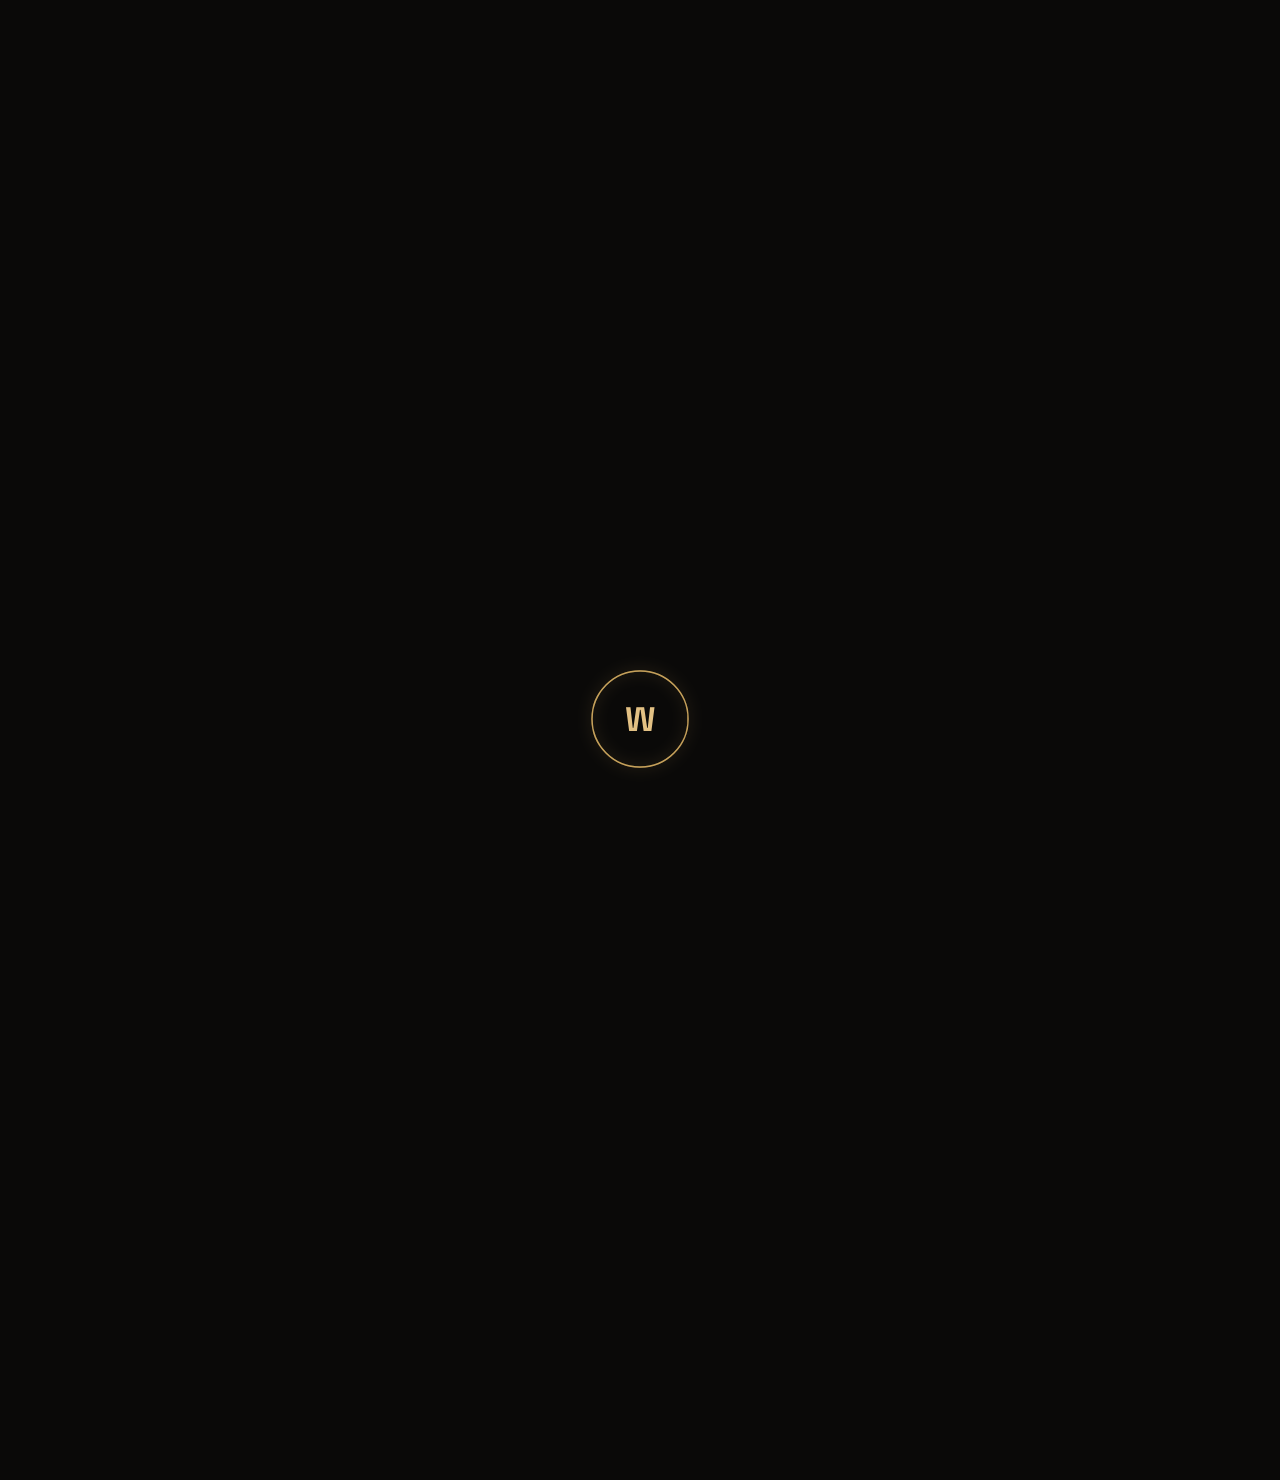
==== catalogo.html @ 1da62429 "Add files via upload" ====
<!DOCTYPE html>
<html lang="es">
<head>
<meta charset="UTF-8">
<meta name="viewport" content="width=device-width, initial-scale=1.0">
<title>Catálogo — IMPERIOWATCH</title>
<link rel="preconnect" href="https://fonts.googleapis.com">
<link rel="preconnect" href="https://fonts.gstatic.com" crossorigin>
<meta name="description" content="Descubre el catálogo completo de IMPERIOWATCH: relojes, carteras y cinturones. Filtra por categoría y encuentra tu complemento ideal.">
<meta name="theme-color" content="#0a0908">
<link rel="icon" type="image/jpeg" href="assets/logo.jpeg">
<meta property="og:type" content="website">
<meta property="og:title" content="Catálogo — IMPERIOWATCH">
<meta property="og:description" content="Descubre el catálogo completo de IMPERIOWATCH: relojes, carteras y cinturones. Filtra por categoría y encuentra tu complemento ideal.">
<meta property="og:image" content="assets/logo.jpeg">
<meta property="og:locale" content="es_ES">
<link href="https://fonts.googleapis.com/css2?family=Space+Grotesk:wght@400;500;600;700&family=Inter:wght@300;400;500;600;700&display=swap" rel="stylesheet">
<link rel="stylesheet" href="css/style.css">
</head>
<body>

<div id="preloader">
  <div class="logo-intro">
    <div class="ring-wrap">
      <svg viewBox="0 0 100 100"><circle class="ring-bg" cx="50" cy="50" r="46.2"/><circle class="ring-draw" cx="50" cy="50" r="46.2"/></svg>
      <span class="mono">W</span>
    </div>
    <div class="word"><span style="animation-delay:1.00s">I</span><span style="animation-delay:1.03s">M</span><span style="animation-delay:1.07s">P</span><span style="animation-delay:1.10s">E</span><span style="animation-delay:1.14s">R</span><span style="animation-delay:1.17s">I</span><span style="animation-delay:1.21s">O</span><span class="sp"></span><span style="animation-delay:1.24s">W</span><span style="animation-delay:1.28s">A</span><span style="animation-delay:1.31s">T</span><span style="animation-delay:1.35s">C</span><span style="animation-delay:1.38s">H</span></div>
  </div>
  <img class="pl-mark" src="assets/logo.jpeg" alt="">
</div>
<div class="ambient-bg"></div>

<header class="site">
  <div class="nav-wrap">
    <a class="brand" href="index.html"><img src="assets/logo.jpeg" alt="IMPERIOWATCH">IMPERIOWATCH</a>
    <button class="nav-toggle" aria-label="Abrir menú" aria-expanded="false"><span class="bar"></span><span class="bar"></span><span class="bar"></span></button>
    <nav class="main-links">
      <a href="index.html">Inicio</a>
      <a href="catalogo.html" class="active">Catálogo</a>
      <a href="sobre-nosotros.html">Sobre nosotros</a>
      <a href="envios-devoluciones.html">Envíos y devoluciones</a>
      <a href="contacto.html">Contacto</a>
    </nav>
  </div>
</header>
<div class="ticker" aria-hidden="true">
  <div class="ticker-track">
    <span>ENVÍO 24-48H</span><span class="sep">◆</span><span>DEVOLUCIONES 14 DÍAS</span><span class="sep">◆</span><span>PIEZAS REVISADAS A MANO</span><span class="sep">◆</span><span>ENVÍO DESDE ESPAÑA</span><span class="sep">◆</span><span>ENVÍO 24-48H</span><span class="sep">◆</span><span>DEVOLUCIONES 14 DÍAS</span><span class="sep">◆</span><span>PIEZAS REVISADAS A MANO</span><span class="sep">◆</span><span>ENVÍO DESDE ESPAÑA</span><span class="sep">◆</span>
  </div>
</div>

<section class="page-head">
  <span class="eyebrow"><span class="dot"></span>CATÁLOGO</span>
  <h1>Toda la <em>colección</em>, en un solo lugar.</h1>
  <p>Filtra por categoría y encuentra tu próximo complemento favorito.</p>
</section>

<div class="container">
  <div class="filters" id="filtros"></div>
  <div class="grid" id="grid-productos"></div>
</div>

<footer class="site">
  <div class="f-logo">IMPERIOWATCH</div>
  <div class="f-links">
    <a href="index.html">Inicio</a>
    <a href="catalogo.html">Catálogo</a>
    <a href="sobre-nosotros.html">Sobre nosotros</a>
    <a href="envios-devoluciones.html">Envíos y devoluciones</a>
    <a href="contacto.html">Contacto</a>
    <a href="https://www.instagram.com/imperiowatchesp?igsi=MTRuZHB0anQzMjlsMQ==" target="_blank" rel="noopener">Instagram</a>
  </div>
  <div class="copyright">© 2026 IMPERIOWATCH — Córdoba, España</div>
</footer>

<script src="js/productos.js"></script>
<script src="js/site.js"></script>
</body>
</html>
---- css/style.css ----
:root{
  --void:#0a0908;
  --charcoal:#141210;
  --charcoal-2:#1b1815;
  --hairline:rgba(198,161,91,0.18);
  --bone:#ece5d6;
  --bone-dim:#a89f8c;
  --gold:#c6a15b;
  --gold-bright:#e3c184;
  --bronze:#7c5f31;
}

*{margin:0;padding:0;box-sizing:border-box;}

html{scrollbar-color:var(--bronze) var(--void); scrollbar-width:thin;}

body{
  background:var(--void);
  color:var(--bone);
  font-family:'Inter',sans-serif;
  font-weight:300;
  min-height:100vh;
}

::selection{background:var(--gold);color:var(--void);}
a{color:inherit;text-decoration:none;}
img{max-width:100%;display:block;}

::-webkit-scrollbar{width:9px;}
::-webkit-scrollbar-track{background:var(--void);}
::-webkit-scrollbar-thumb{background:var(--bronze);}
::-webkit-scrollbar-thumb:hover{background:var(--gold);}

h1,h2,h3{font-family:'Space Grotesk',sans-serif;font-weight:600;color:var(--bone);letter-spacing:-0.02em;}
h1 em, h2 em{font-style:normal;color:var(--gold-bright);}

/* ---------- HEADER ---------- */
header.site{
  position:sticky;
  top:0;
  z-index:50;
  background:rgba(10,9,8,0.92);
  backdrop-filter:blur(8px);
  border-bottom:1px solid var(--hairline);
}
.nav-wrap{
  max-width:1200px;
  margin:0 auto;
  display:flex;
  align-items:center;
  justify-content:space-between;
  padding:14px 24px;
  gap:24px;
}
.brand{
  display:flex;
  align-items:center;
  gap:12px;
  font-family:'Space Grotesk',sans-serif;
  font-weight:700;
  font-size:19px;
  letter-spacing:-0.01em;
  color:var(--bone);
}
.brand img{width:36px;height:36px;border-radius:8px;}
nav.main-links{
  display:flex;
  gap:28px;
}
nav.main-links a{
  font-size:14px;
  font-weight:500;
  color:var(--bone-dim);
  padding-bottom:3px;
  border-bottom:1px solid transparent;
  transition:color .25s, border-color .25s;
}
nav.main-links a:hover,
nav.main-links a.active{
  color:var(--gold-bright);
  border-color:var(--gold);
}
.nav-toggle{
  display:none;
  background:none;
  border:1px solid var(--hairline);
  border-radius:9px;
  width:40px;
  height:40px;
  padding:0;
  cursor:pointer;
  flex-direction:column;
  align-items:center;
  justify-content:center;
  gap:5px;
  transition:border-color .25s ease;
}
.nav-toggle:hover{border-color:var(--gold);}
.nav-toggle .bar{
  width:17px;
  height:1.5px;
  background:var(--gold);
  transition:transform .3s cubic-bezier(.2,.8,.3,1), opacity .2s ease;
}
.nav-toggle.open .bar:nth-child(1){transform:translateY(6.5px) rotate(45deg);}
.nav-toggle.open .bar:nth-child(2){opacity:0;}
.nav-toggle.open .bar:nth-child(3){transform:translateY(-6.5px) rotate(-45deg);}
@media (max-width:820px){
  nav.main-links{
    position:absolute;
    top:100%;left:0;right:0;
    background:var(--charcoal);
    flex-direction:column;
    padding:18px 24px;
    gap:16px;
    border-bottom:1px solid var(--hairline);
    display:none;
  }
  nav.main-links.open{display:flex;}
  .nav-toggle{display:flex;}
}

/* ---------- HERO / PAGE HEAD ---------- */
.page-head{
  max-width:1200px;
  margin:0 auto;
  padding:64px 24px 32px;
  text-align:center;
}
.page-head .eyebrow{
  display:inline-flex;
  align-items:center;
  gap:10px;
  font-size:13px;
  font-weight:500;
  letter-spacing:0.02em;
  color:var(--gold);
  margin-bottom:18px;
}
.eyebrow .dot{width:6px;height:6px;border-radius:50%;background:var(--gold);}
.page-head h1{font-size:clamp(34px,5.2vw,58px);line-height:1.08;font-weight:700;}
.page-head p{
  max-width:560px;
  margin:18px auto 0;
  color:var(--bone-dim);
  font-size:15px;
  line-height:1.8;
}

.divider{
  display:flex;
  align-items:center;
  gap:16px;
  margin:36px auto;
  max-width:200px;
}
.divider .l,.divider .r{flex:1;height:1px;}
.divider .l{background:linear-gradient(to left, var(--gold), transparent);}
.divider .r{background:linear-gradient(to right, var(--gold), transparent);}
.divider .glyph{color:var(--gold);font-size:11px;}

/* ---------- CONTAINER ---------- */
.container{max-width:1200px;margin:0 auto;padding:0 24px;}

/* ---------- SECTION HEAD ---------- */
.section-head{
  display:flex;
  align-items:baseline;
  justify-content:space-between;
  gap:16px;
  margin-bottom:26px;
}
.section-head h2{font-size:26px;}
.section-head .see-all{
  font-size:13px;
  font-weight:500;
  color:var(--gold);
  border-bottom:1px solid transparent;
  transition:border-color .25s ease, color .25s ease;
  white-space:nowrap;
}
.section-head .see-all:hover{border-color:var(--gold);color:var(--gold-bright);}
@media (max-width:480px){
  .section-head{flex-direction:column;align-items:flex-start;gap:6px;}
}

/* ---------- FILTER BAR ---------- */
.filters{
  display:flex;
  flex-wrap:wrap;
  gap:10px;
  justify-content:center;
  margin-bottom:44px;
}
.filters button{
  background:transparent;
  border:1px solid var(--hairline);
  color:var(--bone-dim);
  padding:9px 20px;
  border-radius:999px;
  font-size:13px;
  font-family:'Inter',sans-serif;
  font-weight:500;
  cursor:pointer;
  transition:all .25s ease;
}
.filters button:hover{border-color:var(--gold);color:var(--gold-bright);}
.filters button.active{background:var(--gold);border-color:var(--gold);color:var(--void);}

/* ---------- PRODUCT GRID ---------- */
.grid{
  display:grid;
  grid-template-columns:repeat(auto-fill,minmax(240px,1fr));
  gap:28px;
  padding-bottom:80px;
}
.card{
  position:relative;
  background:var(--charcoal);
  border:1px solid var(--hairline);
  border-radius:14px;
  overflow:hidden;
  transition:translate .3s ease, border-color .3s ease;
  display:flex;
  flex-direction:column;
}
.card:hover{translate:0 -4px;border-color:var(--gold);}
.card .thumb{
  width:100%;
  aspect-ratio:1/1;
  background:var(--charcoal-2);
  display:flex;
  align-items:center;
  justify-content:center;
  overflow:hidden;
}
.card .thumb img{width:100%;height:100%;object-fit:cover;}
.card .info{padding:16px 18px 20px;display:flex;flex-direction:column;gap:6px;flex:1;}
.card .cat{font-size:10.5px;letter-spacing:0.1em;color:var(--gold);text-transform:uppercase;}
.card h3{font-size:18px;font-weight:600;font-family:'Space Grotesk',sans-serif;}
.card .price{margin-top:auto;padding-top:10px;font-size:15px;color:var(--gold-bright);font-family:'Inter',sans-serif;font-weight:500;}

/* ---------- BUTTONS ---------- */
.btn{
  display:inline-block;
  background:var(--gold);
  color:var(--void);
  border:none;
  border-radius:10px;
  padding:15px 30px;
  font-size:14px;
  font-family:'Inter',sans-serif;
  font-weight:600;
  cursor:pointer;
  transition:background .3s ease;
}
.btn:hover{background:var(--gold-bright);}
.btn.outline{
  background:transparent;
  border:1px solid var(--gold);
  color:var(--gold-bright);
}
.btn.outline:hover{background:var(--gold);color:var(--void);}

/* ---------- PRODUCT DETAIL ---------- */
.product-view{
  display:grid;
  grid-template-columns:1fr 1fr;
  gap:56px;
  max-width:1100px;
  margin:0 auto;
  padding:40px 24px 90px;
}
.product-view .gallery-main{
  position:relative;
  aspect-ratio:1/1;
  background:var(--charcoal);
  border:1px solid var(--hairline);
  border-radius:16px;
  overflow:hidden;
}
.product-view .gallery-main img{width:100%;height:100%;object-fit:cover;}
.product-view .details .crumb{display:inline-block;font-size:12px;color:var(--bone-dim);margin-bottom:14px;transition:color .25s;}
.product-view .details .crumb:hover{color:var(--gold-bright);}
.product-view .details .cat{font-size:11px;letter-spacing:0.16em;color:var(--gold);text-transform:uppercase;}
.product-view .details h1{font-size:36px;margin-top:10px;font-weight:700;}
.product-view .details .price{font-size:24px;color:var(--gold-bright);margin:18px 0;font-family:'Inter',sans-serif;}
.product-view .details p.desc{color:var(--bone-dim);line-height:1.85;font-size:14.5px;margin-bottom:28px;}
.opt-row{margin-bottom:22px;}
.opt-row label{display:block;font-size:11px;letter-spacing:0.12em;color:var(--bone-dim);text-transform:uppercase;margin-bottom:10px;}
.opt-pills{display:flex;gap:10px;flex-wrap:wrap;}
.opt-pills span{
  border:1px solid var(--hairline);
  border-radius:8px;
  padding:8px 16px;
  font-size:13px;
  font-family:'Inter',sans-serif;
  cursor:pointer;
  transition:all .2s ease;
}
.opt-pills span:hover, .opt-pills span.sel{border-color:var(--gold);color:var(--gold-bright);}
@media (max-width:760px){
  .product-view{grid-template-columns:1fr;gap:32px;}
}

/* ---------- CONTENT PAGES (sobre-nosotros / envios) ---------- */
.content-page{
  max-width:760px;
  margin:0 auto;
  padding:10px 24px 90px;
}
.content-page h2{font-size:24px;margin:38px 0 14px;}
.content-page p{color:var(--bone-dim);line-height:1.9;font-size:15px;margin-bottom:14px;}
.content-page ul{color:var(--bone-dim);line-height:1.9;font-size:15px;padding-left:20px;margin-bottom:14px;}

.info-cards{
  display:grid;
  grid-template-columns:repeat(3,1fr);
  gap:24px;
  margin:40px 0;
}
.info-cards .box{
  border:1px solid var(--hairline);
  border-radius:14px;
  padding:26px 22px;
  text-align:center;
}
.info-cards .box h3{font-size:17px;margin-bottom:8px;font-family:'Space Grotesk',sans-serif;}
.info-cards .box p{font-size:13px;color:var(--bone-dim);line-height:1.7;margin:0;}
@media (max-width:700px){.info-cards{grid-template-columns:1fr;}}

/* ---------- CONTACT ---------- */
.contact-wrap{
  max-width:640px;
  margin:0 auto;
  padding:10px 24px 90px;
}
.contact-wrap form{display:flex;flex-direction:column;gap:16px;}
.contact-wrap input, .contact-wrap textarea{
  background:var(--charcoal);
  border:1px solid var(--hairline);
  border-radius:10px;
  color:var(--bone);
  padding:14px 16px;
  font-family:'Inter',sans-serif;
  font-size:14px;
  outline:none;
  resize:vertical;
}
.contact-wrap input:focus, .contact-wrap textarea:focus{border-color:var(--gold);}
.contact-wrap input::placeholder, .contact-wrap textarea::placeholder{color:var(--bone-dim);}
.contact-links{
  display:flex;
  gap:22px;
  margin-top:34px;
  justify-content:center;
  flex-wrap:wrap;
}
.contact-links a{
  font-size:13px;
  font-weight:500;
  color:var(--bone-dim);
  border:1px solid var(--hairline);
  border-radius:999px;
  padding:10px 22px;
  transition:all .25s ease;
}
.contact-links a:hover{border-color:var(--gold);color:var(--gold-bright);}

/* ---------- TICKER (franja de confianza) ---------- */
.ticker{
  overflow:hidden;
  background:var(--charcoal);
  border-bottom:1px solid var(--hairline);
  white-space:nowrap;
}
.ticker-track{
  display:inline-flex;
  align-items:center;
  gap:16px;
  padding:8px 0;
  width:max-content;
  animation:tickerScroll 26s linear infinite;
  will-change:transform;
}
.ticker-track span{
  font-size:10.5px;
  font-weight:500;
  letter-spacing:0.12em;
  color:var(--bone-dim);
  flex-shrink:0;
}
.ticker-track span.sep{
  color:var(--gold);
  font-size:8px;
}
@keyframes tickerScroll{to{transform:translateX(-50%);}}
@media (prefers-reduced-motion: reduce){
  .ticker-track{animation:none;}
}

/* ---------- FOOTER ---------- */
footer.site{
  border-top:1px solid var(--hairline);
  padding:50px 24px 28px;
  text-align:center;
}
footer.site .f-logo{
  font-family:'Space Grotesk',sans-serif;
  font-weight:700;
  font-size:19px;
  color:var(--bone);
  letter-spacing:-0.01em;
  margin-bottom:18px;
}
footer.site .f-links{
  display:flex;
  gap:22px;
  justify-content:center;
  flex-wrap:wrap;
  margin-bottom:22px;
}
footer.site .f-links a{
  font-size:11.5px;
  letter-spacing:0.08em;
  color:var(--bone-dim);
  transition:color .25s;
}
footer.site .f-links a:hover{color:var(--gold-bright);}
footer.site .copyright{font-size:10.5px;letter-spacing:0.06em;color:var(--bone-dim);opacity:0.6;}

@media (prefers-reduced-motion: reduce){
  *{animation-duration:0.01ms !important; transition-duration:0.01ms !important;}
}
a:focus-visible,button:focus-visible,input:focus-visible,textarea:focus-visible{
  outline:1.5px solid var(--gold);
  outline-offset:3px;
}

/* ================================================
   PREMIUM MOTION LAYER
   ================================================ */

html{scroll-behavior:smooth;}

/* ---- Preloader ---- */
#preloader{
  position:fixed;
  inset:0;
  z-index:999;
  background:var(--void);
  display:flex;
  align-items:center;
  justify-content:center;
  transition:opacity .7s ease, visibility .7s ease;
}
#preloader.hide{opacity:0;visibility:hidden;pointer-events:none;}
#preloader .pl-mark{
  width:64px;height:64px;
  border-radius:50%;
  opacity:0;
  animation:plIn .9s cubic-bezier(.16,.9,.22,1) forwards, plPulse 1.6s ease-in-out .9s infinite;
}
@keyframes plIn{to{opacity:1;transform:scale(1);}}
@keyframes plPulse{
  0%,100%{filter:drop-shadow(0 0 6px rgba(198,161,91,0.25));}
  50%{filter:drop-shadow(0 0 22px rgba(198,161,91,0.55));}
}

/* ---- Ambient background glow (site-wide, subtle, GPU cheap) ---- */
.ambient-bg{
  position:fixed;
  inset:0;
  z-index:0;
  pointer-events:none;
  background:
    radial-gradient(ellipse 55% 40% at 50% 0%, rgba(198,161,91,0.10), transparent 60%),
    radial-gradient(ellipse 45% 35% at 90% 100%, rgba(198,161,91,0.05), transparent 60%);
  animation:ambientBreathe 10s ease-in-out infinite;
}
@keyframes ambientBreathe{0%,100%{opacity:0.6;}50%{opacity:1;}}
body > *:not(.ambient-bg):not(#preloader){position:relative;z-index:1;}

/* ---- Scroll reveal ---- */
.reveal{
  opacity:0;
  transform:translateY(28px);
  transition:opacity .9s cubic-bezier(.16,.8,.24,1), transform .9s cubic-bezier(.16,.8,.24,1);
}
.reveal.in{opacity:1;transform:translateY(0);}
.reveal-stagger > *{
  opacity:0;
  transform:translateY(24px);
  transition:opacity .7s ease, transform .7s ease;
}
.reveal-stagger.in > *{opacity:1;transform:translateY(0);}

/* ---- Hero entrance (page-head) ---- */
.page-head .eyebrow{opacity:0;animation:fadeUpMotion .8s ease .1s forwards;}
.page-head h1{opacity:0;animation:fadeUpMotion .9s ease .28s forwards;}
.page-head p{opacity:0;animation:fadeUpMotion .9s ease .46s forwards;}
.page-head .divider{opacity:0;animation:fadeUpMotion .9s ease .62s forwards;}
.page-head .btn{opacity:0;animation:fadeUpMotion .9s ease .76s forwards;}
@keyframes fadeUpMotion{from{opacity:0;transform:translateY(18px);}to{opacity:1;transform:translateY(0);}}

.brand img{transition:transform .6s cubic-bezier(.16,.8,.3,1);}
.brand:hover img{transform:rotate(8deg) scale(1.06);}

/* ---- Magnetic / shine buttons ---- */
.btn{
  position:relative;
  overflow:hidden;
  transition:background .3s ease, transform .35s cubic-bezier(.2,.8,.3,1), box-shadow .35s ease;
}
.btn::before{
  content:'';
  position:absolute;
  top:0;left:-120%;
  width:60%;height:100%;
  background:linear-gradient(115deg, transparent, rgba(255,255,255,0.55), transparent);
  transform:skewX(-18deg);
  transition:left .65s ease;
}
.btn:hover::before{left:130%;}
.btn:hover{transform:translateY(-3px);box-shadow:0 12px 28px -8px rgba(198,161,91,0.45);}
.btn.outline:hover{box-shadow:0 12px 28px -10px rgba(198,161,91,0.3);}
.btn:active{transform:translateY(0);box-shadow:0 3px 10px -4px rgba(198,161,91,0.4);transition:transform .08s ease, box-shadow .08s ease;}

/* ---- Nav underline sweep ---- */
nav.main-links a{position:relative;}
nav.main-links a::after{
  content:'';
  position:absolute;
  left:0;bottom:-2px;
  width:0;height:1px;
  background:var(--gold);
  transition:width .35s cubic-bezier(.2,.8,.3,1);
}
nav.main-links a:hover::after,
nav.main-links a.active::after{width:100%;}

/* ---- Card lift + image zoom ---- */
.card{
  transition:translate .5s cubic-bezier(.16,.8,.24,1), transform .5s cubic-bezier(.16,.8,.24,1), border-color .4s ease, box-shadow .5s ease;
  opacity:0;
  translate:0 20px;
  animation:cardIn .6s cubic-bezier(.16,.8,.24,1) forwards;
}
@keyframes cardIn{to{opacity:1;translate:0 0;}}
.grid .card:nth-child(1){animation-delay:.05s;}
.grid .card:nth-child(2){animation-delay:.1s;}
.grid .card:nth-child(3){animation-delay:.15s;}
.grid .card:nth-child(4){animation-delay:.2s;}
.grid .card:nth-child(5){animation-delay:.25s;}
.grid .card:nth-child(6){animation-delay:.3s;}
.grid .card:nth-child(n+7){animation-delay:.35s;}
.card:hover{
  translate:0 -8px;
  border-color:var(--gold);
  box-shadow:0 24px 48px -20px rgba(0,0,0,0.6), 0 0 0 1px rgba(198,161,91,0.15);
}
.card .thumb{overflow:hidden;}
.card .thumb img{transition:transform .7s cubic-bezier(.16,.8,.24,1), filter .5s ease;}
.card:hover .thumb img{transform:scale(1.08);filter:brightness(1.05);}
.card h3 a{transition:color .3s ease;}
.card:hover h3 a{color:var(--gold-bright);}

/* ---- Filter buttons ---- */
.filters button{transition:all .3s cubic-bezier(.2,.8,.3,1), transform .2s ease;}
.filters button:active{transform:scale(0.94);}
.filters button.active{box-shadow:0 6px 18px -6px rgba(198,161,91,0.5);}

/* ---- Product detail entrance ---- */
.product-view .gallery-main{
  opacity:0;scale:0.96;
  animation:zoomIn .8s cubic-bezier(.16,.8,.24,1) forwards;
}
.product-view .gallery-main img{transition:transform .8s cubic-bezier(.16,.8,.24,1);}
.product-view .gallery-main:hover img{transform:scale(1.06);}
.product-view .details > *{opacity:0;transform:translateY(16px);animation:fadeUpMotion .7s ease forwards;}
.product-view .details .cat{animation-delay:.15s;}
.product-view .details h1{animation-delay:.25s;}
.product-view .details .price{animation-delay:.35s;}
.product-view .details .desc{animation-delay:.45s;}
.product-view .details .opt-row{animation-delay:.55s;}
.product-view .details .btn{animation-delay:.65s;}
@keyframes zoomIn{from{opacity:0;scale:0.96;}to{opacity:1;scale:1;}}

.opt-pills span{transition:all .25s cubic-bezier(.2,.8,.3,1);}
.opt-pills span:hover{transform:translateY(-2px);}

/* ---- Info card hover ---- */
.info-cards .box{position:relative;transition:translate .45s cubic-bezier(.16,.8,.24,1), border-color .35s ease, background .35s ease;}
.info-cards .box:hover{translate:0 -6px;border-color:var(--gold);background:var(--charcoal);}
.info-cards .box .icon{transition:transform .5s cubic-bezier(.34,1.4,.64,1);}
.info-cards .box:hover .icon{transform:scale(1.2) rotate(10deg);}

/* ---- Footer link hover ---- */
footer.site .f-links a{position:relative;}
footer.site .f-links a::after{
  content:'';position:absolute;left:0;bottom:-3px;width:0;height:1px;background:var(--gold-bright);
  transition:width .3s ease;
}
footer.site .f-links a:hover::after{width:100%;}

@media (prefers-reduced-motion: reduce){
  html{scroll-behavior:auto;}
  #preloader{display:none;}
  .reveal, .reveal-stagger > *, .page-head *, .product-view *{opacity:1 !important;transform:none !important;animation:none !important;}
}

/* ================================================
   LOGO INTRO (animated brand mark, first visit)
   ================================================ */
#preloader.full-intro .pl-mark{display:none;}
.logo-intro{
  display:flex;
  flex-direction:column;
  align-items:center;
  gap:22px;
}
.logo-intro .ring-wrap{
  position:relative;
  width:104px;
  height:104px;
  display:flex;
  align-items:center;
  justify-content:center;
}
.logo-intro svg{position:absolute;inset:0;width:100%;height:100%;overflow:visible;}
.logo-intro .ring-bg{
  fill:none;
  stroke:var(--hairline);
  stroke-width:1.5;
}
.logo-intro .ring-draw{
  fill:none;
  stroke:var(--gold);
  stroke-width:1.5;
  stroke-linecap:round;
  stroke-dasharray:290;
  stroke-dashoffset:290;
  transform-origin:50% 50%;
  transform:rotate(-90deg);
  animation:ringDraw 1.3s cubic-bezier(.4,0,.2,1) .15s forwards;
  filter:drop-shadow(0 0 6px rgba(198,161,91,0.5));
}
@keyframes ringDraw{to{stroke-dashoffset:0;}}
.logo-intro .mono{
  font-family:'Space Grotesk',sans-serif;
  font-weight:700;
  font-size:34px;
  color:var(--gold-bright);
  opacity:0;
  letter-spacing:-0.02em;
  animation:monoIn .7s cubic-bezier(.16,.8,.24,1) .9s forwards;
}
@keyframes monoIn{from{opacity:0;transform:scale(.6);}to{opacity:1;transform:scale(1);}}
.logo-intro .word{
  display:flex;
  font-family:'Space Grotesk',sans-serif;
  font-weight:600;
  font-size:15px;
  letter-spacing:0.28em;
  color:var(--bone);
}
.logo-intro .word span{
  opacity:0;
  transform:translateY(10px);
  animation:letterIn .5s ease forwards;
}
.logo-intro .word span.sp{letter-spacing:0.28em;width:8px;}
#preloader.hide .logo-intro{transition:opacity .4s ease;opacity:0;}

/* ---- Quick preloader (returning navigation within session) ---- */
#preloader.quick .logo-intro{display:none;}
#preloader.quick .pl-mark{display:block;}

/* ---- Preloader silencioso en navegación interna (sin parpadeo de logo) ---- */
#preloader.skip{transition:opacity .18s ease, visibility .18s ease;}
#preloader.skip .logo-intro,
#preloader.skip .pl-mark{display:none;}

/* ---- Cross-page fade transition ---- */
body.page-leaving{
  animation:pageLeave .32s ease forwards;
}
@keyframes pageLeave{to{opacity:0;transform:translateY(-6px);}}
body{animation:pageEnter .45s cubic-bezier(.16,.8,.24,1) both;}
@keyframes pageEnter{from{opacity:0;transform:translateY(10px) scale(.99);}to{opacity:1;transform:translateY(0) scale(1);}}

@media (prefers-reduced-motion: reduce){
  .logo-intro *{animation:none !important;opacity:1 !important;transform:none !important;}
  body{animation:none !important;}
}

/* ================================================
   CAPA 3D — medallón giratorio + tilt interactivo
   ================================================ */

/* ---- Medallón 3D del hero (momento destacado, único) ---- */
.coin-stage{
  width:130px;
  height:130px;
  margin:0 auto 20px;
  perspective:1000px;
}
.coin3d{
  position:relative;
  width:100%;
  height:100%;
  transform-style:preserve-3d;
  animation:coinSpin 11s linear infinite, coinBob 4.5s ease-in-out infinite;
}
.coin-face{
  position:absolute;
  inset:0;
  border-radius:50%;
  display:flex;
  align-items:center;
  justify-content:center;
  backface-visibility:hidden;
  border:1px solid rgba(198,161,91,0.5);
  box-shadow:0 26px 46px -18px rgba(0,0,0,0.75), inset 0 0 22px rgba(0,0,0,0.4);
}
.coin-front{background:radial-gradient(circle at 34% 30%, var(--gold-bright), var(--gold) 55%, var(--bronze) 100%);}
.coin-front img{
  width:60%;
  height:60%;
  object-fit:cover;
  border-radius:50%;
  box-shadow:inset 0 0 0 2px rgba(10,9,8,0.5), 0 2px 8px rgba(0,0,0,0.4);
}
.coin-back{
  background:radial-gradient(circle at 65% 68%, var(--gold-bright), var(--bronze) 72%);
  transform:rotateY(180deg);
  font-size:30px;
  color:var(--void);
  opacity:0.75;
}
.coin-edge{
  position:absolute;
  inset:7%;
  border-radius:50%;
  transform:translateZ(-5px);
  background:conic-gradient(from 0deg, var(--bronze), var(--gold), var(--gold-bright), var(--gold), var(--bronze), var(--gold), var(--gold-bright), var(--bronze));
  filter:blur(0.4px);
}
@keyframes coinSpin{to{transform:rotateY(360deg);}}
@keyframes coinBob{0%,100%{translate:0 0;}50%{translate:0 -9px;}}
@media (max-width:600px){.coin-stage{width:98px;height:98px;margin-bottom:14px;}}

/* ---- Tilt 3D interactivo (se activa con el puntero via JS) ---- */
[data-tilt]{
  --rx:0deg;
  --ry:0deg;
  --mx:50%;
  --my:50%;
}
.card[data-tilt]{
  transform:perspective(900px) rotateX(var(--rx)) rotateY(var(--ry));
}
.card[data-tilt].tilting{transition:transform .08s linear;}
.card[data-tilt]::after{
  content:'';
  position:absolute;
  inset:0;
  background:radial-gradient(circle at var(--mx) var(--my), rgba(255,255,255,0.14), transparent 45%);
  opacity:0;
  transition:opacity .3s ease;
  pointer-events:none;
  z-index:2;
}
.card[data-tilt].tilting::after{opacity:1;}

.info-cards .box[data-tilt]{
  transform:perspective(800px) rotateX(var(--rx)) rotateY(var(--ry));
}
.info-cards .box[data-tilt].tilting{transition:transform .08s linear;}

.product-view .gallery-main[data-tilt]{
  transform:perspective(1000px) rotateX(var(--rx)) rotateY(var(--ry));
}
.product-view .gallery-main[data-tilt].tilting{transition:transform .08s linear;}
.product-view .gallery-main[data-tilt]::after{
  content:'';
  position:absolute;
  inset:0;
  background:radial-gradient(circle at var(--mx) var(--my), rgba(255,255,255,0.12), transparent 50%);
  opacity:0;
  transition:opacity .3s ease;
  pointer-events:none;
}
.product-view .gallery-main[data-tilt].tilting::after{opacity:1;}

@media (hover:none){
  .coin3d{animation-play-state:running;}
}
@media (prefers-reduced-motion: reduce){
  .coin3d{animation:none;}
  [data-tilt]{transform:none !important;}
}

/* ---- Hero visual polish (home) ---- */
.hero-glow{
  position:absolute;
  left:50%;top:0;
  transform:translateX(-50%);
  width:min(900px,90vw);
  height:420px;
  pointer-events:none;
  z-index:-1;
  background:radial-gradient(ellipse at 50% 0%, rgba(198,161,91,0.16), transparent 70%);
  filter:blur(10px);
}
.page-head{position:relative;}
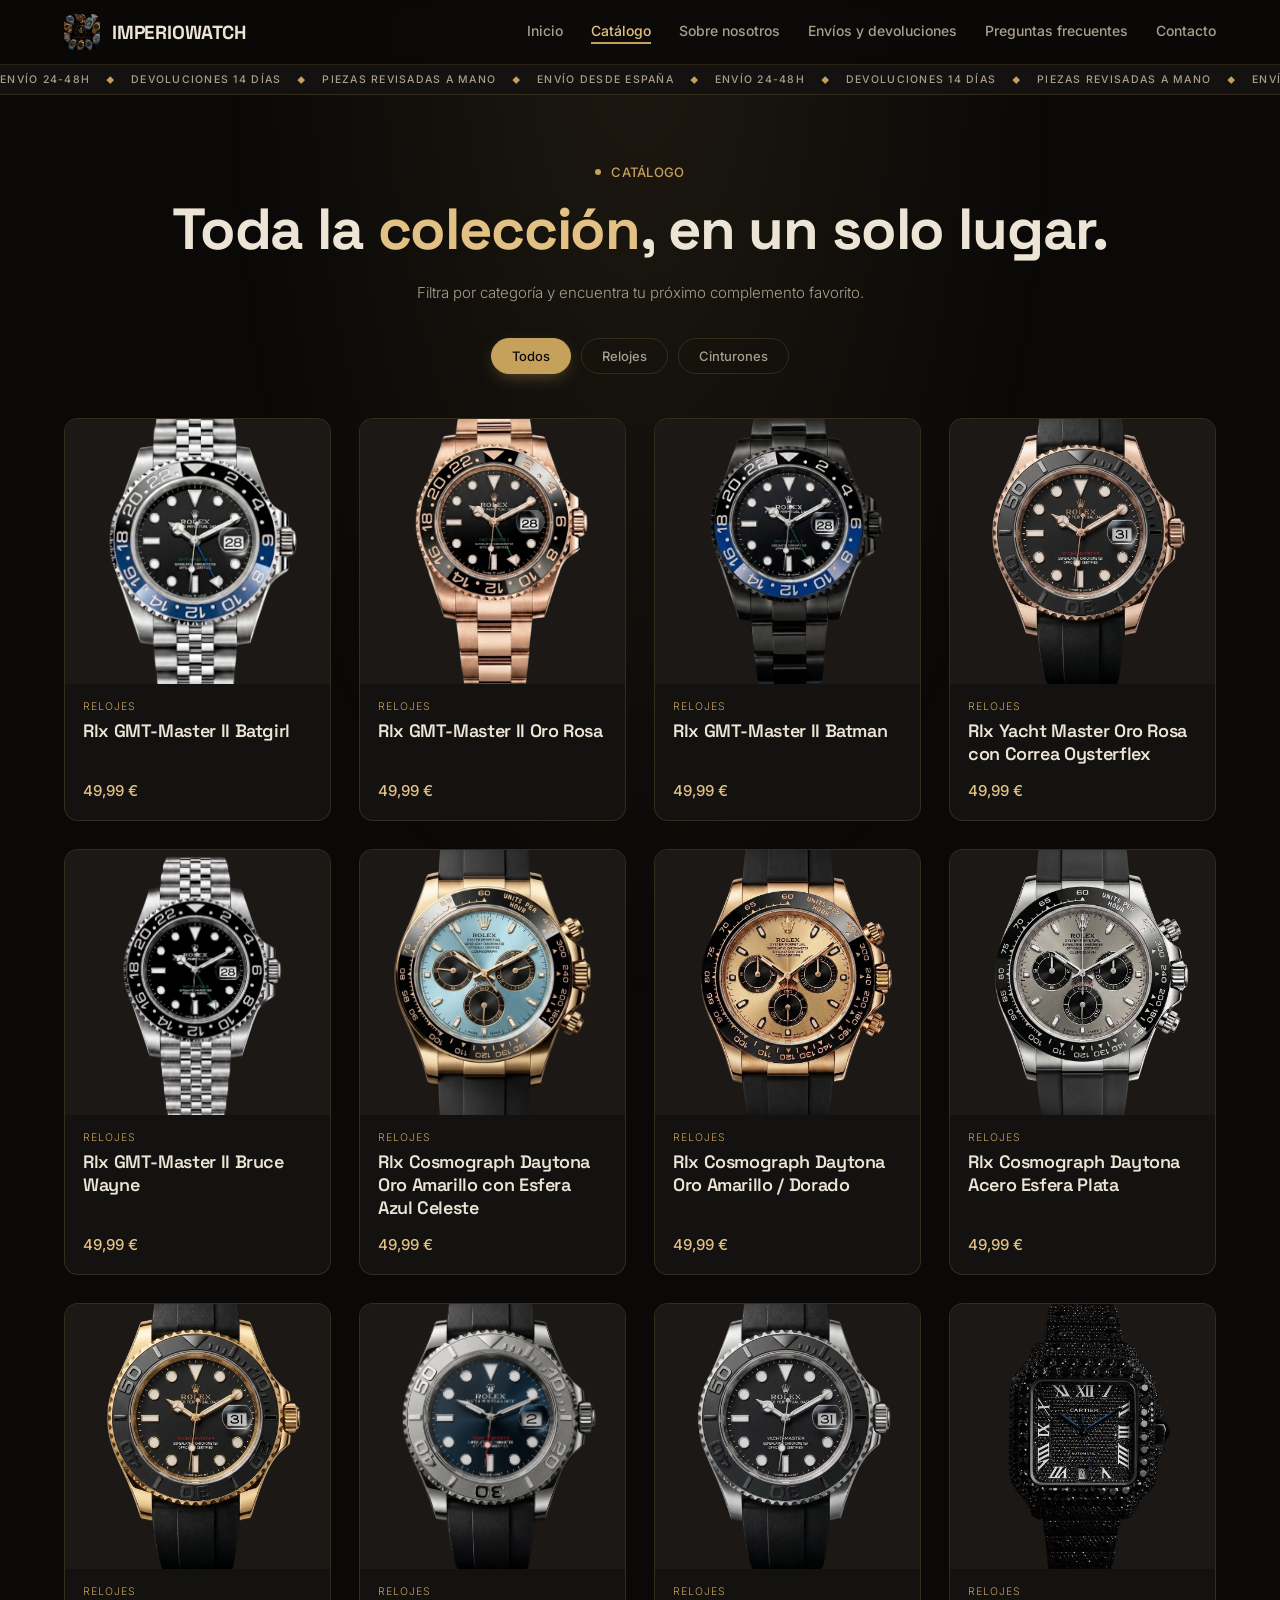
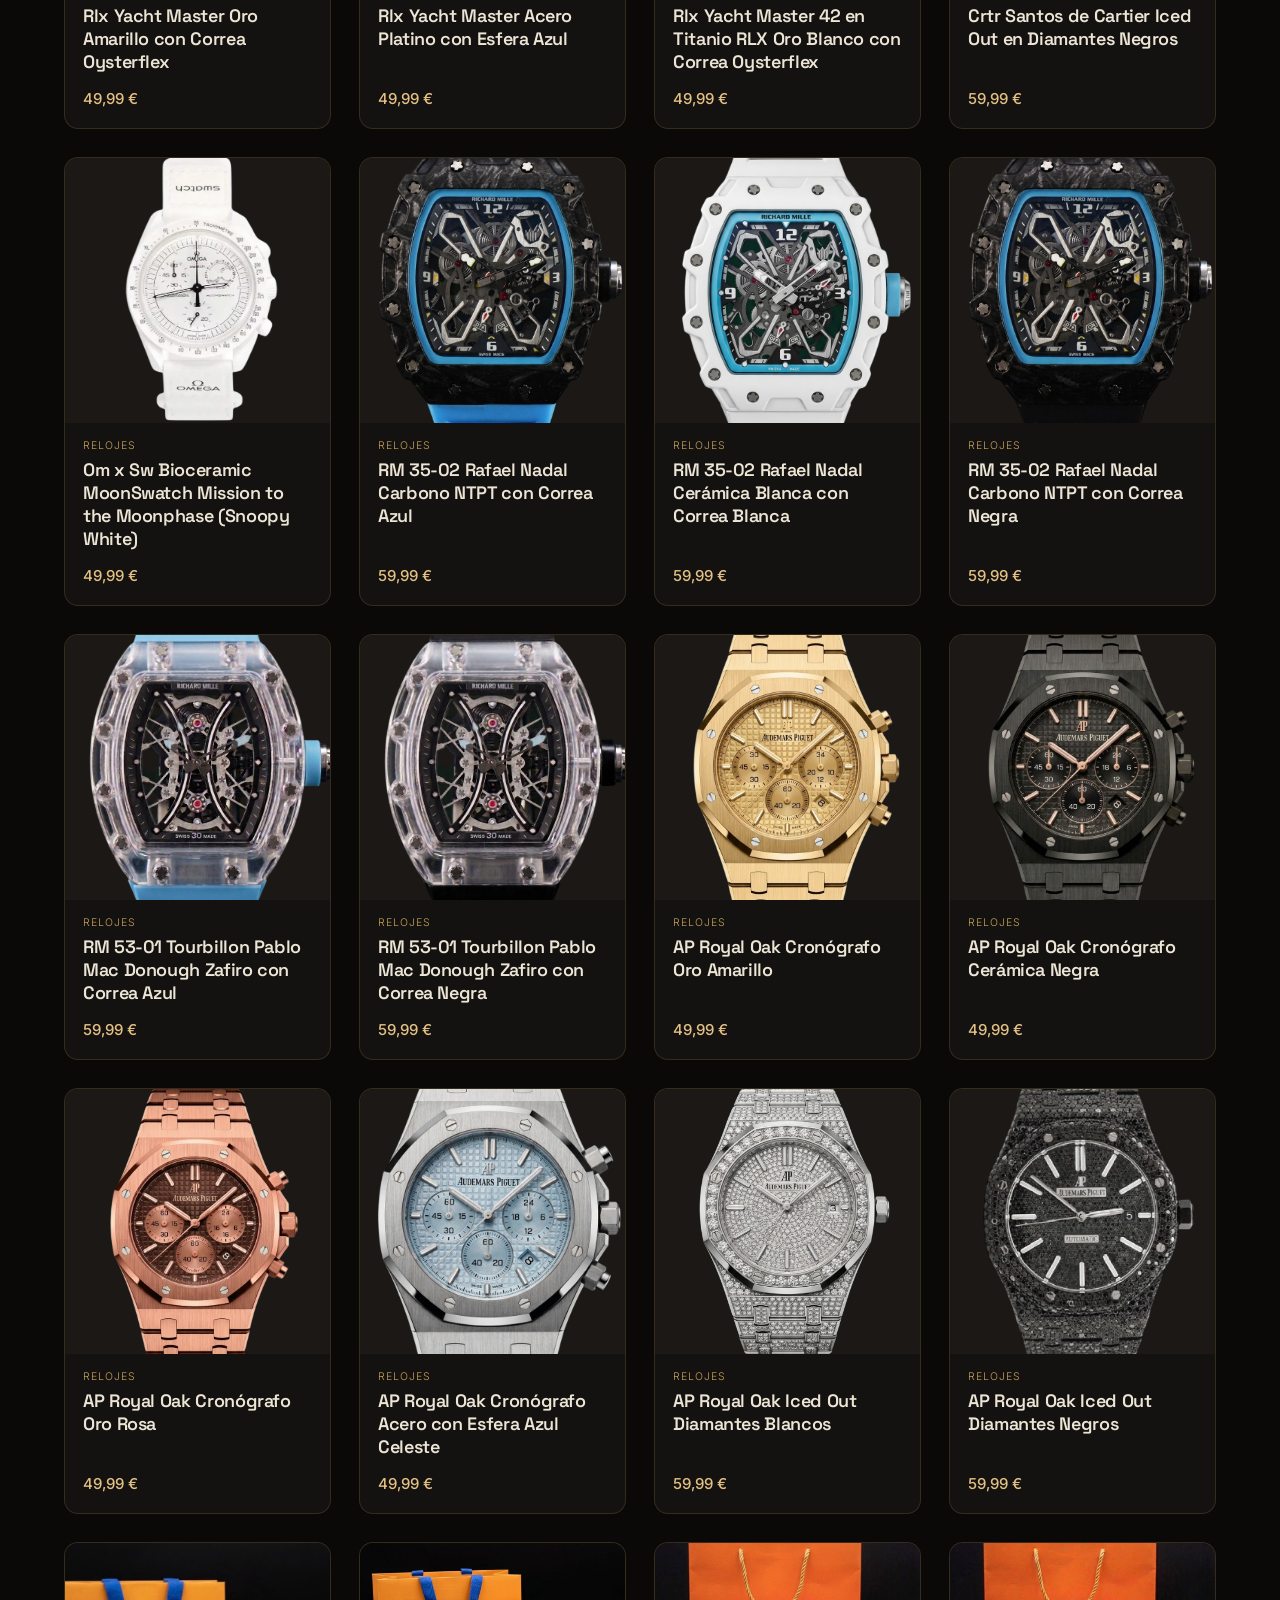
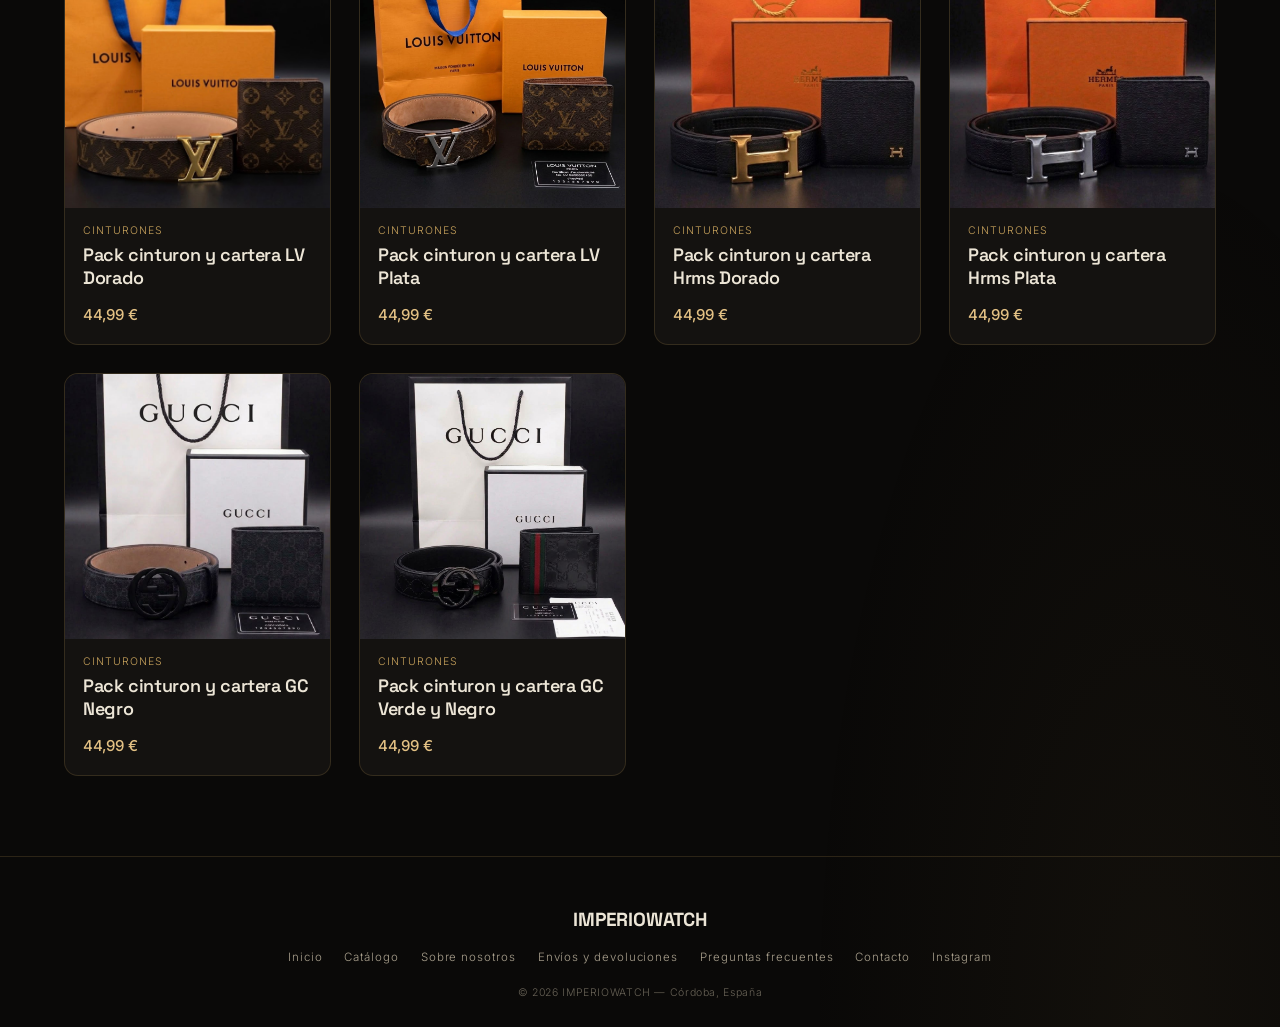
==== commit fbb15830: "Add files via upload" ====
--- a/catalogo.html
+++ b/catalogo.html
@@ -40,6 +40,7 @@
       <a href="catalogo.html" class="active">Catálogo</a>
       <a href="sobre-nosotros.html">Sobre nosotros</a>
       <a href="envios-devoluciones.html">Envíos y devoluciones</a>
+      <a href="preguntas-frecuentes.html">Preguntas frecuentes</a>
       <a href="contacto.html">Contacto</a>
     </nav>
   </div>
@@ -68,6 +69,7 @@
     <a href="catalogo.html">Catálogo</a>
     <a href="sobre-nosotros.html">Sobre nosotros</a>
     <a href="envios-devoluciones.html">Envíos y devoluciones</a>
+      <a href="preguntas-frecuentes.html">Preguntas frecuentes</a>
     <a href="contacto.html">Contacto</a>
     <a href="https://www.instagram.com/imperiowatchesp?igsi=MTRuZHB0anQzMjlsMQ==" target="_blank" rel="noopener">Instagram</a>
   </div>
--- a/css/style.css
+++ b/css/style.css
@@ -479,7 +479,7 @@
   animation:ambientBreathe 10s ease-in-out infinite;
 }
 @keyframes ambientBreathe{0%,100%{opacity:0.6;}50%{opacity:1;}}
-body > *:not(.ambient-bg):not(#preloader){position:relative;z-index:1;}
+body > *:not(.ambient-bg):not(#preloader):not(header.site){position:relative;z-index:1;}
 
 /* ---- Scroll reveal ---- */
 .reveal{
@@ -814,3 +814,47 @@
   filter:blur(10px);
 }
 .page-head{position:relative;}
+
+/* ================= FASE 1 — PEDIDO / INSTAGRAM ================= */
+.purchase-box{margin-top:28px;display:flex;flex-direction:column;gap:11px;max-width:440px;}
+.purchase-note{font-size:11px;letter-spacing:.08em;text-transform:uppercase;color:var(--bone-dim);display:flex;align-items:center;gap:8px;margin-bottom:4px;}
+.purchase-dot{width:7px;height:7px;border-radius:50%;background:var(--gold);box-shadow:0 0 12px rgba(198,161,91,.45);}
+.instagram-btn{display:flex;align-items:center;justify-content:center;gap:12px;background:var(--gold);color:#0b0907;border-color:var(--gold);font-weight:700;}
+.instagram-btn span{font-size:17px;line-height:1;}
+.instagram-btn:hover{color:#0b0907;}
+.order-page{max-width:1180px;margin:0 auto;padding:105px 28px 100px;}
+.order-head{max-width:760px;margin-bottom:46px;}
+.order-head h1{font-size:clamp(40px,6vw,72px);line-height:1;margin:14px 0 18px;}
+.order-head p{color:var(--bone-dim);font-size:15px;line-height:1.8;max-width:650px;}
+.order-layout{display:grid;grid-template-columns:minmax(300px,.82fr) minmax(420px,1.18fr);gap:24px;align-items:start;}
+.order-card{border:1px solid rgba(198,161,91,.18);background:rgba(16,13,11,.74);padding:30px;box-shadow:0 18px 60px rgba(0,0,0,.18);}
+.order-product-info{display:grid;grid-template-columns:110px 1fr;gap:20px;align-items:center;margin:20px 0 26px;}
+.order-product-info img{width:110px;height:125px;object-fit:cover;border:1px solid rgba(198,161,91,.18);background:#151210;}
+.order-product-info .cat{font-size:10px;letter-spacing:.14em;color:var(--gold);text-transform:uppercase;}
+.order-product-info h2{font-size:22px;margin:7px 0 7px;}
+.order-product-info p{font-size:13px;color:var(--bone-dim);margin:0 0 12px;}
+.order-product-info strong{font-size:19px;color:var(--gold-bright);}
+.cod-box{border-top:1px solid rgba(198,161,91,.18);padding-top:20px;display:flex;flex-direction:column;gap:7px;}
+.cod-box strong{font-size:14px;}
+.cod-box span{font-size:12px;color:var(--bone-dim);line-height:1.6;}
+.order-form{display:flex;flex-direction:column;gap:20px;}
+.form-grid{display:grid;grid-template-columns:1fr 1fr;gap:16px;}
+.order-form label{display:flex;flex-direction:column;gap:8px;color:var(--bone-dim);font-size:11px;letter-spacing:.08em;text-transform:uppercase;}
+.order-form label.full{grid-column:1/-1;}
+.order-form input{width:100%;box-sizing:border-box;border:1px solid rgba(198,161,91,.18);background:#0e0c0a;color:var(--bone);padding:13px 14px;font:500 14px 'Inter',sans-serif;outline:none;transition:border-color .25s,box-shadow .25s;}
+.order-form input:focus{border-color:var(--gold);box-shadow:0 0 0 3px rgba(198,161,91,.08);}
+.check-line{flex-direction:row!important;align-items:flex-start;gap:10px!important;text-transform:none!important;letter-spacing:0!important;line-height:1.5;font-size:12px!important;}
+.check-line input{width:16px;height:16px;margin-top:1px;accent-color:var(--gold);flex:0 0 auto;}
+.form-error{margin:-7px 0 0;color:#e4a6a6;font-size:12px;min-height:16px;}
+.form-help{margin:0;color:var(--bone-dim);font-size:11px;line-height:1.65;text-align:center;}
+.order-form .btn{width:100%;box-sizing:border-box;}
+.order-success{text-align:center;padding:20px 10px 8px;}
+.order-success[hidden]{display:none;}
+.success-icon{width:54px;height:54px;border:1px solid var(--gold);border-radius:50%;display:grid;place-items:center;margin:0 auto 22px;color:var(--gold-bright);font-size:24px;}
+.order-success h2{font-size:32px;margin:12px 0;}
+.order-success p{color:var(--bone-dim);line-height:1.75;font-size:13px;max-width:520px;margin:0 auto 24px;}
+.order-success .btn{width:100%;box-sizing:border-box;margin-top:10px;}
+@media(max-width:820px){.order-layout{grid-template-columns:1fr}.order-page{padding-top:80px}.order-card{padding:24px}}
+@media(max-width:560px){.form-grid{grid-template-columns:1fr}.order-form label.full{grid-column:auto}.order-product-info{grid-template-columns:88px 1fr}.order-product-info img{width:88px;height:105px}.order-head{margin-bottom:32px}}
+
+.payment-banner{max-width:780px;margin:0 auto 50px;padding:28px;border:1px solid rgba(198,161,91,.18);background:rgba(16,13,11,.58);}.payment-banner h2{font-size:28px;margin:12px 0 8px}.payment-banner p{color:var(--bone-dim);line-height:1.7;font-size:14px;margin:0}
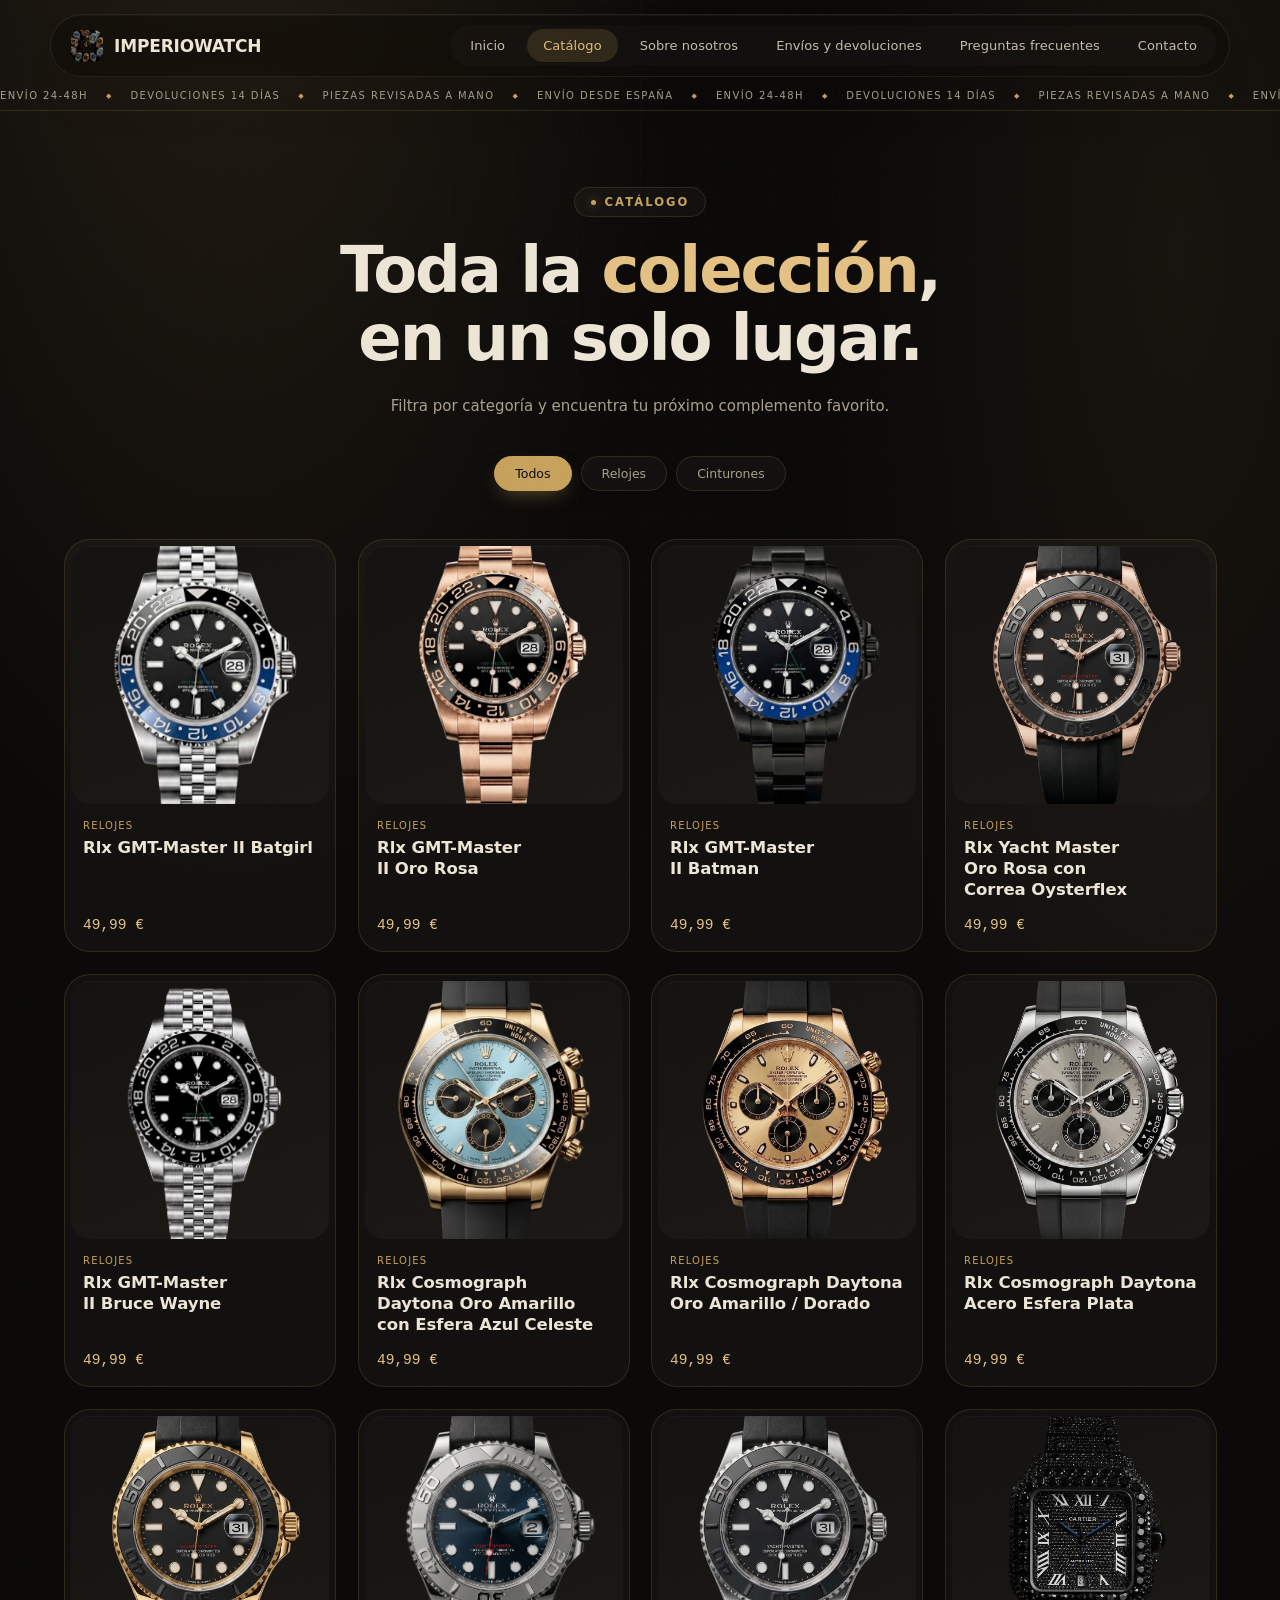
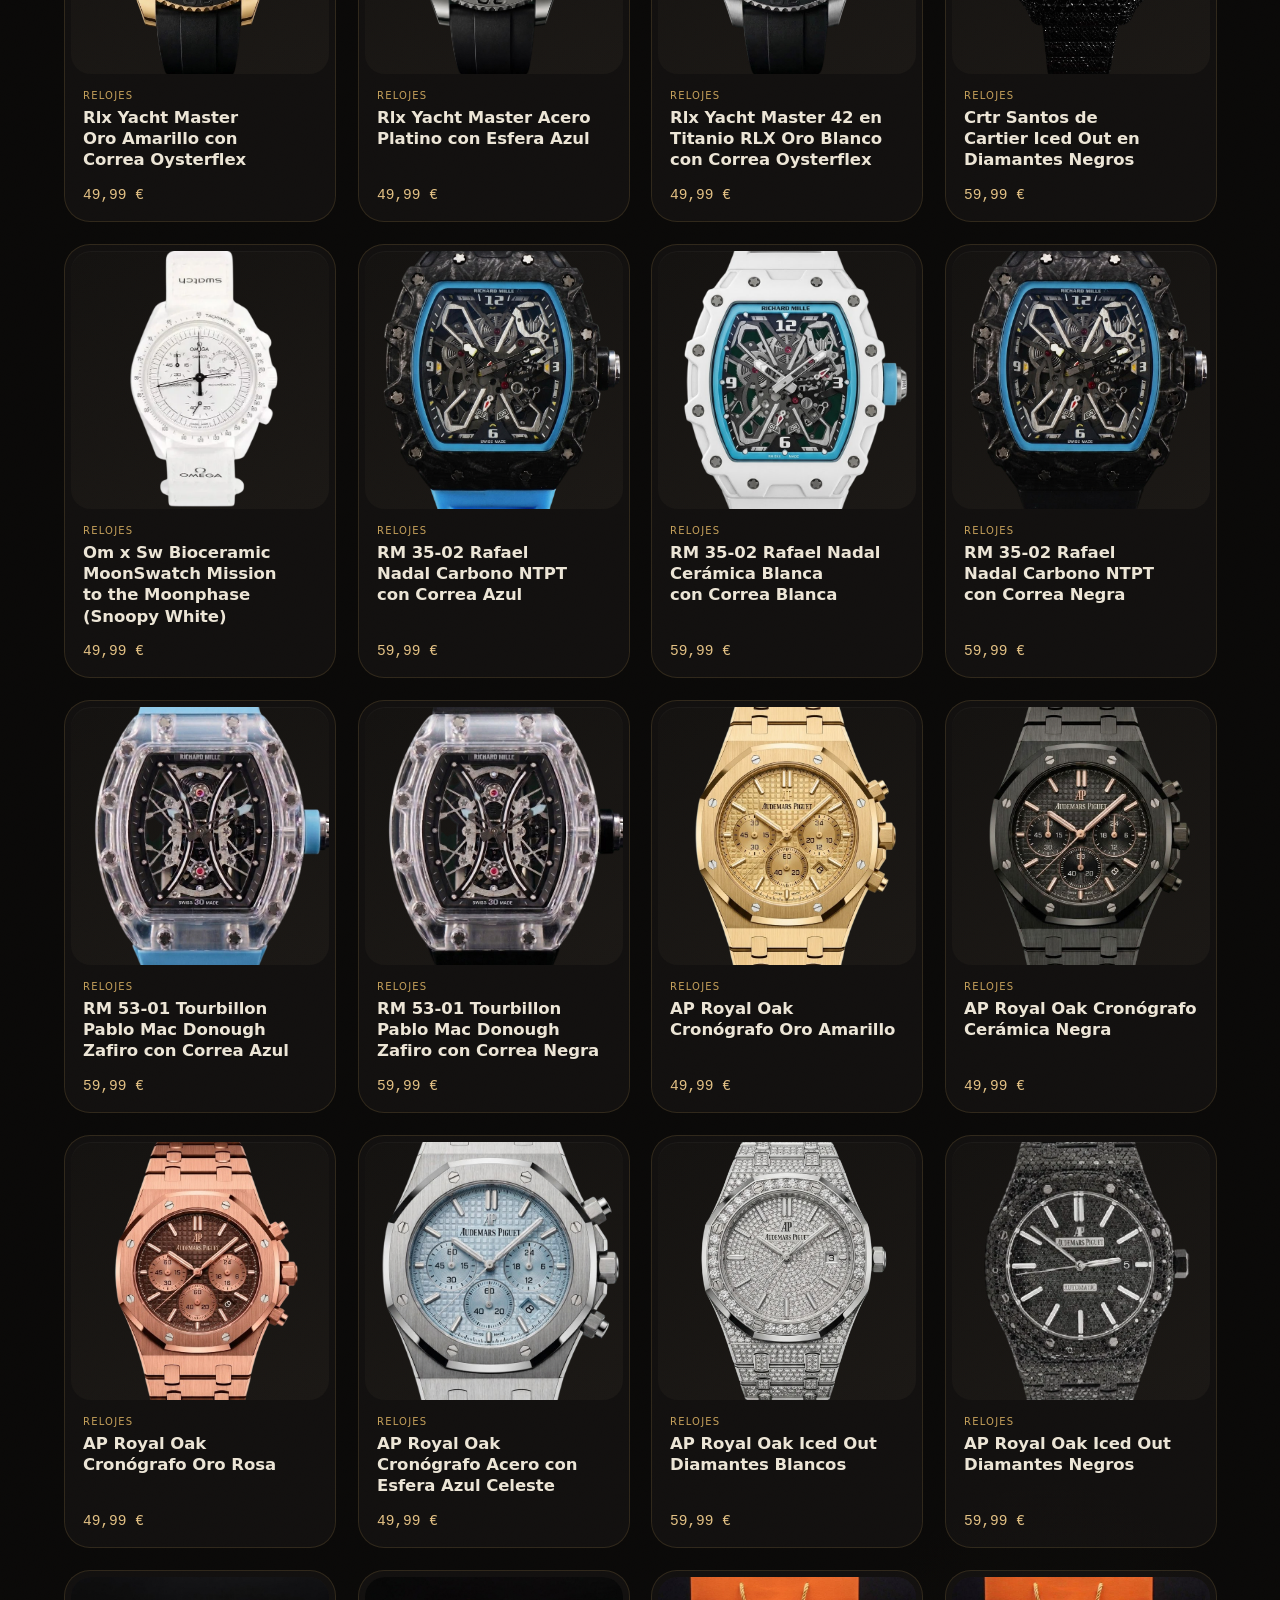
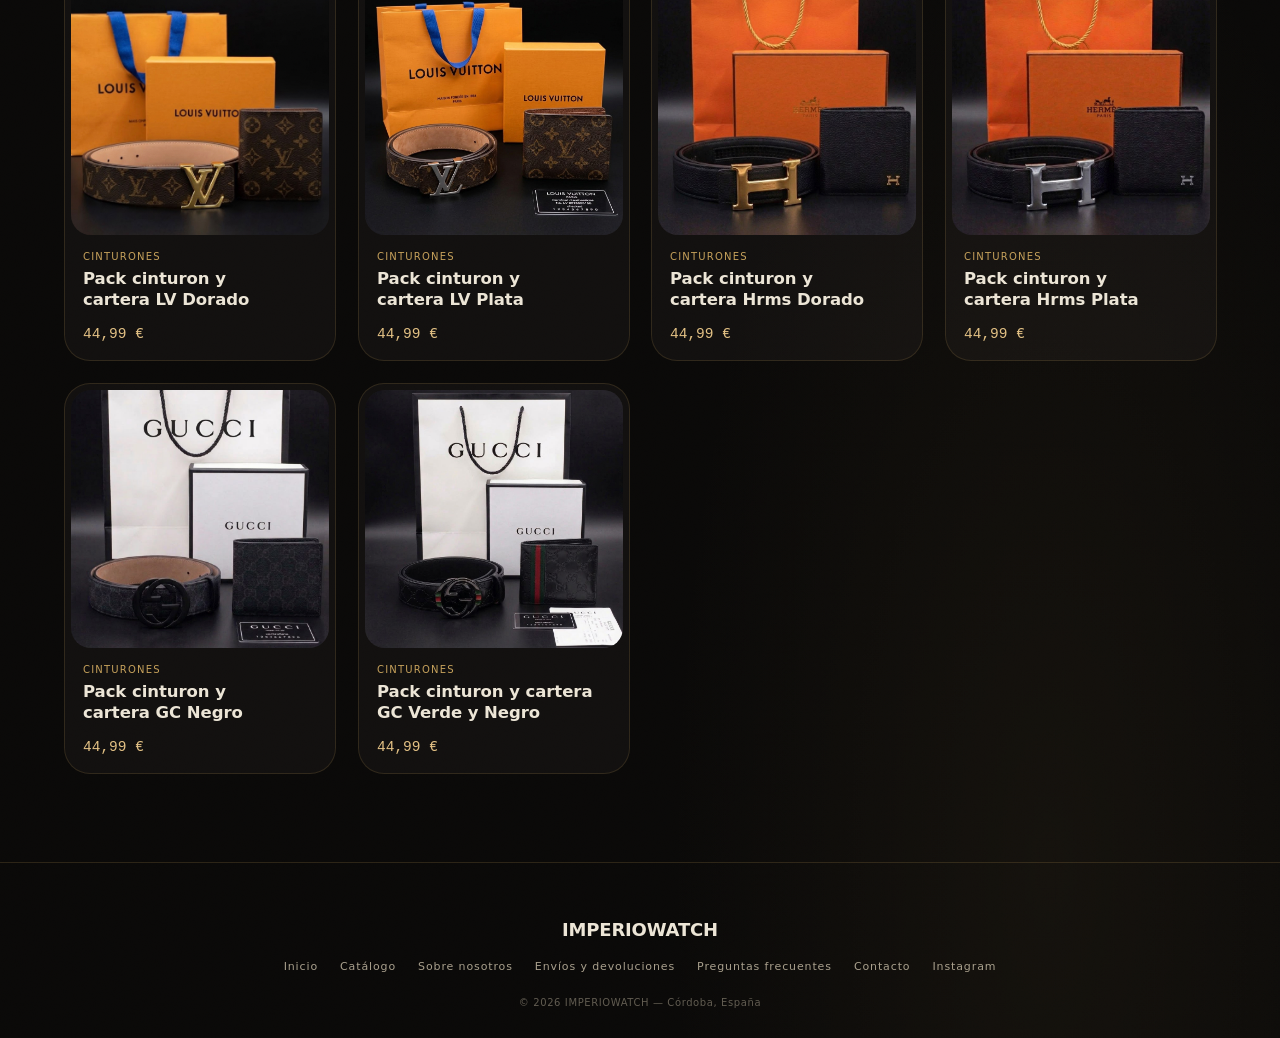
==== commit c173f6ee: "Add files via upload" ====
--- a/catalogo.html
+++ b/catalogo.html
@@ -4,8 +4,6 @@
 <meta charset="UTF-8">
 <meta name="viewport" content="width=device-width, initial-scale=1.0">
 <title>Catálogo — IMPERIOWATCH</title>
-<link rel="preconnect" href="https://fonts.googleapis.com">
-<link rel="preconnect" href="https://fonts.gstatic.com" crossorigin>
 <meta name="description" content="Descubre el catálogo completo de IMPERIOWATCH: relojes, carteras y cinturones. Filtra por categoría y encuentra tu complemento ideal.">
 <meta name="theme-color" content="#0a0908">
 <link rel="icon" type="image/jpeg" href="assets/logo.jpeg">
@@ -14,7 +12,6 @@
 <meta property="og:description" content="Descubre el catálogo completo de IMPERIOWATCH: relojes, carteras y cinturones. Filtra por categoría y encuentra tu complemento ideal.">
 <meta property="og:image" content="assets/logo.jpeg">
 <meta property="og:locale" content="es_ES">
-<link href="https://fonts.googleapis.com/css2?family=Space+Grotesk:wght@400;500;600;700&family=Inter:wght@300;400;500;600;700&display=swap" rel="stylesheet">
 <link rel="stylesheet" href="css/style.css">
 </head>
 <body>
@@ -30,6 +27,7 @@
   <img class="pl-mark" src="assets/logo.jpeg" alt="">
 </div>
 <div class="ambient-bg"></div>
+<div class="grain"></div>
 
 <header class="site">
   <div class="nav-wrap">
--- a/css/style.css
+++ b/css/style.css
@@ -1,4 +1,10 @@
+/* ==================================================================
+   IMPERIOWATCH — sistema visual
+   Paleta original conservada · tipografía y componentes rediseñados
+   ================================================================== */
+
 :root{
+  /* ---- paleta base (heredada) ---- */
   --void:#0a0908;
   --charcoal:#141210;
   --charcoal-2:#1b1815;
@@ -8,840 +14,531 @@
   --gold:#c6a15b;
   --gold-bright:#e3c184;
   --bronze:#7c5f31;
+
+  /* ---- superficies de cristal / profundidad ---- */
+  --glass:rgba(236,229,214,0.035);
+  --glass-strong:rgba(236,229,214,0.06);
+  --glass-border:rgba(198,161,91,0.16);
+  --glass-border-strong:rgba(198,161,91,0.34);
+  --shadow-1:0 1px 0 rgba(255,255,255,0.04) inset, 0 24px 60px -30px rgba(0,0,0,0.75);
+  --glow-gold:0 0 0 1px rgba(198,161,91,0.18), 0 18px 50px -18px rgba(198,161,91,0.35);
+
+  /* ---- ritmo / radios ---- */
+  --r-lg:26px;
+  --r-md:16px;
+  --r-sm:10px;
+
+  /* ---- easing (curvas con carácter, no lineales) ---- */
+  --ease-out: cubic-bezier(0.16, 1, 0.3, 1);
+  --ease-in-out: cubic-bezier(0.77, 0, 0.175, 1);
+  --ease-spring: cubic-bezier(0.34, 1.42, 0.4, 1);
+
+  /* ---- tipografía del sistema (Apple: usar la fuente de la plataforma) ---- */
+  --font-display: -apple-system, BlinkMacSystemFont, 'SF Pro Display', system-ui, 'Segoe UI', Roboto, sans-serif;
+  --font-body: -apple-system, BlinkMacSystemFont, 'SF Pro Text', system-ui, 'Segoe UI', Roboto, sans-serif;
+  --font-mono: ui-monospace, 'SF Mono', 'Cascadia Code', Menlo, Monaco, Consolas, monospace;
 }
 
 *{margin:0;padding:0;box-sizing:border-box;}
-
-html{scrollbar-color:var(--bronze) var(--void); scrollbar-width:thin;}
+html{scrollbar-color:var(--bronze) var(--void); scrollbar-width:thin; scroll-behavior:smooth;}
 
 body{
   background:var(--void);
   color:var(--bone);
-  font-family:'Inter',sans-serif;
+  font-family:var(--font-body);
   font-weight:300;
+  font-size:15px;
   min-height:100vh;
+  overflow-x:hidden;
 }
 
 ::selection{background:var(--gold);color:var(--void);}
 a{color:inherit;text-decoration:none;}
 img{max-width:100%;display:block;}
+button{font-family:inherit;}
 
 ::-webkit-scrollbar{width:9px;}
 ::-webkit-scrollbar-track{background:var(--void);}
 ::-webkit-scrollbar-thumb{background:var(--bronze);}
 ::-webkit-scrollbar-thumb:hover{background:var(--gold);}
 
-h1,h2,h3{font-family:'Space Grotesk',sans-serif;font-weight:600;color:var(--bone);letter-spacing:-0.02em;}
-h1 em, h2 em{font-style:normal;color:var(--gold-bright);}
-
-/* ---------- HEADER ---------- */
+h1,h2,h3{font-family:var(--font-display);font-weight:600;color:var(--bone);letter-spacing:-0.012em;text-wrap:balance;}
+/* seguimiento óptico: cuanto más grande el texto, más negativo el tracking; el cuerpo se queda cerca de 0 */
+.page-head h1, .order-head h1{letter-spacing:-0.032em;}
+.product-view .details h1{letter-spacing:-0.024em;}
+.section-head h2, .payment-banner h2, .content-page h2{letter-spacing:-0.014em;}
+.card h3, .info-cards .box h3, .order-product-info h2{letter-spacing:-0.004em;}
+h1 em, h2 em{font-style:normal;color:var(--gold-bright);position:relative;}
+.mono, .price, .card .price{font-family:var(--font-mono);font-variant-numeric:tabular-nums;}
+
+a:focus-visible,button:focus-visible,input:focus-visible,textarea:focus-visible{
+  outline:1.5px solid var(--gold);
+  outline-offset:3px;
+}
+
+/* ================================================
+   TEXTURA / PROFUNDIDAD DE FONDO
+   ================================================ */
+.grain{
+  position:fixed;inset:0;z-index:2;pointer-events:none;opacity:0.035;mix-blend-mode:overlay;
+  background-image:url("data:image/svg+xml,%3Csvg xmlns='http://www.w3.org/2000/svg' width='140' height='140'%3E%3Cfilter id='n'%3E%3CfeTurbulence type='fractalNoise' baseFrequency='0.9' numOctaves='2' stitchTiles='stitch'/%3E%3C/filter%3E%3Crect width='100%25' height='100%25' filter='url(%23n)'/%3E%3C/svg%3E");
+}
+.ambient-bg{
+  position:fixed;inset:0;z-index:0;pointer-events:none;
+  background:
+    radial-gradient(ellipse 60% 44% at 18% -6%, rgba(198,161,91,0.14), transparent 62%),
+    radial-gradient(ellipse 46% 38% at 92% 6%, rgba(198,161,91,0.07), transparent 60%),
+    radial-gradient(ellipse 50% 40% at 82% 96%, rgba(198,161,91,0.06), transparent 60%),
+    linear-gradient(180deg, var(--void), var(--void));
+  animation:ambientBreathe 12s ease-in-out infinite;
+}
+.ambient-bg::after{
+  content:'';position:absolute;inset:0;opacity:0.4;
+  background-image:
+    linear-gradient(rgba(198,161,91,0.05) 1px, transparent 1px),
+    linear-gradient(90deg, rgba(198,161,91,0.05) 1px, transparent 1px);
+  background-size:64px 64px;
+  mask-image:radial-gradient(ellipse 70% 55% at 50% 0%, black, transparent 75%);
+}
+@keyframes ambientBreathe{0%,100%{opacity:0.7;}50%{opacity:1;}}
+body > *:not(.ambient-bg):not(.grain):not(#preloader):not(header.site){position:relative;z-index:1;}
+
+/* ================================================
+   PRELOADER
+   ================================================ */
+#preloader{
+  position:fixed;inset:0;z-index:999;background:var(--void);
+  display:flex;align-items:center;justify-content:center;
+  transition:opacity .7s var(--ease-out), visibility .7s var(--ease-out);
+}
+#preloader.hide{opacity:0;visibility:hidden;pointer-events:none;}
+#preloader .pl-mark{
+  width:56px;height:56px;border-radius:50%;opacity:0;
+  animation:plIn .9s var(--ease-out) forwards, plPulse 1.6s ease-in-out .9s infinite;
+}
+@keyframes plIn{to{opacity:1;transform:scale(1);}}
+@keyframes plPulse{0%,100%{filter:drop-shadow(0 0 6px rgba(198,161,91,0.25));}50%{filter:drop-shadow(0 0 22px rgba(198,161,91,0.55));}}
+
+.logo-intro{display:flex;flex-direction:column;align-items:center;gap:24px;}
+.logo-intro .ring-wrap{position:relative;width:108px;height:108px;display:flex;align-items:center;justify-content:center;}
+.logo-intro svg{position:absolute;inset:0;width:100%;height:100%;overflow:visible;}
+.logo-intro .ring-bg{fill:none;stroke:var(--hairline);stroke-width:1;}
+.logo-intro .ring-draw{
+  fill:none;stroke:var(--gold);stroke-width:1;stroke-linecap:round;
+  stroke-dasharray:290;stroke-dashoffset:290;transform-origin:50% 50%;transform:rotate(-90deg);
+  animation:ringDraw 1.3s var(--ease-in-out) .15s forwards;
+  filter:drop-shadow(0 0 6px rgba(198,161,91,0.5));
+}
+@keyframes ringDraw{to{stroke-dashoffset:0;}}
+.logo-intro .mono{font-family:var(--font-display);font-weight:700;font-size:32px;color:var(--gold-bright);opacity:0;letter-spacing:-0.02em;animation:monoIn .7s var(--ease-out) .9s forwards;}
+@keyframes monoIn{from{opacity:0;transform:scale(.6);}to{opacity:1;transform:scale(1);}}
+.logo-intro .word{display:flex;font-family:var(--font-display);font-weight:500;font-size:14px;letter-spacing:0.32em;color:var(--bone-dim);text-transform:uppercase;}
+.logo-intro .word span{opacity:0;transform:translateY(10px);animation:letterIn .5s ease forwards;}
+.logo-intro .word span.sp{width:8px;}
+#preloader.hide .logo-intro{transition:opacity .4s ease;opacity:0;}
+#preloader.full-intro .pl-mark{display:none;}
+#preloader.quick .logo-intro{display:none;}
+#preloader.quick .pl-mark{display:block;}
+#preloader.skip{transition:opacity .18s ease, visibility .18s ease;}
+#preloader.skip .logo-intro, #preloader.skip .pl-mark{display:none;}
+
+body.page-leaving{animation:pageLeave .3s var(--ease-in-out) forwards;}
+@keyframes pageLeave{to{opacity:0;transform:translateY(-6px);}}
+body{animation:pageEnter .5s var(--ease-out) both;}
+@keyframes pageEnter{from{opacity:0;transform:translateY(10px) scale(.99);}to{opacity:1;transform:translateY(0) scale(1);}}
+
+/* ================================================
+   HEADER — nav flotante tipo isla de cristal
+   ================================================ */
 header.site{
-  position:sticky;
-  top:0;
-  z-index:50;
-  background:rgba(10,9,8,0.92);
-  backdrop-filter:blur(8px);
-  border-bottom:1px solid var(--hairline);
+  position:sticky;top:14px;z-index:50;
+  display:flex;justify-content:center;
+  padding:0 16px;
+  pointer-events:none;
 }
 .nav-wrap{
-  max-width:1200px;
-  margin:0 auto;
-  display:flex;
-  align-items:center;
-  justify-content:space-between;
-  padding:14px 24px;
+  pointer-events:auto;
+  width:100%;max-width:1180px;
+  display:flex;align-items:center;justify-content:space-between;
   gap:24px;
-}
-.brand{
-  display:flex;
-  align-items:center;
-  gap:12px;
-  font-family:'Space Grotesk',sans-serif;
-  font-weight:700;
-  font-size:19px;
-  letter-spacing:-0.01em;
-  color:var(--bone);
-}
-.brand img{width:36px;height:36px;border-radius:8px;}
-nav.main-links{
-  display:flex;
-  gap:28px;
-}
+  padding:10px 12px 10px 20px;
+  background:rgba(15,13,11,0.58);
+  backdrop-filter:blur(20px) saturate(180%);
+  -webkit-backdrop-filter:blur(20px) saturate(180%);
+  border:1px solid rgba(198,161,91,0.12);
+  border-top-color:rgba(255,255,255,0.09); /* borde superior más claro: el material "atrapa" la luz */
+  border-radius:999px;
+  box-shadow:var(--shadow-1);
+  transition:border-color .4s ease, box-shadow .4s ease, background .4s ease;
+}
+.brand{display:flex;align-items:center;gap:11px;font-family:var(--font-display);font-weight:700;font-size:17px;letter-spacing:-0.01em;color:var(--bone);}
+.brand img{width:32px;height:32px;border-radius:9px;transition:transform .6s var(--ease-spring);}
+.brand:hover img{transform:rotate(8deg) scale(1.08);}
+
+nav.main-links{display:flex;gap:6px;background:rgba(255,255,255,0.02);border-radius:999px;padding:4px;}
 nav.main-links a{
-  font-size:14px;
-  font-weight:500;
-  color:var(--bone-dim);
-  padding-bottom:3px;
-  border-bottom:1px solid transparent;
-  transition:color .25s, border-color .25s;
-}
-nav.main-links a:hover,
-nav.main-links a.active{
-  color:var(--gold-bright);
-  border-color:var(--gold);
-}
+  position:relative;font-size:13px;font-weight:500;color:#c4bcac; /* más contraste que --bone-dim: vibrancy sobre material translúcido */
+  letter-spacing:0.006em;
+  padding:9px 16px;border-radius:999px;
+  transition:color .3s ease;
+}
+nav.main-links a span{position:relative;z-index:1;}
+nav.main-links a::before{
+  content:'';position:absolute;inset:0;border-radius:999px;
+  background:rgba(198,161,91,0.12);
+  opacity:0;transform:scale(0.85);
+  transition:opacity .3s var(--ease-out), transform .3s var(--ease-out);
+}
+@media (hover:hover) and (pointer:fine){
+  nav.main-links a:hover::before{opacity:1;transform:scale(1);}
+}
+nav.main-links a:hover, nav.main-links a.active{color:var(--gold-bright);}
+nav.main-links a.active::before{opacity:1;transform:scale(1);background:rgba(198,161,91,0.16);}
+
 .nav-toggle{
-  display:none;
-  background:none;
-  border:1px solid var(--hairline);
-  border-radius:9px;
-  width:40px;
-  height:40px;
-  padding:0;
-  cursor:pointer;
-  flex-direction:column;
-  align-items:center;
-  justify-content:center;
-  gap:5px;
-  transition:border-color .25s ease;
-}
-.nav-toggle:hover{border-color:var(--gold);}
-.nav-toggle .bar{
-  width:17px;
-  height:1.5px;
-  background:var(--gold);
-  transition:transform .3s cubic-bezier(.2,.8,.3,1), opacity .2s ease;
-}
+  display:none;background:none;border:1px solid var(--glass-border);border-radius:999px;
+  width:38px;height:38px;padding:0;cursor:pointer;flex-direction:column;align-items:center;justify-content:center;gap:5px;
+  transition:border-color .3s ease, background .3s ease;
+}
+.nav-toggle:hover{border-color:var(--gold);background:rgba(198,161,91,0.08);}
+.nav-toggle .bar{width:16px;height:1.5px;background:var(--gold);transition:transform .4s var(--ease-spring), opacity .2s ease;}
 .nav-toggle.open .bar:nth-child(1){transform:translateY(6.5px) rotate(45deg);}
 .nav-toggle.open .bar:nth-child(2){opacity:0;}
 .nav-toggle.open .bar:nth-child(3){transform:translateY(-6.5px) rotate(-45deg);}
-@media (max-width:820px){
+
+@media (max-width:860px){
+  header.site{top:0;padding:0;}
+  .nav-wrap{border-radius:0;border-left:none;border-right:none;border-top:none;}
   nav.main-links{
-    position:absolute;
-    top:100%;left:0;right:0;
-    background:var(--charcoal);
-    flex-direction:column;
-    padding:18px 24px;
-    gap:16px;
-    border-bottom:1px solid var(--hairline);
+    position:fixed;inset:0;top:0;
+    flex-direction:column;justify-content:center;align-items:center;
+    gap:6px;padding:0;
+    background:rgba(9,8,7,0.88);
+    backdrop-filter:blur(28px);-webkit-backdrop-filter:blur(28px);
     display:none;
+    border-radius:0;
+    z-index:-1;
   }
-  nav.main-links.open{display:flex;}
+  nav.main-links.open{display:flex;z-index:40;}
+  nav.main-links a{font-size:22px;padding:14px 26px;opacity:0;transform:translateY(16px);}
+  nav.main-links.open a{animation:navLinkIn .5s var(--ease-out) forwards;}
+  nav.main-links.open a:nth-child(1){animation-delay:.06s;}
+  nav.main-links.open a:nth-child(2){animation-delay:.11s;}
+  nav.main-links.open a:nth-child(3){animation-delay:.16s;}
+  nav.main-links.open a:nth-child(4){animation-delay:.21s;}
+  nav.main-links.open a:nth-child(5){animation-delay:.26s;}
+  nav.main-links.open a:nth-child(6){animation-delay:.31s;}
   .nav-toggle{display:flex;}
 }
-
-/* ---------- HERO / PAGE HEAD ---------- */
-.page-head{
-  max-width:1200px;
-  margin:0 auto;
-  padding:64px 24px 32px;
-  text-align:center;
-}
+@keyframes navLinkIn{to{opacity:1;transform:translateY(0);}}
+
+/* ================================================
+   TICKER
+   ================================================ */
+.ticker{overflow:hidden;background:transparent;border-bottom:1px solid var(--hairline);white-space:nowrap;margin-top:18px;}
+.ticker-track{display:inline-flex;align-items:center;gap:18px;padding:9px 0;width:max-content;animation:tickerScroll 28s linear infinite;will-change:transform;}
+.ticker-track span{font-size:10px;font-weight:500;letter-spacing:0.14em;color:var(--bone-dim);flex-shrink:0;}
+.ticker-track span.sep{color:var(--gold);font-size:7px;}
+@keyframes tickerScroll{to{transform:translateX(-50%);}}
+@media (max-width:860px){.ticker{margin-top:0;}}
+
+/* ================================================
+   CONTAINER / CABECERA DE PÁGINA
+   ================================================ */
+.container{max-width:1200px;margin:0 auto;padding:0 24px;}
+
+.page-head{max-width:1200px;margin:0 auto;padding:76px 24px 36px;text-align:center;position:relative;}
 .page-head .eyebrow{
-  display:inline-flex;
-  align-items:center;
-  gap:10px;
-  font-size:13px;
-  font-weight:500;
-  letter-spacing:0.02em;
-  color:var(--gold);
-  margin-bottom:18px;
-}
-.eyebrow .dot{width:6px;height:6px;border-radius:50%;background:var(--gold);}
-.page-head h1{font-size:clamp(34px,5.2vw,58px);line-height:1.08;font-weight:700;}
-.page-head p{
-  max-width:560px;
-  margin:18px auto 0;
-  color:var(--bone-dim);
-  font-size:15px;
-  line-height:1.8;
-}
-
-.divider{
-  display:flex;
-  align-items:center;
-  gap:16px;
-  margin:36px auto;
-  max-width:200px;
-}
+  display:inline-flex;align-items:center;gap:9px;font-size:11.5px;font-weight:600;
+  letter-spacing:0.18em;text-transform:uppercase;color:var(--gold);margin-bottom:20px;
+  padding:7px 16px;border:1px solid var(--glass-border);border-radius:999px;background:var(--glass);
+}
+.eyebrow .dot{width:5px;height:5px;border-radius:50%;background:var(--gold);box-shadow:0 0 10px rgba(198,161,91,.6);}
+.page-head h1{font-size:clamp(36px,5.6vw,64px);line-height:1.06;font-weight:700;}
+.page-head p{max-width:580px;margin:20px auto 0;color:var(--bone-dim);font-size:15px;line-height:1.85;font-weight:300;}
+
+.divider{display:flex;align-items:center;gap:16px;margin:38px auto;max-width:200px;}
 .divider .l,.divider .r{flex:1;height:1px;}
 .divider .l{background:linear-gradient(to left, var(--gold), transparent);}
 .divider .r{background:linear-gradient(to right, var(--gold), transparent);}
-.divider .glyph{color:var(--gold);font-size:11px;}
-
-/* ---------- CONTAINER ---------- */
-.container{max-width:1200px;margin:0 auto;padding:0 24px;}
-
-/* ---------- SECTION HEAD ---------- */
-.section-head{
-  display:flex;
-  align-items:baseline;
-  justify-content:space-between;
-  gap:16px;
-  margin-bottom:26px;
-}
+.divider .glyph{color:var(--gold);font-size:10px;}
+
+.page-head .eyebrow{opacity:0;animation:fadeUpMotion .8s var(--ease-out) .1s forwards;}
+.page-head h1{opacity:0;animation:fadeUpMotion .9s var(--ease-out) .24s forwards;}
+.page-head p{opacity:0;animation:fadeUpMotion .9s var(--ease-out) .38s forwards;}
+.page-head .divider{opacity:0;animation:fadeUpMotion .9s var(--ease-out) .5s forwards;}
+.page-head > .btn{opacity:0;animation:fadeUpMotion .9s var(--ease-out) .62s forwards;}
+@keyframes fadeUpMotion{from{opacity:0;transform:translateY(18px);}to{opacity:1;transform:translateY(0);}}
+
+/* ================================================
+   BOTONES
+   ================================================ */
+.btn{
+  position:relative;overflow:hidden;display:inline-block;
+  background:var(--gold);color:var(--void);border:none;border-radius:999px;
+  padding:15px 32px;font-size:13.5px;font-family:var(--font-body);font-weight:600;letter-spacing:0.01em;
+  cursor:pointer;
+  transition:background .3s ease, transform .35s var(--ease-spring), box-shadow .35s ease;
+}
+.btn::before{
+  content:'';position:absolute;top:0;left:-120%;width:60%;height:100%;
+  background:linear-gradient(115deg, transparent, rgba(255,255,255,0.55), transparent);
+  transform:skewX(-18deg);transition:left .65s ease;
+}
+.btn:hover::before{left:130%;}
+@media (hover:hover) and (pointer:fine){
+  .btn:hover{background:var(--gold-bright);transform:translateY(-2px);box-shadow:0 14px 30px -10px rgba(198,161,91,0.5);}
+}
+.btn:active{transform:scale(.97);transition:transform 100ms ease-out;}
+.btn.outline{background:transparent;border:1px solid var(--gold);color:var(--gold-bright);}
+@media (hover:hover) and (pointer:fine){
+  .btn.outline:hover{background:rgba(198,161,91,0.1);box-shadow:0 14px 30px -12px rgba(198,161,91,0.28);}
+}
+
+/* ================================================
+   SECTION HEAD / FILTROS
+   ================================================ */
+.section-head{display:flex;align-items:baseline;justify-content:space-between;gap:16px;margin-bottom:28px;}
 .section-head h2{font-size:26px;}
-.section-head .see-all{
-  font-size:13px;
-  font-weight:500;
-  color:var(--gold);
-  border-bottom:1px solid transparent;
-  transition:border-color .25s ease, color .25s ease;
-  white-space:nowrap;
-}
+.section-head .see-all{font-size:12.5px;font-weight:500;color:var(--gold);border-bottom:1px solid transparent;transition:border-color .25s ease, color .25s ease;white-space:nowrap;}
 .section-head .see-all:hover{border-color:var(--gold);color:var(--gold-bright);}
-@media (max-width:480px){
-  .section-head{flex-direction:column;align-items:flex-start;gap:6px;}
-}
-
-/* ---------- FILTER BAR ---------- */
-.filters{
-  display:flex;
-  flex-wrap:wrap;
-  gap:10px;
-  justify-content:center;
-  margin-bottom:44px;
-}
+@media (max-width:480px){.section-head{flex-direction:column;align-items:flex-start;gap:6px;}}
+
+.filters{display:flex;flex-wrap:wrap;gap:9px;justify-content:center;margin-bottom:48px;}
 .filters button{
-  background:transparent;
-  border:1px solid var(--hairline);
-  color:var(--bone-dim);
-  padding:9px 20px;
-  border-radius:999px;
-  font-size:13px;
-  font-family:'Inter',sans-serif;
-  font-weight:500;
-  cursor:pointer;
-  transition:all .25s ease;
-}
-.filters button:hover{border-color:var(--gold);color:var(--gold-bright);}
-.filters button.active{background:var(--gold);border-color:var(--gold);color:var(--void);}
-
-/* ---------- PRODUCT GRID ---------- */
-.grid{
-  display:grid;
-  grid-template-columns:repeat(auto-fill,minmax(240px,1fr));
-  gap:28px;
-  padding-bottom:80px;
-}
+  background:var(--glass);border:1px solid var(--glass-border);color:var(--bone-dim);
+  padding:9px 20px;border-radius:999px;font-size:12.5px;font-family:var(--font-body);font-weight:500;
+  cursor:pointer;transition:all .3s var(--ease-out), transform .18s ease;
+}
+@media (hover:hover) and (pointer:fine){
+  .filters button:hover{border-color:var(--gold);color:var(--gold-bright);}
+}
+.filters button:active{transform:scale(0.94);transition:transform 100ms ease-out;}
+.filters button.active{background:var(--gold);border-color:var(--gold);color:var(--void);box-shadow:0 8px 20px -8px rgba(198,161,91,0.5);}
+
+/* ================================================
+   PRODUCT GRID — tarjetas "doble bisel"
+   ================================================ */
+.grid{display:grid;grid-template-columns:repeat(auto-fill,minmax(240px,1fr));gap:22px;padding-bottom:88px;}
+
 .card{
+  --rx:0deg;--ry:0deg;--mx:50%;--my:50%;
   position:relative;
-  background:var(--charcoal);
-  border:1px solid var(--hairline);
-  border-radius:14px;
+  padding:6px;
+  background:var(--glass);
+  border:1px solid var(--glass-border);
+  border-radius:var(--r-lg);
   overflow:hidden;
-  transition:translate .3s ease, border-color .3s ease;
-  display:flex;
-  flex-direction:column;
-}
-.card:hover{translate:0 -4px;border-color:var(--gold);}
+  display:flex;flex-direction:column;
+  opacity:0;translate:0 18px;
+  animation:cardIn .6s var(--ease-out) forwards;
+  transition:translate .5s var(--ease-out), border-color .4s ease, box-shadow .5s ease;
+  transform:perspective(900px) rotateX(var(--rx)) rotateY(var(--ry));
+}
+.card[data-tilt].tilting{transition:transform .08s linear;}
+@keyframes cardIn{to{opacity:1;translate:0 0;}}
+.grid .card:nth-child(1){animation-delay:.04s;}
+.grid .card:nth-child(2){animation-delay:.08s;}
+.grid .card:nth-child(3){animation-delay:.12s;}
+.grid .card:nth-child(4){animation-delay:.16s;}
+.grid .card:nth-child(5){animation-delay:.2s;}
+.grid .card:nth-child(6){animation-delay:.24s;}
+.grid .card:nth-child(n+7){animation-delay:.28s;}
+
+.card::after{
+  content:'';position:absolute;inset:0;border-radius:inherit;
+  background:radial-gradient(circle at var(--mx) var(--my), rgba(227,193,132,0.16), transparent 46%);
+  opacity:0;transition:opacity .3s ease;pointer-events:none;z-index:3;
+}
+.card.tilting::after{opacity:1;}
+
+@media (hover:hover) and (pointer:fine){
+  .card:hover{translate:0 -6px;border-color:var(--glass-border-strong);box-shadow:0 28px 54px -24px rgba(0,0,0,0.7), 0 0 0 1px rgba(198,161,91,0.15);}
+}
+
+.card .thumb-link{display:block;}
+.card .thumb-link:active .thumb{transform:scale(.975);transition:transform 100ms ease-out;}
 .card .thumb{
-  width:100%;
-  aspect-ratio:1/1;
-  background:var(--charcoal-2);
-  display:flex;
-  align-items:center;
-  justify-content:center;
+  width:100%;aspect-ratio:1/1;border-radius:calc(var(--r-lg) - 6px);
+  background:linear-gradient(160deg, var(--charcoal), var(--charcoal-2));
+  display:flex;align-items:center;justify-content:center;overflow:hidden;
+  box-shadow:inset 0 1px 1px rgba(255,255,255,0.04);
+}
+.card .thumb img{width:100%;height:100%;object-fit:cover;transition:transform .7s var(--ease-out), filter .5s ease;}
+@media (hover:hover) and (pointer:fine){
+  .card:hover .thumb img{transform:scale(1.07);filter:brightness(1.05);}
+}
+.card .info{padding:16px 12px 12px;display:flex;flex-direction:column;gap:6px;flex:1;}
+.card .cat{font-size:10px;letter-spacing:0.12em;color:var(--gold);text-transform:uppercase;}
+.card h3{font-size:16.5px;font-weight:600;line-height:1.3;}
+.card h3 a{transition:color .3s ease;}
+.card:hover h3 a{color:var(--gold-bright);}
+.card .price{margin-top:auto;padding-top:10px;font-size:14.5px;color:var(--gold-bright);font-weight:500;}
+
+/* ================================================
+   FICHA DE PRODUCTO
+   ================================================ */
+.product-view{display:grid;grid-template-columns:1.05fr 1fr;gap:60px;max-width:1120px;margin:0 auto;padding:44px 24px 96px;}
+.product-view .gallery-main{
+  --rx:0deg;--ry:0deg;--mx:50%;--my:50%;
+  position:relative;aspect-ratio:1/1;
+  padding:8px;
+  background:var(--glass);
+  border:1px solid var(--glass-border);
+  border-radius:var(--r-lg);
   overflow:hidden;
-}
-.card .thumb img{width:100%;height:100%;object-fit:cover;}
-.card .info{padding:16px 18px 20px;display:flex;flex-direction:column;gap:6px;flex:1;}
-.card .cat{font-size:10.5px;letter-spacing:0.1em;color:var(--gold);text-transform:uppercase;}
-.card h3{font-size:18px;font-weight:600;font-family:'Space Grotesk',sans-serif;}
-.card .price{margin-top:auto;padding-top:10px;font-size:15px;color:var(--gold-bright);font-family:'Inter',sans-serif;font-weight:500;}
-
-/* ---------- BUTTONS ---------- */
-.btn{
-  display:inline-block;
-  background:var(--gold);
-  color:var(--void);
-  border:none;
-  border-radius:10px;
-  padding:15px 30px;
-  font-size:14px;
-  font-family:'Inter',sans-serif;
-  font-weight:600;
-  cursor:pointer;
-  transition:background .3s ease;
-}
-.btn:hover{background:var(--gold-bright);}
-.btn.outline{
-  background:transparent;
-  border:1px solid var(--gold);
-  color:var(--gold-bright);
-}
-.btn.outline:hover{background:var(--gold);color:var(--void);}
-
-/* ---------- PRODUCT DETAIL ---------- */
-.product-view{
-  display:grid;
-  grid-template-columns:1fr 1fr;
-  gap:56px;
-  max-width:1100px;
-  margin:0 auto;
-  padding:40px 24px 90px;
-}
-.product-view .gallery-main{
-  position:relative;
-  aspect-ratio:1/1;
-  background:var(--charcoal);
-  border:1px solid var(--hairline);
-  border-radius:16px;
-  overflow:hidden;
-}
-.product-view .gallery-main img{width:100%;height:100%;object-fit:cover;}
-.product-view .details .crumb{display:inline-block;font-size:12px;color:var(--bone-dim);margin-bottom:14px;transition:color .25s;}
+  opacity:0;scale:0.96;
+  animation:zoomIn .8s var(--ease-out) forwards;
+  transform:perspective(1000px) rotateX(var(--rx)) rotateY(var(--ry));
+}
+.product-view .gallery-main.tilting{transition:transform .08s linear;}
+.product-view .gallery-main img{width:100%;height:100%;object-fit:cover;border-radius:calc(var(--r-lg) - 8px);transition:transform .8s var(--ease-out);}
+@media (hover:hover) and (pointer:fine){
+  .product-view .gallery-main:hover img{transform:scale(1.05);}
+}
+.product-view .gallery-main::after{
+  content:'';position:absolute;inset:0;border-radius:inherit;
+  background:radial-gradient(circle at var(--mx) var(--my), rgba(255,255,255,0.1), transparent 50%);
+  opacity:0;transition:opacity .3s ease;pointer-events:none;
+}
+.product-view .gallery-main.tilting::after{opacity:1;}
+@keyframes zoomIn{from{opacity:0;scale:0.96;}to{opacity:1;scale:1;}}
+
+.product-view .details > *{opacity:0;transform:translateY(16px);animation:fadeUpMotion .7s var(--ease-out) forwards;}
+.product-view .details .crumb{display:inline-block;font-size:12px;color:var(--bone-dim);margin-bottom:16px;transition:color .25s;animation-delay:.06s;}
 .product-view .details .crumb:hover{color:var(--gold-bright);}
-.product-view .details .cat{font-size:11px;letter-spacing:0.16em;color:var(--gold);text-transform:uppercase;}
-.product-view .details h1{font-size:36px;margin-top:10px;font-weight:700;}
-.product-view .details .price{font-size:24px;color:var(--gold-bright);margin:18px 0;font-family:'Inter',sans-serif;}
-.product-view .details p.desc{color:var(--bone-dim);line-height:1.85;font-size:14.5px;margin-bottom:28px;}
-.opt-row{margin-bottom:22px;}
+.product-view .details .cat{font-size:11px;letter-spacing:0.16em;color:var(--gold);text-transform:uppercase;animation-delay:.14s;}
+.product-view .details h1{font-size:clamp(28px,3.4vw,38px);margin-top:12px;font-weight:700;animation-delay:.22s;}
+.product-view .details .price{font-size:23px;color:var(--gold-bright);margin:20px 0;animation-delay:.3s;}
+.product-view .details p.desc{color:var(--bone-dim);line-height:1.9;font-size:14.5px;margin-bottom:30px;animation-delay:.38s;}
+.opt-row{margin-bottom:24px;animation-delay:.46s;}
 .opt-row label{display:block;font-size:11px;letter-spacing:0.12em;color:var(--bone-dim);text-transform:uppercase;margin-bottom:10px;}
 .opt-pills{display:flex;gap:10px;flex-wrap:wrap;}
 .opt-pills span{
-  border:1px solid var(--hairline);
-  border-radius:8px;
-  padding:8px 16px;
-  font-size:13px;
-  font-family:'Inter',sans-serif;
-  cursor:pointer;
-  transition:all .2s ease;
-}
-.opt-pills span:hover, .opt-pills span.sel{border-color:var(--gold);color:var(--gold-bright);}
-@media (max-width:760px){
-  .product-view{grid-template-columns:1fr;gap:32px;}
-}
-
-/* ---------- CONTENT PAGES (sobre-nosotros / envios) ---------- */
-.content-page{
-  max-width:760px;
-  margin:0 auto;
-  padding:10px 24px 90px;
-}
-.content-page h2{font-size:24px;margin:38px 0 14px;}
-.content-page p{color:var(--bone-dim);line-height:1.9;font-size:15px;margin-bottom:14px;}
-.content-page ul{color:var(--bone-dim);line-height:1.9;font-size:15px;padding-left:20px;margin-bottom:14px;}
-
-.info-cards{
-  display:grid;
-  grid-template-columns:repeat(3,1fr);
-  gap:24px;
-  margin:40px 0;
-}
+  border:1px solid var(--glass-border);border-radius:999px;padding:9px 18px;font-size:13px;
+  cursor:pointer;transition:all .25s var(--ease-out);
+}
+.opt-pills span:hover, .opt-pills span.sel{border-color:var(--gold);color:var(--gold-bright);background:rgba(198,161,91,0.08);}
+.opt-pills span:active{transform:scale(.94);transition:transform 100ms ease-out;}
+@media (hover:hover) and (pointer:fine){.opt-pills span:hover{transform:translateY(-2px);}}
+.product-view .details .purchase-box{animation-delay:.54s;}
+@media (max-width:760px){.product-view{grid-template-columns:1fr;gap:36px;}}
+
+/* ================================================
+   PÁGINAS DE CONTENIDO
+   ================================================ */
+.content-page{max-width:760px;margin:0 auto;padding:14px 24px 96px;}
+.content-page h2{font-size:23px;margin:40px 0 14px;}
+.content-page p{color:var(--bone-dim);line-height:1.95;font-size:15px;margin-bottom:14px;}
+.content-page ul{color:var(--bone-dim);line-height:1.95;font-size:15px;padding-left:20px;margin-bottom:14px;}
+.content-page ul li{margin-bottom:6px;}
+
+/* ---- bento asimétrico de info-cards ---- */
+.info-cards{display:grid;grid-template-columns:repeat(3,1fr);gap:18px;margin:42px 0;}
 .info-cards .box{
-  border:1px solid var(--hairline);
-  border-radius:14px;
-  padding:26px 22px;
-  text-align:center;
-}
-.info-cards .box h3{font-size:17px;margin-bottom:8px;font-family:'Space Grotesk',sans-serif;}
-.info-cards .box p{font-size:13px;color:var(--bone-dim);line-height:1.7;margin:0;}
-@media (max-width:700px){.info-cards{grid-template-columns:1fr;}}
-
-/* ---------- CONTACT ---------- */
-.contact-wrap{
-  max-width:640px;
-  margin:0 auto;
-  padding:10px 24px 90px;
-}
-.contact-wrap form{display:flex;flex-direction:column;gap:16px;}
+  --rx:0deg;--ry:0deg;--mx:50%;--my:50%;
+  position:relative;padding:30px 24px;border-radius:var(--r-md);
+  background:var(--glass);border:1px solid var(--glass-border);
+  text-align:left;
+  transform:perspective(800px) rotateX(var(--rx)) rotateY(var(--ry));
+  transition:translate .45s var(--ease-out), border-color .35s ease, background .35s ease;
+}
+.info-cards .box.tilting{transition:transform .08s linear;}
+@media (hover:hover) and (pointer:fine){
+  .info-cards .box:hover{translate:0 -6px;border-color:var(--glass-border-strong);background:var(--glass-strong);}
+}
+.info-cards .box .icon{
+  width:34px;height:34px;display:flex;align-items:center;justify-content:center;margin-bottom:16px;
+  color:var(--gold);font-size:15px;border:1px solid var(--glass-border);border-radius:9px;
+  transition:transform .5s var(--ease-spring);
+}
+@media (hover:hover) and (pointer:fine){
+  .info-cards .box:hover .icon{transform:scale(1.14) rotate(8deg);}
+}
+.info-cards .box h3{font-size:16.5px;margin-bottom:8px;}
+.info-cards .box p{font-size:13px;color:var(--bone-dim);line-height:1.75;margin:0;}
+.info-cards.reveal-stagger > .box:nth-child(2){margin-top:22px;}
+.info-cards.reveal-stagger > .box:nth-child(3){margin-top:-22px;}
+@media (max-width:700px){
+  .info-cards{grid-template-columns:1fr;}
+  .info-cards.reveal-stagger > .box:nth-child(2),
+  .info-cards.reveal-stagger > .box:nth-child(3){margin-top:0;}
+}
+
+/* ================================================
+   CONTACTO
+   ================================================ */
+.contact-wrap{max-width:640px;margin:0 auto;padding:14px 24px 96px;}
+.contact-wrap form{display:flex;flex-direction:column;gap:14px;}
 .contact-wrap input, .contact-wrap textarea{
-  background:var(--charcoal);
-  border:1px solid var(--hairline);
-  border-radius:10px;
-  color:var(--bone);
-  padding:14px 16px;
-  font-family:'Inter',sans-serif;
-  font-size:14px;
-  outline:none;
-  resize:vertical;
-}
-.contact-wrap input:focus, .contact-wrap textarea:focus{border-color:var(--gold);}
+  background:var(--glass);border:1px solid var(--glass-border);border-radius:var(--r-sm);
+  color:var(--bone);padding:14px 16px;font-family:var(--font-body);font-size:14px;outline:none;resize:vertical;
+  transition:border-color .3s ease, box-shadow .3s ease;
+}
+.contact-wrap input:focus, .contact-wrap textarea:focus{border-color:var(--gold);box-shadow:0 0 0 3px rgba(198,161,91,0.08);}
 .contact-wrap input::placeholder, .contact-wrap textarea::placeholder{color:var(--bone-dim);}
-.contact-links{
-  display:flex;
-  gap:22px;
-  margin-top:34px;
-  justify-content:center;
-  flex-wrap:wrap;
-}
+.contact-links{display:flex;gap:20px;margin-top:36px;justify-content:center;flex-wrap:wrap;}
 .contact-links a{
-  font-size:13px;
-  font-weight:500;
-  color:var(--bone-dim);
-  border:1px solid var(--hairline);
-  border-radius:999px;
-  padding:10px 22px;
-  transition:all .25s ease;
+  font-size:12.5px;font-weight:500;color:var(--bone-dim);border:1px solid var(--glass-border);
+  border-radius:999px;padding:10px 22px;transition:all .25s ease;
 }
 .contact-links a:hover{border-color:var(--gold);color:var(--gold-bright);}
 
-/* ---------- TICKER (franja de confianza) ---------- */
-.ticker{
-  overflow:hidden;
-  background:var(--charcoal);
-  border-bottom:1px solid var(--hairline);
-  white-space:nowrap;
-}
-.ticker-track{
-  display:inline-flex;
-  align-items:center;
-  gap:16px;
-  padding:8px 0;
-  width:max-content;
-  animation:tickerScroll 26s linear infinite;
-  will-change:transform;
-}
-.ticker-track span{
-  font-size:10.5px;
-  font-weight:500;
-  letter-spacing:0.12em;
-  color:var(--bone-dim);
-  flex-shrink:0;
-}
-.ticker-track span.sep{
-  color:var(--gold);
-  font-size:8px;
-}
-@keyframes tickerScroll{to{transform:translateX(-50%);}}
-@media (prefers-reduced-motion: reduce){
-  .ticker-track{animation:none;}
-}
-
-/* ---------- FOOTER ---------- */
-footer.site{
-  border-top:1px solid var(--hairline);
-  padding:50px 24px 28px;
-  text-align:center;
-}
-footer.site .f-logo{
-  font-family:'Space Grotesk',sans-serif;
-  font-weight:700;
-  font-size:19px;
-  color:var(--bone);
-  letter-spacing:-0.01em;
-  margin-bottom:18px;
-}
-footer.site .f-links{
-  display:flex;
-  gap:22px;
-  justify-content:center;
-  flex-wrap:wrap;
-  margin-bottom:22px;
-}
-footer.site .f-links a{
-  font-size:11.5px;
-  letter-spacing:0.08em;
-  color:var(--bone-dim);
-  transition:color .25s;
-}
-footer.site .f-links a:hover{color:var(--gold-bright);}
-footer.site .copyright{font-size:10.5px;letter-spacing:0.06em;color:var(--bone-dim);opacity:0.6;}
-
-@media (prefers-reduced-motion: reduce){
-  *{animation-duration:0.01ms !important; transition-duration:0.01ms !important;}
-}
-a:focus-visible,button:focus-visible,input:focus-visible,textarea:focus-visible{
-  outline:1.5px solid var(--gold);
-  outline-offset:3px;
-}
-
-/* ================================================
-   PREMIUM MOTION LAYER
-   ================================================ */
-
-html{scroll-behavior:smooth;}
-
-/* ---- Preloader ---- */
-#preloader{
-  position:fixed;
-  inset:0;
-  z-index:999;
-  background:var(--void);
-  display:flex;
-  align-items:center;
-  justify-content:center;
-  transition:opacity .7s ease, visibility .7s ease;
-}
-#preloader.hide{opacity:0;visibility:hidden;pointer-events:none;}
-#preloader .pl-mark{
-  width:64px;height:64px;
-  border-radius:50%;
-  opacity:0;
-  animation:plIn .9s cubic-bezier(.16,.9,.22,1) forwards, plPulse 1.6s ease-in-out .9s infinite;
-}
-@keyframes plIn{to{opacity:1;transform:scale(1);}}
-@keyframes plPulse{
-  0%,100%{filter:drop-shadow(0 0 6px rgba(198,161,91,0.25));}
-  50%{filter:drop-shadow(0 0 22px rgba(198,161,91,0.55));}
-}
-
-/* ---- Ambient background glow (site-wide, subtle, GPU cheap) ---- */
-.ambient-bg{
-  position:fixed;
-  inset:0;
-  z-index:0;
-  pointer-events:none;
-  background:
-    radial-gradient(ellipse 55% 40% at 50% 0%, rgba(198,161,91,0.10), transparent 60%),
-    radial-gradient(ellipse 45% 35% at 90% 100%, rgba(198,161,91,0.05), transparent 60%);
-  animation:ambientBreathe 10s ease-in-out infinite;
-}
-@keyframes ambientBreathe{0%,100%{opacity:0.6;}50%{opacity:1;}}
-body > *:not(.ambient-bg):not(#preloader):not(header.site){position:relative;z-index:1;}
-
-/* ---- Scroll reveal ---- */
-.reveal{
-  opacity:0;
-  transform:translateY(28px);
-  transition:opacity .9s cubic-bezier(.16,.8,.24,1), transform .9s cubic-bezier(.16,.8,.24,1);
-}
-.reveal.in{opacity:1;transform:translateY(0);}
-.reveal-stagger > *{
-  opacity:0;
-  transform:translateY(24px);
-  transition:opacity .7s ease, transform .7s ease;
-}
-.reveal-stagger.in > *{opacity:1;transform:translateY(0);}
-
-/* ---- Hero entrance (page-head) ---- */
-.page-head .eyebrow{opacity:0;animation:fadeUpMotion .8s ease .1s forwards;}
-.page-head h1{opacity:0;animation:fadeUpMotion .9s ease .28s forwards;}
-.page-head p{opacity:0;animation:fadeUpMotion .9s ease .46s forwards;}
-.page-head .divider{opacity:0;animation:fadeUpMotion .9s ease .62s forwards;}
-.page-head .btn{opacity:0;animation:fadeUpMotion .9s ease .76s forwards;}
-@keyframes fadeUpMotion{from{opacity:0;transform:translateY(18px);}to{opacity:1;transform:translateY(0);}}
-
-.brand img{transition:transform .6s cubic-bezier(.16,.8,.3,1);}
-.brand:hover img{transform:rotate(8deg) scale(1.06);}
-
-/* ---- Magnetic / shine buttons ---- */
-.btn{
-  position:relative;
-  overflow:hidden;
-  transition:background .3s ease, transform .35s cubic-bezier(.2,.8,.3,1), box-shadow .35s ease;
-}
-.btn::before{
-  content:'';
-  position:absolute;
-  top:0;left:-120%;
-  width:60%;height:100%;
-  background:linear-gradient(115deg, transparent, rgba(255,255,255,0.55), transparent);
-  transform:skewX(-18deg);
-  transition:left .65s ease;
-}
-.btn:hover::before{left:130%;}
-.btn:hover{transform:translateY(-3px);box-shadow:0 12px 28px -8px rgba(198,161,91,0.45);}
-.btn.outline:hover{box-shadow:0 12px 28px -10px rgba(198,161,91,0.3);}
-.btn:active{transform:translateY(0);box-shadow:0 3px 10px -4px rgba(198,161,91,0.4);transition:transform .08s ease, box-shadow .08s ease;}
-
-/* ---- Nav underline sweep ---- */
-nav.main-links a{position:relative;}
-nav.main-links a::after{
-  content:'';
-  position:absolute;
-  left:0;bottom:-2px;
-  width:0;height:1px;
-  background:var(--gold);
-  transition:width .35s cubic-bezier(.2,.8,.3,1);
-}
-nav.main-links a:hover::after,
-nav.main-links a.active::after{width:100%;}
-
-/* ---- Card lift + image zoom ---- */
-.card{
-  transition:translate .5s cubic-bezier(.16,.8,.24,1), transform .5s cubic-bezier(.16,.8,.24,1), border-color .4s ease, box-shadow .5s ease;
-  opacity:0;
-  translate:0 20px;
-  animation:cardIn .6s cubic-bezier(.16,.8,.24,1) forwards;
-}
-@keyframes cardIn{to{opacity:1;translate:0 0;}}
-.grid .card:nth-child(1){animation-delay:.05s;}
-.grid .card:nth-child(2){animation-delay:.1s;}
-.grid .card:nth-child(3){animation-delay:.15s;}
-.grid .card:nth-child(4){animation-delay:.2s;}
-.grid .card:nth-child(5){animation-delay:.25s;}
-.grid .card:nth-child(6){animation-delay:.3s;}
-.grid .card:nth-child(n+7){animation-delay:.35s;}
-.card:hover{
-  translate:0 -8px;
-  border-color:var(--gold);
-  box-shadow:0 24px 48px -20px rgba(0,0,0,0.6), 0 0 0 1px rgba(198,161,91,0.15);
-}
-.card .thumb{overflow:hidden;}
-.card .thumb img{transition:transform .7s cubic-bezier(.16,.8,.24,1), filter .5s ease;}
-.card:hover .thumb img{transform:scale(1.08);filter:brightness(1.05);}
-.card h3 a{transition:color .3s ease;}
-.card:hover h3 a{color:var(--gold-bright);}
-
-/* ---- Filter buttons ---- */
-.filters button{transition:all .3s cubic-bezier(.2,.8,.3,1), transform .2s ease;}
-.filters button:active{transform:scale(0.94);}
-.filters button.active{box-shadow:0 6px 18px -6px rgba(198,161,91,0.5);}
-
-/* ---- Product detail entrance ---- */
-.product-view .gallery-main{
-  opacity:0;scale:0.96;
-  animation:zoomIn .8s cubic-bezier(.16,.8,.24,1) forwards;
-}
-.product-view .gallery-main img{transition:transform .8s cubic-bezier(.16,.8,.24,1);}
-.product-view .gallery-main:hover img{transform:scale(1.06);}
-.product-view .details > *{opacity:0;transform:translateY(16px);animation:fadeUpMotion .7s ease forwards;}
-.product-view .details .cat{animation-delay:.15s;}
-.product-view .details h1{animation-delay:.25s;}
-.product-view .details .price{animation-delay:.35s;}
-.product-view .details .desc{animation-delay:.45s;}
-.product-view .details .opt-row{animation-delay:.55s;}
-.product-view .details .btn{animation-delay:.65s;}
-@keyframes zoomIn{from{opacity:0;scale:0.96;}to{opacity:1;scale:1;}}
-
-.opt-pills span{transition:all .25s cubic-bezier(.2,.8,.3,1);}
-.opt-pills span:hover{transform:translateY(-2px);}
-
-/* ---- Info card hover ---- */
-.info-cards .box{position:relative;transition:translate .45s cubic-bezier(.16,.8,.24,1), border-color .35s ease, background .35s ease;}
-.info-cards .box:hover{translate:0 -6px;border-color:var(--gold);background:var(--charcoal);}
-.info-cards .box .icon{transition:transform .5s cubic-bezier(.34,1.4,.64,1);}
-.info-cards .box:hover .icon{transform:scale(1.2) rotate(10deg);}
-
-/* ---- Footer link hover ---- */
-footer.site .f-links a{position:relative;}
-footer.site .f-links a::after{
-  content:'';position:absolute;left:0;bottom:-3px;width:0;height:1px;background:var(--gold-bright);
-  transition:width .3s ease;
-}
-footer.site .f-links a:hover::after{width:100%;}
-
-@media (prefers-reduced-motion: reduce){
-  html{scroll-behavior:auto;}
-  #preloader{display:none;}
-  .reveal, .reveal-stagger > *, .page-head *, .product-view *{opacity:1 !important;transform:none !important;animation:none !important;}
-}
-
-/* ================================================
-   LOGO INTRO (animated brand mark, first visit)
-   ================================================ */
-#preloader.full-intro .pl-mark{display:none;}
-.logo-intro{
-  display:flex;
-  flex-direction:column;
-  align-items:center;
-  gap:22px;
-}
-.logo-intro .ring-wrap{
-  position:relative;
-  width:104px;
-  height:104px;
-  display:flex;
-  align-items:center;
-  justify-content:center;
-}
-.logo-intro svg{position:absolute;inset:0;width:100%;height:100%;overflow:visible;}
-.logo-intro .ring-bg{
-  fill:none;
-  stroke:var(--hairline);
-  stroke-width:1.5;
-}
-.logo-intro .ring-draw{
-  fill:none;
-  stroke:var(--gold);
-  stroke-width:1.5;
-  stroke-linecap:round;
-  stroke-dasharray:290;
-  stroke-dashoffset:290;
-  transform-origin:50% 50%;
-  transform:rotate(-90deg);
-  animation:ringDraw 1.3s cubic-bezier(.4,0,.2,1) .15s forwards;
-  filter:drop-shadow(0 0 6px rgba(198,161,91,0.5));
-}
-@keyframes ringDraw{to{stroke-dashoffset:0;}}
-.logo-intro .mono{
-  font-family:'Space Grotesk',sans-serif;
-  font-weight:700;
-  font-size:34px;
-  color:var(--gold-bright);
-  opacity:0;
-  letter-spacing:-0.02em;
-  animation:monoIn .7s cubic-bezier(.16,.8,.24,1) .9s forwards;
-}
-@keyframes monoIn{from{opacity:0;transform:scale(.6);}to{opacity:1;transform:scale(1);}}
-.logo-intro .word{
-  display:flex;
-  font-family:'Space Grotesk',sans-serif;
-  font-weight:600;
-  font-size:15px;
-  letter-spacing:0.28em;
-  color:var(--bone);
-}
-.logo-intro .word span{
-  opacity:0;
-  transform:translateY(10px);
-  animation:letterIn .5s ease forwards;
-}
-.logo-intro .word span.sp{letter-spacing:0.28em;width:8px;}
-#preloader.hide .logo-intro{transition:opacity .4s ease;opacity:0;}
-
-/* ---- Quick preloader (returning navigation within session) ---- */
-#preloader.quick .logo-intro{display:none;}
-#preloader.quick .pl-mark{display:block;}
-
-/* ---- Preloader silencioso en navegación interna (sin parpadeo de logo) ---- */
-#preloader.skip{transition:opacity .18s ease, visibility .18s ease;}
-#preloader.skip .logo-intro,
-#preloader.skip .pl-mark{display:none;}
-
-/* ---- Cross-page fade transition ---- */
-body.page-leaving{
-  animation:pageLeave .32s ease forwards;
-}
-@keyframes pageLeave{to{opacity:0;transform:translateY(-6px);}}
-body{animation:pageEnter .45s cubic-bezier(.16,.8,.24,1) both;}
-@keyframes pageEnter{from{opacity:0;transform:translateY(10px) scale(.99);}to{opacity:1;transform:translateY(0) scale(1);}}
-
-@media (prefers-reduced-motion: reduce){
-  .logo-intro *{animation:none !important;opacity:1 !important;transform:none !important;}
-  body{animation:none !important;}
-}
-
-/* ================================================
-   CAPA 3D — medallón giratorio + tilt interactivo
-   ================================================ */
-
-/* ---- Medallón 3D del hero (momento destacado, único) ---- */
-.coin-stage{
-  width:130px;
-  height:130px;
-  margin:0 auto 20px;
-  perspective:1000px;
-}
-.coin3d{
-  position:relative;
-  width:100%;
-  height:100%;
-  transform-style:preserve-3d;
-  animation:coinSpin 11s linear infinite, coinBob 4.5s ease-in-out infinite;
-}
-.coin-face{
-  position:absolute;
-  inset:0;
-  border-radius:50%;
-  display:flex;
-  align-items:center;
-  justify-content:center;
-  backface-visibility:hidden;
-  border:1px solid rgba(198,161,91,0.5);
-  box-shadow:0 26px 46px -18px rgba(0,0,0,0.75), inset 0 0 22px rgba(0,0,0,0.4);
-}
-.coin-front{background:radial-gradient(circle at 34% 30%, var(--gold-bright), var(--gold) 55%, var(--bronze) 100%);}
-.coin-front img{
-  width:60%;
-  height:60%;
-  object-fit:cover;
-  border-radius:50%;
-  box-shadow:inset 0 0 0 2px rgba(10,9,8,0.5), 0 2px 8px rgba(0,0,0,0.4);
-}
-.coin-back{
-  background:radial-gradient(circle at 65% 68%, var(--gold-bright), var(--bronze) 72%);
-  transform:rotateY(180deg);
-  font-size:30px;
-  color:var(--void);
-  opacity:0.75;
-}
-.coin-edge{
-  position:absolute;
-  inset:7%;
-  border-radius:50%;
-  transform:translateZ(-5px);
-  background:conic-gradient(from 0deg, var(--bronze), var(--gold), var(--gold-bright), var(--gold), var(--bronze), var(--gold), var(--gold-bright), var(--bronze));
-  filter:blur(0.4px);
-}
-@keyframes coinSpin{to{transform:rotateY(360deg);}}
-@keyframes coinBob{0%,100%{translate:0 0;}50%{translate:0 -9px;}}
-@media (max-width:600px){.coin-stage{width:98px;height:98px;margin-bottom:14px;}}
-
-/* ---- Tilt 3D interactivo (se activa con el puntero via JS) ---- */
-[data-tilt]{
-  --rx:0deg;
-  --ry:0deg;
-  --mx:50%;
-  --my:50%;
-}
-.card[data-tilt]{
-  transform:perspective(900px) rotateX(var(--rx)) rotateY(var(--ry));
-}
-.card[data-tilt].tilting{transition:transform .08s linear;}
-.card[data-tilt]::after{
-  content:'';
-  position:absolute;
-  inset:0;
-  background:radial-gradient(circle at var(--mx) var(--my), rgba(255,255,255,0.14), transparent 45%);
-  opacity:0;
-  transition:opacity .3s ease;
-  pointer-events:none;
-  z-index:2;
-}
-.card[data-tilt].tilting::after{opacity:1;}
-
-.info-cards .box[data-tilt]{
-  transform:perspective(800px) rotateX(var(--rx)) rotateY(var(--ry));
-}
-.info-cards .box[data-tilt].tilting{transition:transform .08s linear;}
-
-.product-view .gallery-main[data-tilt]{
-  transform:perspective(1000px) rotateX(var(--rx)) rotateY(var(--ry));
-}
-.product-view .gallery-main[data-tilt].tilting{transition:transform .08s linear;}
-.product-view .gallery-main[data-tilt]::after{
-  content:'';
-  position:absolute;
-  inset:0;
-  background:radial-gradient(circle at var(--mx) var(--my), rgba(255,255,255,0.12), transparent 50%);
-  opacity:0;
-  transition:opacity .3s ease;
-  pointer-events:none;
-}
-.product-view .gallery-main[data-tilt].tilting::after{opacity:1;}
-
-@media (hover:none){
-  .coin3d{animation-play-state:running;}
-}
-@media (prefers-reduced-motion: reduce){
-  .coin3d{animation:none;}
-  [data-tilt]{transform:none !important;}
-}
-
-/* ---- Hero visual polish (home) ---- */
-.hero-glow{
-  position:absolute;
-  left:50%;top:0;
-  transform:translateX(-50%);
-  width:min(900px,90vw);
-  height:420px;
-  pointer-events:none;
-  z-index:-1;
-  background:radial-gradient(ellipse at 50% 0%, rgba(198,161,91,0.16), transparent 70%);
-  filter:blur(10px);
-}
-.page-head{position:relative;}
-
-/* ================= FASE 1 — PEDIDO / INSTAGRAM ================= */
-.purchase-box{margin-top:28px;display:flex;flex-direction:column;gap:11px;max-width:440px;}
+/* ================================================
+   FAQ
+   ================================================ */
+.faq-list{max-width:820px;margin:0 auto;}
+.faq-item{border-bottom:1px solid var(--hairline);}
+.faq-q{
+  width:100%;display:flex;align-items:center;justify-content:space-between;gap:20px;
+  background:none;border:none;cursor:pointer;text-align:left;padding:24px 4px;
+  font-family:var(--font-display);font-size:1.02rem;font-weight:600;color:var(--bone);letter-spacing:0.01em;
+  transition:color .3s ease;
+}
+.faq-q .plus{flex:none;width:20px;height:20px;position:relative;}
+.faq-q .plus::before,.faq-q .plus::after{content:'';position:absolute;background:var(--gold);transition:transform .35s var(--ease-out);}
+.faq-q .plus::before{left:0;top:50%;width:100%;height:1.5px;transform:translateY(-50%);}
+.faq-q .plus::after{top:0;left:50%;width:1.5px;height:100%;transform:translateX(-50%);}
+.faq-item.open .faq-q .plus::after{transform:translateX(-50%) rotate(90deg);opacity:0;}
+.faq-item.open .faq-q{color:var(--gold-bright);}
+.faq-a{max-height:0;overflow:hidden;transition:max-height .4s var(--ease-out);}
+.faq-a p{padding:0 4px 24px;margin:0;color:var(--bone-dim);line-height:1.75;font-size:.96rem;}
+.faq-item.open .faq-a{max-height:400px;}
+
+/* ================================================
+   TICKER-STYLE CTA · PEDIDO / INSTAGRAM
+   ================================================ */
+.purchase-box{margin-top:30px;display:flex;flex-direction:column;gap:11px;max-width:440px;}
 .purchase-note{font-size:11px;letter-spacing:.08em;text-transform:uppercase;color:var(--bone-dim);display:flex;align-items:center;gap:8px;margin-bottom:4px;}
-.purchase-dot{width:7px;height:7px;border-radius:50%;background:var(--gold);box-shadow:0 0 12px rgba(198,161,91,.45);}
+.purchase-dot{width:6px;height:6px;border-radius:50%;background:var(--gold);box-shadow:0 0 12px rgba(198,161,91,.45);}
 .instagram-btn{display:flex;align-items:center;justify-content:center;gap:12px;background:var(--gold);color:#0b0907;border-color:var(--gold);font-weight:700;}
-.instagram-btn span{font-size:17px;line-height:1;}
+.instagram-btn span{font-size:16px;line-height:1;}
 .instagram-btn:hover{color:#0b0907;}
-.order-page{max-width:1180px;margin:0 auto;padding:105px 28px 100px;}
-.order-head{max-width:760px;margin-bottom:46px;}
-.order-head h1{font-size:clamp(40px,6vw,72px);line-height:1;margin:14px 0 18px;}
-.order-head p{color:var(--bone-dim);font-size:15px;line-height:1.8;max-width:650px;}
-.order-layout{display:grid;grid-template-columns:minmax(300px,.82fr) minmax(420px,1.18fr);gap:24px;align-items:start;}
-.order-card{border:1px solid rgba(198,161,91,.18);background:rgba(16,13,11,.74);padding:30px;box-shadow:0 18px 60px rgba(0,0,0,.18);}
-.order-product-info{display:grid;grid-template-columns:110px 1fr;gap:20px;align-items:center;margin:20px 0 26px;}
-.order-product-info img{width:110px;height:125px;object-fit:cover;border:1px solid rgba(198,161,91,.18);background:#151210;}
+
+.order-page{max-width:1180px;margin:0 auto;padding:30px 28px 100px;}
+.order-head{max-width:760px;margin-bottom:48px;}
+.order-head h1{font-size:clamp(36px,5.4vw,60px);line-height:1.05;margin:14px 0 18px;}
+.order-head p{color:var(--bone-dim);font-size:15px;line-height:1.85;max-width:650px;}
+.order-layout{display:grid;grid-template-columns:minmax(300px,.82fr) minmax(420px,1.18fr);gap:22px;align-items:start;}
+.order-card{border:1px solid var(--glass-border);background:var(--glass);border-radius:var(--r-lg);padding:32px;box-shadow:var(--shadow-1);}
+.order-product-info{display:grid;grid-template-columns:104px 1fr;gap:20px;align-items:center;margin:22px 0 28px;}
+.order-product-info img{width:104px;height:118px;object-fit:cover;border-radius:var(--r-sm);border:1px solid var(--glass-border);background:var(--charcoal);}
 .order-product-info .cat{font-size:10px;letter-spacing:.14em;color:var(--gold);text-transform:uppercase;}
-.order-product-info h2{font-size:22px;margin:7px 0 7px;}
+.order-product-info h2{font-size:20px;margin:7px 0 7px;}
 .order-product-info p{font-size:13px;color:var(--bone-dim);margin:0 0 12px;}
-.order-product-info strong{font-size:19px;color:var(--gold-bright);}
-.cod-box{border-top:1px solid rgba(198,161,91,.18);padding-top:20px;display:flex;flex-direction:column;gap:7px;}
+.order-product-info strong{font-size:18px;color:var(--gold-bright);}
+.cod-box{border-top:1px solid var(--hairline);padding-top:20px;display:flex;flex-direction:column;gap:7px;}
 .cod-box strong{font-size:14px;}
 .cod-box span{font-size:12px;color:var(--bone-dim);line-height:1.6;}
 .order-form{display:flex;flex-direction:column;gap:20px;}
 .form-grid{display:grid;grid-template-columns:1fr 1fr;gap:16px;}
-.order-form label{display:flex;flex-direction:column;gap:8px;color:var(--bone-dim);font-size:11px;letter-spacing:.08em;text-transform:uppercase;}
+.order-form label{display:flex;flex-direction:column;gap:8px;color:var(--bone-dim);font-size:10.5px;letter-spacing:.08em;text-transform:uppercase;}
 .order-form label.full{grid-column:1/-1;}
-.order-form input{width:100%;box-sizing:border-box;border:1px solid rgba(198,161,91,.18);background:#0e0c0a;color:var(--bone);padding:13px 14px;font:500 14px 'Inter',sans-serif;outline:none;transition:border-color .25s,box-shadow .25s;}
+.order-form input{
+  width:100%;box-sizing:border-box;border:1px solid var(--glass-border);background:rgba(255,255,255,0.02);
+  border-radius:var(--r-sm);color:var(--bone);padding:13px 14px;font:500 14px var(--font-body);outline:none;
+  transition:border-color .25s ease, box-shadow .25s ease;
+}
 .order-form input:focus{border-color:var(--gold);box-shadow:0 0 0 3px rgba(198,161,91,.08);}
 .check-line{flex-direction:row!important;align-items:flex-start;gap:10px!important;text-transform:none!important;letter-spacing:0!important;line-height:1.5;font-size:12px!important;}
 .check-line input{width:16px;height:16px;margin-top:1px;accent-color:var(--gold);flex:0 0 auto;}
@@ -850,11 +547,97 @@
 .order-form .btn{width:100%;box-sizing:border-box;}
 .order-success{text-align:center;padding:20px 10px 8px;}
 .order-success[hidden]{display:none;}
-.success-icon{width:54px;height:54px;border:1px solid var(--gold);border-radius:50%;display:grid;place-items:center;margin:0 auto 22px;color:var(--gold-bright);font-size:24px;}
-.order-success h2{font-size:32px;margin:12px 0;}
-.order-success p{color:var(--bone-dim);line-height:1.75;font-size:13px;max-width:520px;margin:0 auto 24px;}
+.success-icon{width:52px;height:52px;border:1px solid var(--gold);border-radius:50%;display:grid;place-items:center;margin:0 auto 22px;color:var(--gold-bright);font-size:22px;}
+.order-success h2{font-size:30px;margin:12px 0;}
+.order-success p{color:var(--bone-dim);line-height:1.8;font-size:13px;max-width:520px;margin:0 auto 24px;}
 .order-success .btn{width:100%;box-sizing:border-box;margin-top:10px;}
-@media(max-width:820px){.order-layout{grid-template-columns:1fr}.order-page{padding-top:80px}.order-card{padding:24px}}
-@media(max-width:560px){.form-grid{grid-template-columns:1fr}.order-form label.full{grid-column:auto}.order-product-info{grid-template-columns:88px 1fr}.order-product-info img{width:88px;height:105px}.order-head{margin-bottom:32px}}
-
-.payment-banner{max-width:780px;margin:0 auto 50px;padding:28px;border:1px solid rgba(198,161,91,.18);background:rgba(16,13,11,.58);}.payment-banner h2{font-size:28px;margin:12px 0 8px}.payment-banner p{color:var(--bone-dim);line-height:1.7;font-size:14px;margin:0}
+@media(max-width:820px){.order-layout{grid-template-columns:1fr;}.order-page{padding-top:20px;}.order-card{padding:24px;}}
+@media(max-width:560px){.form-grid{grid-template-columns:1fr;}.order-form label.full{grid-column:auto;}.order-product-info{grid-template-columns:84px 1fr;}.order-product-info img{width:84px;height:96px;}.order-head{margin-bottom:34px;}}
+
+.payment-banner{max-width:780px;margin:0 auto 50px;padding:28px;border:1px solid var(--glass-border);background:var(--glass);border-radius:var(--r-md);}
+.payment-banner h2{font-size:26px;margin:12px 0 8px;}
+.payment-banner p{color:var(--bone-dim);line-height:1.75;font-size:14px;margin:0;}
+
+/* ================================================
+   FOOTER
+   ================================================ */
+footer.site{border-top:1px solid var(--hairline);padding:56px 24px 30px;text-align:center;}
+footer.site .f-logo{font-family:var(--font-display);font-weight:700;font-size:18px;color:var(--bone);letter-spacing:-0.01em;margin-bottom:20px;}
+footer.site .f-links{display:flex;gap:22px;justify-content:center;flex-wrap:wrap;margin-bottom:24px;}
+footer.site .f-links a{position:relative;font-size:11px;letter-spacing:0.08em;color:var(--bone-dim);transition:color .25s;}
+footer.site .f-links a::after{content:'';position:absolute;left:0;bottom:-3px;width:0;height:1px;background:var(--gold-bright);transition:width .3s ease;}
+footer.site .f-links a:hover{color:var(--gold-bright);}
+footer.site .f-links a:hover::after{width:100%;}
+footer.site .copyright{font-size:10px;letter-spacing:0.06em;color:var(--bone-dim);opacity:0.55;}
+
+/* ================================================
+   HERO (home) — medallón 3D + resplandor
+   ================================================ */
+.hero-glow{
+  position:absolute;left:50%;top:0;transform:translateX(-50%);
+  width:min(900px,90vw);height:420px;pointer-events:none;z-index:-1;
+  background:radial-gradient(ellipse at 50% 0%, rgba(198,161,91,0.18), transparent 70%);
+  filter:blur(10px);
+}
+
+.coin-stage{width:126px;height:126px;margin:0 auto 22px;perspective:1000px;}
+.coin3d{position:relative;width:100%;height:100%;transform-style:preserve-3d;animation:coinSpin 12s linear infinite, coinBob 4.5s ease-in-out infinite;}
+.coin-face{position:absolute;inset:0;border-radius:50%;display:flex;align-items:center;justify-content:center;backface-visibility:hidden;border:1px solid rgba(198,161,91,0.5);box-shadow:0 26px 46px -18px rgba(0,0,0,0.75), inset 0 0 22px rgba(0,0,0,0.4);}
+.coin-front{background:radial-gradient(circle at 34% 30%, var(--gold-bright), var(--gold) 55%, var(--bronze) 100%);}
+.coin-front img{width:60%;height:60%;object-fit:cover;border-radius:50%;box-shadow:inset 0 0 0 2px rgba(10,9,8,0.5), 0 2px 8px rgba(0,0,0,0.4);}
+.coin-back{background:radial-gradient(circle at 65% 68%, var(--gold-bright), var(--bronze) 72%);transform:rotateY(180deg);font-size:28px;color:var(--void);opacity:0.75;}
+.coin-edge{position:absolute;inset:7%;border-radius:50%;transform:translateZ(-5px);background:conic-gradient(from 0deg, var(--bronze), var(--gold), var(--gold-bright), var(--gold), var(--bronze), var(--gold), var(--gold-bright), var(--bronze));filter:blur(0.4px);}
+@keyframes coinSpin{to{transform:rotateY(360deg);}}
+@keyframes coinBob{0%,100%{translate:0 0;}50%{translate:0 -9px;}}
+@media (max-width:600px){.coin-stage{width:96px;height:96px;margin-bottom:16px;}}
+
+/* ================================================
+   REVEAL AL SCROLL
+   ================================================ */
+.reveal{opacity:0;transform:translateY(26px);filter:blur(6px);transition:opacity .9s var(--ease-out), transform .9s var(--ease-out), filter .9s var(--ease-out);}
+.reveal.in{opacity:1;transform:translateY(0);filter:blur(0);}
+.reveal-stagger > *{opacity:0;transform:translateY(22px);transition:opacity .7s ease, transform .7s ease;}
+.reveal-stagger.in > *{opacity:1;transform:translateY(0);}
+.reveal-stagger.in > *:nth-child(1){transition-delay:0s;}
+.reveal-stagger.in > *:nth-child(2){transition-delay:.07s;}
+.reveal-stagger.in > *:nth-child(3){transition-delay:.14s;}
+
+/* ================================================
+   ACCESIBILIDAD / MOVIMIENTO REDUCIDO
+   ================================================ */
+@media (prefers-reduced-motion: reduce){
+  /* Movimiento reducido ≠ sin feedback: cambiamos deslizamientos/springs por
+     un cross-fade corto y quitamos cualquier rebote, pero conservamos los
+     cambios de opacidad/color que ayudan a entender qué ha pasado. */
+  *{animation-duration:0.01ms !important; transition-duration:120ms !important; animation-iteration-count:1 !important;}
+  html{scroll-behavior:auto;}
+  #preloader{display:none;}
+  .reveal, .reveal-stagger > *, .page-head *, .product-view *{opacity:1 !important;transform:none !important;filter:none !important;animation:none !important;}
+  .coin3d{animation:none;}
+  [data-tilt]{transform:none !important;}
+  body{animation:none !important;}
+  .ticker-track{animation:none;}
+  .card, .info-cards .box{translate:none !important;}
+}
+
+@media (hover:none){
+  .coin3d{animation-play-state:running;}
+}
+
+/* Transparencia reducida: los materiales se vuelven más "opacos", sin desenfoque */
+@media (prefers-reduced-transparency: reduce){
+  .nav-wrap{background:var(--charcoal);backdrop-filter:none;-webkit-backdrop-filter:none;}
+  .card, .info-cards .box, .order-card, .product-view .gallery-main, .page-head .eyebrow, .payment-banner{
+    background:var(--charcoal);backdrop-filter:none;-webkit-backdrop-filter:none;
+  }
+  nav.main-links.open{backdrop-filter:none;-webkit-backdrop-filter:none;}
+}
+
+/* Contraste alto: fondos casi sólidos con borde bien definido */
+@media (prefers-contrast: more){
+  :root{--glass-border:rgba(198,161,91,0.55);--glass-border-strong:rgba(198,161,91,0.85);--bone-dim:#c9c2b4;}
+  .card, .info-cards .box, .order-card, .nav-wrap, .payment-banner{background:var(--charcoal);border-width:1.5px;}
+  .btn{outline:1.5px solid var(--void);outline-offset:-3px;}
+}
+
+.page-head{position:relative;}
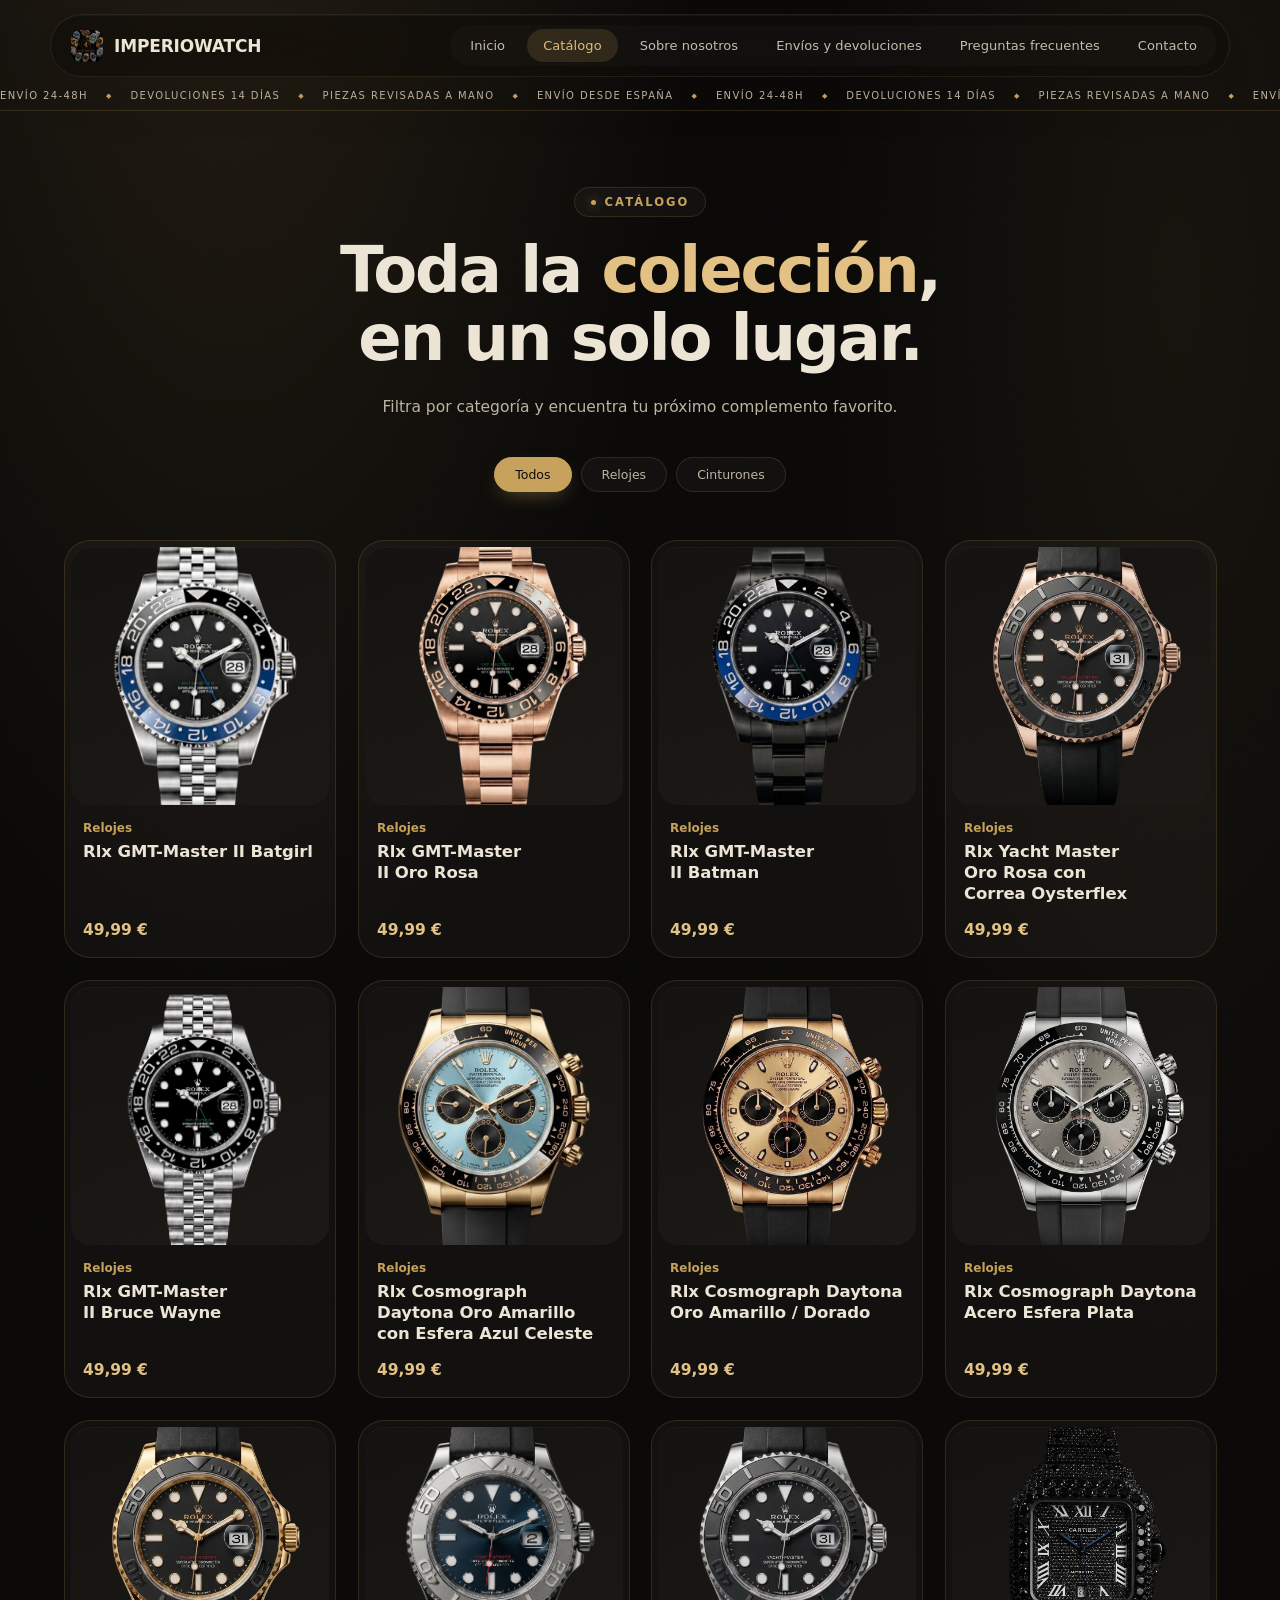
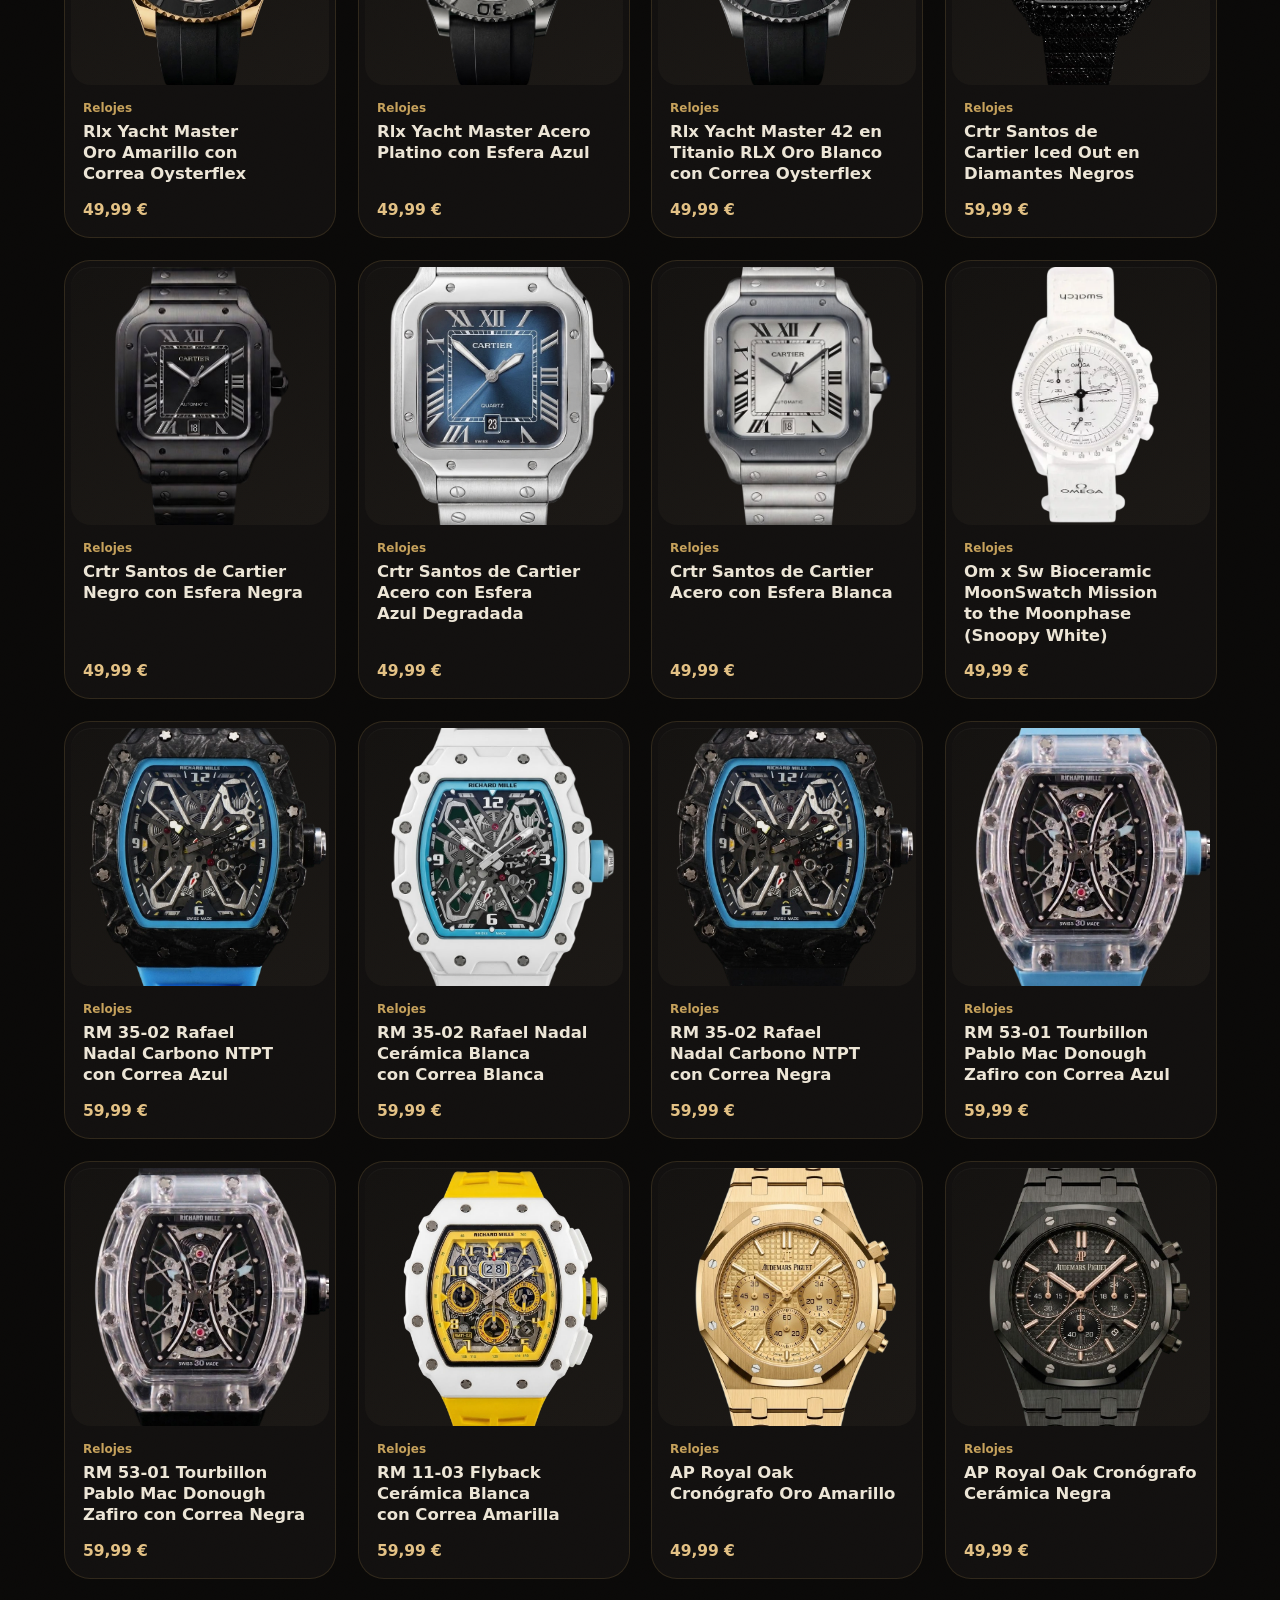
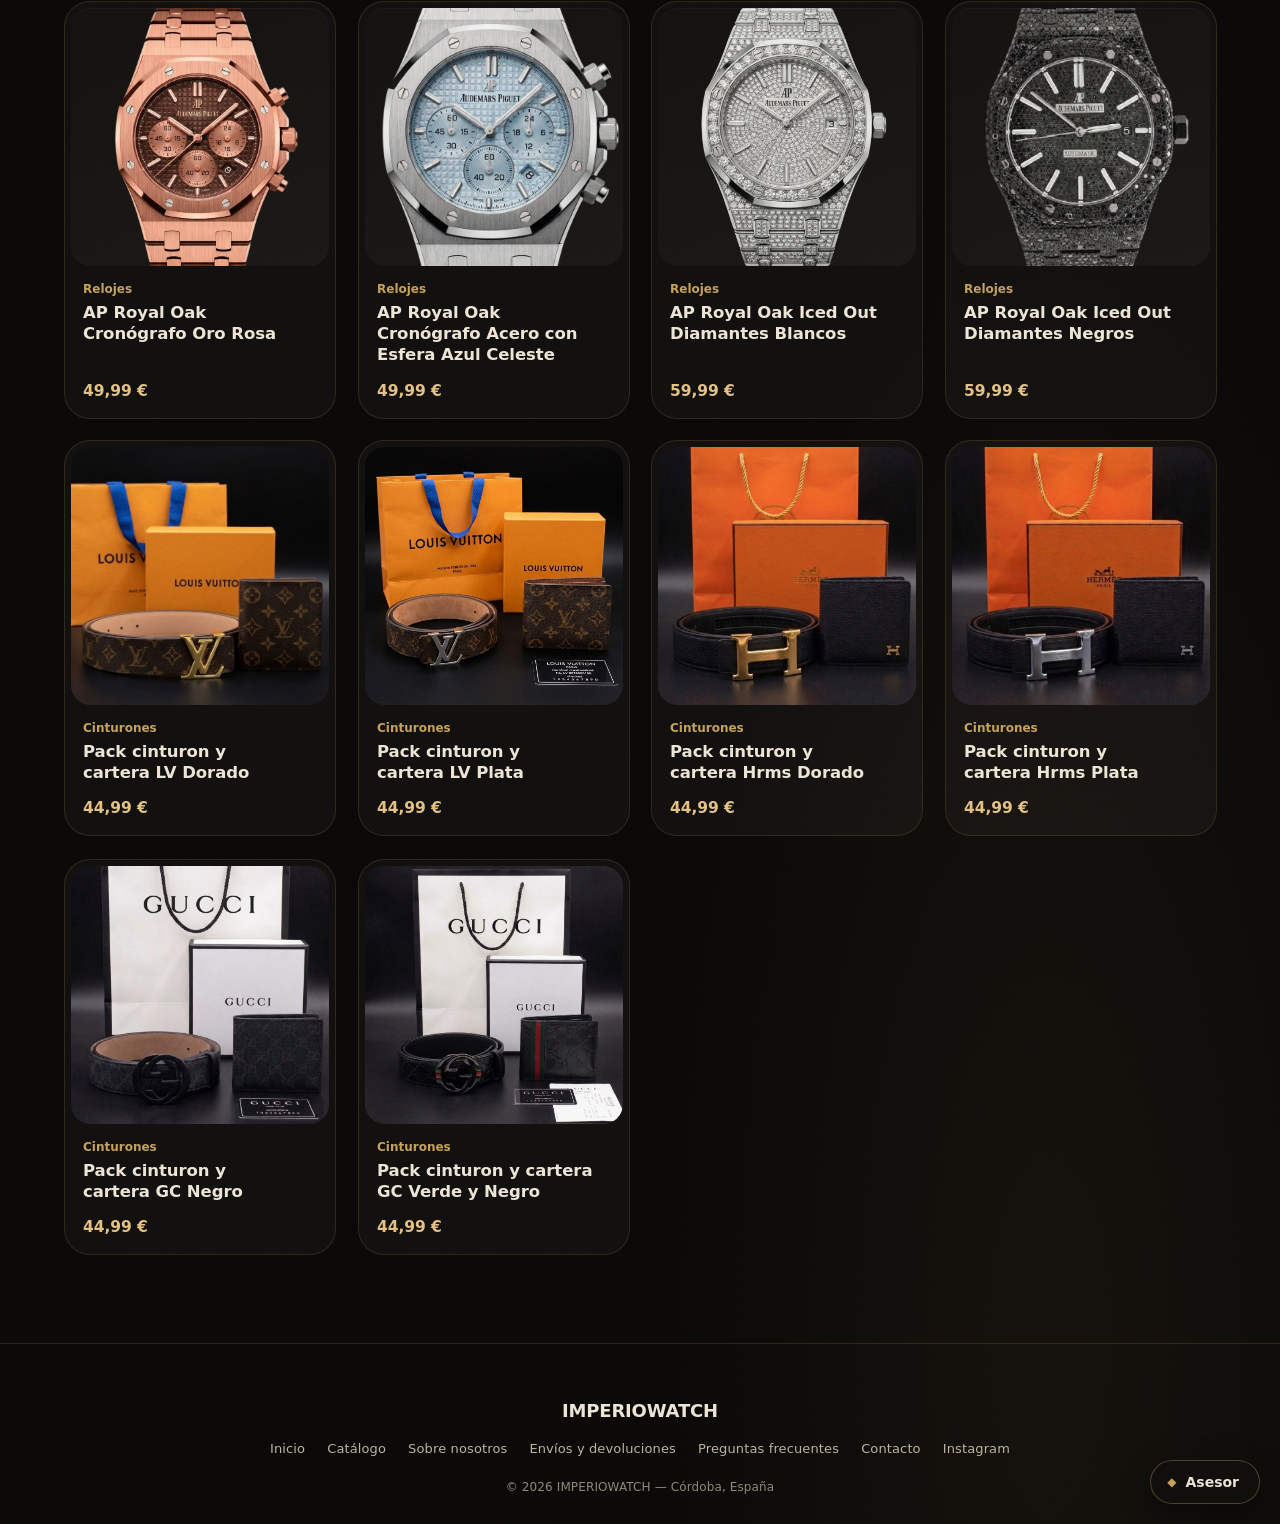
==== commit 0332d253: "Add files via upload" ====
--- a/catalogo.html
+++ b/catalogo.html
@@ -1,80 +1,124 @@
-<!DOCTYPE html>
+<!doctype html>
 <html lang="es">
-<head>
-<meta charset="UTF-8">
-<meta name="viewport" content="width=device-width, initial-scale=1.0">
-<title>Catálogo — IMPERIOWATCH</title>
-<meta name="description" content="Descubre el catálogo completo de IMPERIOWATCH: relojes, carteras y cinturones. Filtra por categoría y encuentra tu complemento ideal.">
-<meta name="theme-color" content="#0a0908">
-<link rel="icon" type="image/jpeg" href="assets/logo.jpeg">
-<meta property="og:type" content="website">
-<meta property="og:title" content="Catálogo — IMPERIOWATCH">
-<meta property="og:description" content="Descubre el catálogo completo de IMPERIOWATCH: relojes, carteras y cinturones. Filtra por categoría y encuentra tu complemento ideal.">
-<meta property="og:image" content="assets/logo.jpeg">
-<meta property="og:locale" content="es_ES">
-<link rel="stylesheet" href="css/style.css">
-</head>
-<body>
+  <head>
+    <meta charset="UTF-8" />
+    <meta name="viewport" content="width=device-width, initial-scale=1.0" />
+    <title>Catálogo — IMPERIOWATCH</title>
+    <meta
+      name="description"
+      content="Descubre el catálogo completo de IMPERIOWATCH: relojes, carteras y cinturones. Filtra por categoría y encuentra tu complemento ideal."
+    />
+    <meta name="theme-color" content="#0a0908" />
+    <link rel="icon" type="image/jpeg" href="assets/logo.jpeg" />
+    <meta property="og:type" content="website" />
+    <meta property="og:title" content="Catálogo — IMPERIOWATCH" />
+    <meta
+      property="og:description"
+      content="Descubre el catálogo completo de IMPERIOWATCH: relojes, carteras y cinturones. Filtra por categoría y encuentra tu complemento ideal."
+    />
+    <meta property="og:image" content="assets/logo.jpeg" />
+    <meta property="og:locale" content="es_ES" />
+    <link rel="stylesheet" href="css/style.css" />
+  </head>
+  <body>
+    <div id="preloader">
+      <div class="logo-intro">
+        <div class="ring-wrap">
+          <svg viewBox="0 0 100 100">
+            <circle class="ring-bg" cx="50" cy="50" r="46.2" />
+            <circle class="ring-draw" cx="50" cy="50" r="46.2" />
+          </svg>
+          <span class="mono">W</span>
+        </div>
+        <div class="word">
+          <span style="animation-delay: 1s">I</span
+          ><span style="animation-delay: 1.03s">M</span
+          ><span style="animation-delay: 1.07s">P</span
+          ><span style="animation-delay: 1.1s">E</span
+          ><span style="animation-delay: 1.14s">R</span
+          ><span style="animation-delay: 1.17s">I</span
+          ><span style="animation-delay: 1.21s">O</span><span class="sp"></span
+          ><span style="animation-delay: 1.24s">W</span
+          ><span style="animation-delay: 1.28s">A</span
+          ><span style="animation-delay: 1.31s">T</span
+          ><span style="animation-delay: 1.35s">C</span
+          ><span style="animation-delay: 1.38s">H</span>
+        </div>
+      </div>
+      <img class="pl-mark" src="assets/logo.jpeg" alt="" />
+    </div>
+    <div class="ambient-bg"><canvas id="fondo-puntos"></canvas></div>
+    <div class="grain"></div>
 
-<div id="preloader">
-  <div class="logo-intro">
-    <div class="ring-wrap">
-      <svg viewBox="0 0 100 100"><circle class="ring-bg" cx="50" cy="50" r="46.2"/><circle class="ring-draw" cx="50" cy="50" r="46.2"/></svg>
-      <span class="mono">W</span>
+    <header class="site">
+      <div class="nav-wrap">
+        <a class="brand" href="index.html"
+          ><img src="assets/logo.jpeg" alt="IMPERIOWATCH" />IMPERIOWATCH</a
+        >
+        <button
+          class="nav-toggle"
+          aria-label="Abrir menú"
+          aria-expanded="false"
+        >
+          <span class="bar"></span><span class="bar"></span
+          ><span class="bar"></span>
+        </button>
+        <nav class="main-links">
+          <a href="index.html">Inicio</a>
+          <a href="catalogo.html" class="active">Catálogo</a>
+          <a href="sobre-nosotros.html">Sobre nosotros</a>
+          <a href="envios-devoluciones.html">Envíos y devoluciones</a>
+          <a href="preguntas-frecuentes.html">Preguntas frecuentes</a>
+          <a href="contacto.html">Contacto</a>
+        </nav>
+      </div>
+    </header>
+    <div class="ticker" aria-hidden="true">
+      <div class="ticker-track">
+        <span>ENVÍO 24-48H</span><span class="sep">◆</span
+        ><span>DEVOLUCIONES 14 DÍAS</span><span class="sep">◆</span
+        ><span>PIEZAS REVISADAS A MANO</span><span class="sep">◆</span
+        ><span>ENVÍO DESDE ESPAÑA</span><span class="sep">◆</span
+        ><span>ENVÍO 24-48H</span><span class="sep">◆</span
+        ><span>DEVOLUCIONES 14 DÍAS</span><span class="sep">◆</span
+        ><span>PIEZAS REVISADAS A MANO</span><span class="sep">◆</span
+        ><span>ENVÍO DESDE ESPAÑA</span><span class="sep">◆</span>
+      </div>
     </div>
-    <div class="word"><span style="animation-delay:1.00s">I</span><span style="animation-delay:1.03s">M</span><span style="animation-delay:1.07s">P</span><span style="animation-delay:1.10s">E</span><span style="animation-delay:1.14s">R</span><span style="animation-delay:1.17s">I</span><span style="animation-delay:1.21s">O</span><span class="sp"></span><span style="animation-delay:1.24s">W</span><span style="animation-delay:1.28s">A</span><span style="animation-delay:1.31s">T</span><span style="animation-delay:1.35s">C</span><span style="animation-delay:1.38s">H</span></div>
-  </div>
-  <img class="pl-mark" src="assets/logo.jpeg" alt="">
-</div>
-<div class="ambient-bg"></div>
-<div class="grain"></div>
 
-<header class="site">
-  <div class="nav-wrap">
-    <a class="brand" href="index.html"><img src="assets/logo.jpeg" alt="IMPERIOWATCH">IMPERIOWATCH</a>
-    <button class="nav-toggle" aria-label="Abrir menú" aria-expanded="false"><span class="bar"></span><span class="bar"></span><span class="bar"></span></button>
-    <nav class="main-links">
-      <a href="index.html">Inicio</a>
-      <a href="catalogo.html" class="active">Catálogo</a>
-      <a href="sobre-nosotros.html">Sobre nosotros</a>
-      <a href="envios-devoluciones.html">Envíos y devoluciones</a>
-      <a href="preguntas-frecuentes.html">Preguntas frecuentes</a>
-      <a href="contacto.html">Contacto</a>
-    </nav>
-  </div>
-</header>
-<div class="ticker" aria-hidden="true">
-  <div class="ticker-track">
-    <span>ENVÍO 24-48H</span><span class="sep">◆</span><span>DEVOLUCIONES 14 DÍAS</span><span class="sep">◆</span><span>PIEZAS REVISADAS A MANO</span><span class="sep">◆</span><span>ENVÍO DESDE ESPAÑA</span><span class="sep">◆</span><span>ENVÍO 24-48H</span><span class="sep">◆</span><span>DEVOLUCIONES 14 DÍAS</span><span class="sep">◆</span><span>PIEZAS REVISADAS A MANO</span><span class="sep">◆</span><span>ENVÍO DESDE ESPAÑA</span><span class="sep">◆</span>
-  </div>
-</div>
+    <section class="page-head">
+      <span class="eyebrow"><span class="dot"></span>CATÁLOGO</span>
+      <h1>Toda la <em>colección</em>, en un solo lugar.</h1>
+      <p>Filtra por categoría y encuentra tu próximo complemento favorito.</p>
+    </section>
 
-<section class="page-head">
-  <span class="eyebrow"><span class="dot"></span>CATÁLOGO</span>
-  <h1>Toda la <em>colección</em>, en un solo lugar.</h1>
-  <p>Filtra por categoría y encuentra tu próximo complemento favorito.</p>
-</section>
+    <div class="container">
+      <div class="filters" id="filtros"></div>
+      <div class="grid" id="grid-productos"></div>
+    </div>
 
-<div class="container">
-  <div class="filters" id="filtros"></div>
-  <div class="grid" id="grid-productos"></div>
-</div>
+    <footer class="site">
+      <div class="f-logo">IMPERIOWATCH</div>
+      <div class="f-links">
+        <a href="index.html">Inicio</a>
+        <a href="catalogo.html">Catálogo</a>
+        <a href="sobre-nosotros.html">Sobre nosotros</a>
+        <a href="envios-devoluciones.html">Envíos y devoluciones</a>
+        <a href="preguntas-frecuentes.html">Preguntas frecuentes</a>
+        <a href="contacto.html">Contacto</a>
+        <a
+          href="https://www.instagram.com/imperiowatchesp?igsi=MTRuZHB0anQzMjlsMQ=="
+          target="_blank"
+          rel="noopener"
+          >Instagram</a
+        >
+      </div>
+      <div class="copyright">© 2026 IMPERIOWATCH — Córdoba, España</div>
+    </footer>
 
-<footer class="site">
-  <div class="f-logo">IMPERIOWATCH</div>
-  <div class="f-links">
-    <a href="index.html">Inicio</a>
-    <a href="catalogo.html">Catálogo</a>
-    <a href="sobre-nosotros.html">Sobre nosotros</a>
-    <a href="envios-devoluciones.html">Envíos y devoluciones</a>
-      <a href="preguntas-frecuentes.html">Preguntas frecuentes</a>
-    <a href="contacto.html">Contacto</a>
-    <a href="https://www.instagram.com/imperiowatchesp?igsi=MTRuZHB0anQzMjlsMQ==" target="_blank" rel="noopener">Instagram</a>
-  </div>
-  <div class="copyright">© 2026 IMPERIOWATCH — Córdoba, España</div>
-</footer>
-
-<script src="js/productos.js"></script>
-<script src="js/site.js"></script>
-</body>
+    <script src="js/productos.js"></script>
+    <script src="js/site.js"></script>
+    <script src="js/fondo-puntos.js"></script>
+    <script src="js/asesor.js" defer></script>
+  </body>
 </html>
--- a/css/style.css
+++ b/css/style.css
@@ -405,17 +405,17 @@
 @keyframes zoomIn{from{opacity:0;scale:0.96;}to{opacity:1;scale:1;}}
 
 .product-view .details > *{opacity:0;transform:translateY(16px);animation:fadeUpMotion .7s var(--ease-out) forwards;}
-.product-view .details .crumb{display:inline-block;font-size:12px;color:var(--bone-dim);margin-bottom:16px;transition:color .25s;animation-delay:.06s;}
+.product-view .details .crumb{display:inline-block;font-family:var(--font-display);font-size:13px;font-weight:500;color:var(--bone-dim);margin-bottom:16px;transition:color .25s;animation-delay:.06s;}
 .product-view .details .crumb:hover{color:var(--gold-bright);}
-.product-view .details .cat{font-size:11px;letter-spacing:0.16em;color:var(--gold);text-transform:uppercase;animation-delay:.14s;}
+.product-view .details .cat{font-family:var(--font-display);font-size:13px;font-weight:600;letter-spacing:0;color:var(--gold);animation-delay:.14s;}
 .product-view .details h1{font-size:clamp(28px,3.4vw,38px);margin-top:12px;font-weight:700;animation-delay:.22s;}
-.product-view .details .price{font-size:23px;color:var(--gold-bright);margin:20px 0;animation-delay:.3s;}
-.product-view .details p.desc{color:var(--bone-dim);line-height:1.9;font-size:14.5px;margin-bottom:30px;animation-delay:.38s;}
+.product-view .details .price{font-family:var(--font-display);font-size:26px;font-weight:600;letter-spacing:-0.012em;font-variant-numeric:tabular-nums;color:var(--gold-bright);margin:20px 0;animation-delay:.3s;}
+.product-view .details p.desc{font-family:var(--font-body);font-weight:400;color:#bdb4a2;line-height:1.8;font-size:15px;margin-bottom:30px;animation-delay:.38s;}
 .opt-row{margin-bottom:24px;animation-delay:.46s;}
-.opt-row label{display:block;font-size:11px;letter-spacing:0.12em;color:var(--bone-dim);text-transform:uppercase;margin-bottom:10px;}
+.opt-row label{display:block;font-family:var(--font-display);font-size:13px;font-weight:600;color:var(--bone);margin-bottom:10px;}
 .opt-pills{display:flex;gap:10px;flex-wrap:wrap;}
 .opt-pills span{
-  border:1px solid var(--glass-border);border-radius:999px;padding:9px 18px;font-size:13px;
+  border:1px solid var(--glass-border);border-radius:999px;padding:9px 18px;font-family:var(--font-body);font-size:13.5px;font-weight:500;
   cursor:pointer;transition:all .25s var(--ease-out);
 }
 .opt-pills span:hover, .opt-pills span.sel{border-color:var(--gold);color:var(--gold-bright);background:rgba(198,161,91,0.08);}
@@ -509,7 +509,7 @@
    TICKER-STYLE CTA · PEDIDO / INSTAGRAM
    ================================================ */
 .purchase-box{margin-top:30px;display:flex;flex-direction:column;gap:11px;max-width:440px;}
-.purchase-note{font-size:11px;letter-spacing:.08em;text-transform:uppercase;color:var(--bone-dim);display:flex;align-items:center;gap:8px;margin-bottom:4px;}
+.purchase-note{font-family:var(--font-body);font-size:13px;font-weight:500;color:var(--bone-dim);display:flex;align-items:center;gap:8px;margin-bottom:4px;}
 .purchase-dot{width:6px;height:6px;border-radius:50%;background:var(--gold);box-shadow:0 0 12px rgba(198,161,91,.45);}
 .instagram-btn{display:flex;align-items:center;justify-content:center;gap:12px;background:var(--gold);color:#0b0907;border-color:var(--gold);font-weight:700;}
 .instagram-btn span{font-size:16px;line-height:1;}
@@ -641,3 +641,275 @@
 }
 
 .page-head{position:relative;}
+
+/* ---------- ESTADO DEL PRODUCTO: agotado ---------- */
+.card .thumb{position:relative;}
+.estado-badge{
+  position:absolute;top:12px;left:12px;z-index:2;
+  padding:6px 12px;border-radius:999px;
+  font-size:12px;font-weight:600;letter-spacing:.01em;color:var(--bone);
+  background:rgba(10,9,8,.72);
+  -webkit-backdrop-filter:blur(14px) saturate(1.4);backdrop-filter:blur(14px) saturate(1.4);
+  border:1px solid var(--glass-border-strong);
+}
+.estado-badge.inline{
+  position:static;display:inline-block;vertical-align:middle;margin-left:12px;
+  font-family:var(--font-body);
+}
+.card.agotado .thumb img{filter:grayscale(.85) brightness(.7);}
+.card.agotado .price{color:var(--bone-dim);text-decoration:line-through;text-decoration-color:rgba(168,159,140,.5);}
+@media (hover:hover) and (pointer:fine){
+  .card.agotado:hover .thumb img{transform:none;filter:grayscale(.85) brightness(.78);}
+}
+.purchase-note.agotado .purchase-dot{background:var(--bone-dim);box-shadow:none;}
+.btn[disabled], .btn[aria-disabled="true"]{
+  background:var(--glass-strong);color:var(--bone-dim);border:1px solid var(--glass-border);
+  cursor:not-allowed;box-shadow:none;transform:none;
+}
+.btn[disabled]::before{display:none;}
+@media (hover:hover) and (pointer:fine){
+  .btn[disabled]:hover{background:var(--glass-strong);transform:none;box-shadow:none;}
+}
+.order-agotado{text-align:center;padding:20px 10px 8px;}
+.order-agotado h2{font-size:26px;margin:0 0 12px;}
+.order-agotado p{color:var(--bone-dim);line-height:1.8;font-size:13.5px;max-width:520px;margin:0 auto 24px;}
+
+/* ---------- PRECIOS: misma tipografía que el resto de la web ---------- */
+.card .price{
+  font-family:var(--font-display);
+  font-size:15.5px;
+  font-weight:600;
+  letter-spacing:-0.005em;
+  font-variant-numeric:tabular-nums;
+}
+
+/* ---------- HERO: red de puntos flotantes ---------- */
+.particulas{
+  position:absolute;
+  top:0;bottom:0;left:50%;
+  width:100vw;height:100%;
+  transform:translateX(-50%);
+  pointer-events:none;
+  z-index:-1;
+  -webkit-mask-image:linear-gradient(to bottom, #000 55%, transparent 100%);
+          mask-image:linear-gradient(to bottom, #000 55%, transparent 100%);
+}
+
+/* ---------- CATÁLOGO: malla de puntos con muelle ---------- */
+.ambient-bg #fondo-puntos{
+  position:absolute;inset:0;
+  width:100%;height:100%;
+  display:block;
+  pointer-events:none;
+}
+/* la cuadrícula de líneas de fondo chocaría con los puntos: se oculta solo aquí */
+.ambient-bg:has(#fondo-puntos)::after{display:none;}
+
+/* ---------- LEGIBILIDAD GLOBAL: textos pequeños ---------- */
+:root{
+  --bone-dim:#bcb3a0;            /* gris más claro para los textos secundarios */
+}
+
+body{
+  font-weight:400;               /* antes 300: todo el texto era fino */
+}
+
+.page-head p{
+  font-weight:400;
+  font-size:15.5px;
+}
+
+/* tarjetas de información (Calidad, Envíos, Atención) */
+.info-cards .box p{
+  font-size:14px;
+  line-height:1.7;
+}
+
+/* footer */
+footer.site .f-links a{
+  font-size:13px;
+  font-weight:500;
+  letter-spacing:0.01em;
+}
+footer.site .copyright{
+  font-size:12px;
+  letter-spacing:0.01em;
+  opacity:0.75;
+}
+
+/* categoría de las tarjetas del catálogo y del pedido */
+.card .cat,
+.order-product-info .cat{
+  font-size:12px;
+  font-weight:600;
+  letter-spacing:0;
+  text-transform:none;
+}
+
+/* página de pedido */
+.order-product-info p{ font-size:14px; }
+.order-form label{
+  font-size:12.5px;
+  font-weight:500;
+  letter-spacing:0;
+  text-transform:none;
+  color:var(--bone);
+}
+.check-line{ font-size:13px !important; }
+.cod-box span{ font-size:13px; }
+.form-help{ font-size:12.5px; }
+.form-error{ font-size:13px; }
+
+/* ---------- ASESOR IMPERIOWATCH ---------- */
+/* !important: la regla global "body > *" de la web fuerza position:relative y z-index:1 */
+#asesor-root{position:fixed !important;inset:0 !important;z-index:80 !important;pointer-events:none;}
+#asesor-root > *{pointer-events:auto;}
+
+.asesor-fab{
+  position:absolute;right:20px;bottom:calc(20px + env(safe-area-inset-bottom, 0px));
+  display:inline-flex;align-items:center;gap:9px;
+  padding:13px 20px 13px 16px;border-radius:999px;
+  background:rgba(18,16,14,.82);
+  -webkit-backdrop-filter:blur(16px) saturate(1.4);backdrop-filter:blur(16px) saturate(1.4);
+  border:1px solid var(--glass-border-strong);color:var(--bone);
+  font-family:var(--font-body);font-size:14px;font-weight:600;cursor:pointer;
+  box-shadow:0 10px 30px rgba(0,0,0,.45);
+  transition:transform .25s var(--ease-out), border-color .25s ease;
+}
+.asesor-fab-glifo{color:var(--gold);font-size:12px;}
+.asesor-fab-punto{
+  position:absolute;top:-2px;right:-2px;width:11px;height:11px;border-radius:50%;
+  background:var(--gold-bright);box-shadow:0 0 0 3px #0a0908;
+}
+.asesor-fab-punto[hidden]{display:none;}
+@media (hover:hover) and (pointer:fine){
+  .asesor-fab:hover{transform:translateY(-2px);border-color:var(--gold);}
+}
+.asesor-fab:active{transform:scale(.97);}
+.asesor-fab:focus-visible, .asesor-chip:focus-visible, .asesor-icono:focus-visible,
+.asesor-enviar:focus-visible, .asesor-campo:focus-visible, .asesor-card:focus-visible{
+  outline:2px solid var(--gold-bright);outline-offset:2px;
+}
+
+.asesor-panel{
+  position:absolute;right:20px;bottom:calc(84px + env(safe-area-inset-bottom, 0px));
+  width:min(390px, calc(100vw - 32px));height:min(620px, calc(100dvh - 120px));
+  display:flex;flex-direction:column;overflow:hidden;
+  border-radius:20px;background:rgba(14,12,10,.94);
+  -webkit-backdrop-filter:blur(22px) saturate(1.3);backdrop-filter:blur(22px) saturate(1.3);
+  border:1px solid var(--glass-border-strong);
+  box-shadow:0 24px 60px rgba(0,0,0,.6);
+  animation:asesorEntra .32s var(--ease-out);
+}
+.asesor-panel[hidden]{display:none;}
+
+.asesor-head{
+  display:flex;align-items:center;justify-content:space-between;gap:12px;
+  padding:15px 16px 14px 18px;border-bottom:1px solid var(--hairline);
+}
+.asesor-titulos{display:flex;flex-direction:column;gap:2px;min-width:0;}
+.asesor-titulos strong{font-family:var(--font-display);font-size:15px;font-weight:600;color:var(--bone);}
+.asesor-titulos span{font-size:13px;color:var(--bone-dim);}
+.asesor-acciones{display:flex;gap:6px;}
+.asesor-icono{
+  width:36px;height:36px;border-radius:50%;display:grid;place-items:center;
+  background:transparent;border:1px solid var(--glass-border);color:var(--bone-dim);
+  font-size:15px;cursor:pointer;transition:color .2s ease, border-color .2s ease, background .2s ease;
+}
+@media (hover:hover) and (pointer:fine){
+  .asesor-icono:hover{color:var(--gold-bright);border-color:var(--gold);background:var(--glass);}
+}
+
+.asesor-msgs{
+  flex:1;overflow-y:auto;overscroll-behavior:contain;
+  display:flex;flex-direction:column;gap:14px;padding:16px;
+  scrollbar-width:thin;scrollbar-color:rgba(198,161,91,.35) transparent;
+}
+.asesor-fila{display:flex;flex-direction:column;gap:8px;max-width:92%;}
+.asesor-fila.bot{align-self:flex-start;}
+.asesor-fila.user{align-self:flex-end;align-items:flex-end;max-width:85%;}
+.asesor-fila.nuevo{animation:asesorMsg .3s var(--ease-out);}
+
+.asesor-burbuja{
+  padding:11px 14px;border-radius:16px;font-size:14.5px;line-height:1.55;
+  white-space:pre-wrap;overflow-wrap:anywhere;
+}
+.asesor-fila.bot .asesor-burbuja{
+  background:rgba(255,255,255,.06);border:1px solid var(--glass-border);
+  color:var(--bone);border-top-left-radius:6px;
+}
+.asesor-fila.user .asesor-burbuja{
+  background:var(--gold);color:#14110c;font-weight:500;border-top-right-radius:6px;
+}
+.asesor-burbuja.escribiendo{display:flex;gap:5px;padding:15px 16px;}
+.asesor-burbuja.escribiendo i{
+  width:7px;height:7px;border-radius:50%;background:var(--bone-dim);
+  animation:asesorPunto 1s ease-in-out infinite;
+}
+.asesor-burbuja.escribiendo i:nth-child(2){animation-delay:.15s;}
+.asesor-burbuja.escribiendo i:nth-child(3){animation-delay:.3s;}
+
+.asesor-chips{display:flex;flex-wrap:wrap;gap:8px;}
+.asesor-chip{
+  padding:9px 14px;border-radius:999px;background:transparent;
+  border:1px solid var(--glass-border-strong);color:var(--gold-bright);
+  font-family:var(--font-body);font-size:13.5px;font-weight:500;cursor:pointer;
+  transition:background .2s ease, color .2s ease, transform .15s ease;
+}
+@media (hover:hover) and (pointer:fine){
+  .asesor-chip:hover{background:var(--gold);color:#14110c;}
+}
+.asesor-chip:active{transform:scale(.97);}
+
+.asesor-cards{display:grid;gap:8px;}
+.asesor-card{
+  display:grid;grid-template-columns:64px 1fr;gap:12px;align-items:center;
+  padding:10px;border-radius:14px;background:var(--glass);border:1px solid var(--glass-border);
+  transition:border-color .2s ease, background .2s ease;
+}
+@media (hover:hover) and (pointer:fine){
+  .asesor-card:hover{border-color:var(--gold);background:var(--glass-strong);}
+}
+.asesor-card img{
+  width:64px;height:64px;object-fit:contain;border-radius:10px;background:rgba(255,255,255,.04);
+}
+.asesor-card-info{display:flex;flex-direction:column;gap:3px;min-width:0;}
+.asesor-card-info b{font-size:13.5px;font-weight:600;color:var(--bone);line-height:1.35;}
+.asesor-card-precio{font-size:14px;font-weight:600;color:var(--gold-bright);font-variant-numeric:tabular-nums;}
+.asesor-card-info small{font-size:12.5px;color:var(--bone-dim);line-height:1.4;}
+
+.asesor-form{
+  display:flex;gap:8px;padding:12px 14px 8px;border-top:1px solid var(--hairline);
+}
+.asesor-campo{
+  flex:1;min-width:0;height:44px;padding:0 16px;border-radius:999px;
+  background:rgba(255,255,255,.05);border:1px solid var(--glass-border);color:var(--bone);
+  font-family:var(--font-body);font-size:16px;
+}
+.asesor-campo::placeholder{color:var(--bone-dim);}
+.asesor-campo:disabled{opacity:.6;}
+.asesor-enviar{
+  height:44px;padding:0 18px;border-radius:999px;border:0;background:var(--gold);color:#14110c;
+  font-family:var(--font-body);font-size:14px;font-weight:600;cursor:pointer;
+}
+.asesor-enviar:disabled{opacity:.5;cursor:default;}
+.asesor-aviso{margin:0;padding:0 16px 14px;font-size:12.5px;line-height:1.5;color:var(--bone-dim);}
+.asesor-aviso a{color:var(--gold-bright);text-decoration:underline;text-underline-offset:2px;}
+
+@keyframes asesorEntra{from{opacity:0;transform:translateY(12px) scale(.98);}to{opacity:1;transform:none;}}
+@keyframes asesorMsg{from{opacity:0;transform:translateY(8px);}to{opacity:1;transform:none;}}
+@keyframes asesorPunto{0%,80%,100%{opacity:.3;transform:translateY(0);}40%{opacity:1;transform:translateY(-3px);}}
+
+@media (max-width:640px){
+  .asesor-fab{right:14px;bottom:calc(14px + env(safe-area-inset-bottom, 0px));}
+  .asesor.abierto .asesor-fab{display:none;}
+  .asesor-panel{
+    left:0;right:0;bottom:0;width:100%;height:min(86dvh, 680px);
+    border-radius:20px 20px 0 0;border-bottom:0;
+    padding-bottom:env(safe-area-inset-bottom, 0px);
+  }
+}
+@media (prefers-reduced-motion:reduce){
+  .asesor-panel, .asesor-fila.nuevo, .asesor-burbuja.escribiendo i{animation:none;}
+  .asesor-fab, .asesor-chip, .asesor-card, .asesor-icono{transition:none;}
+}
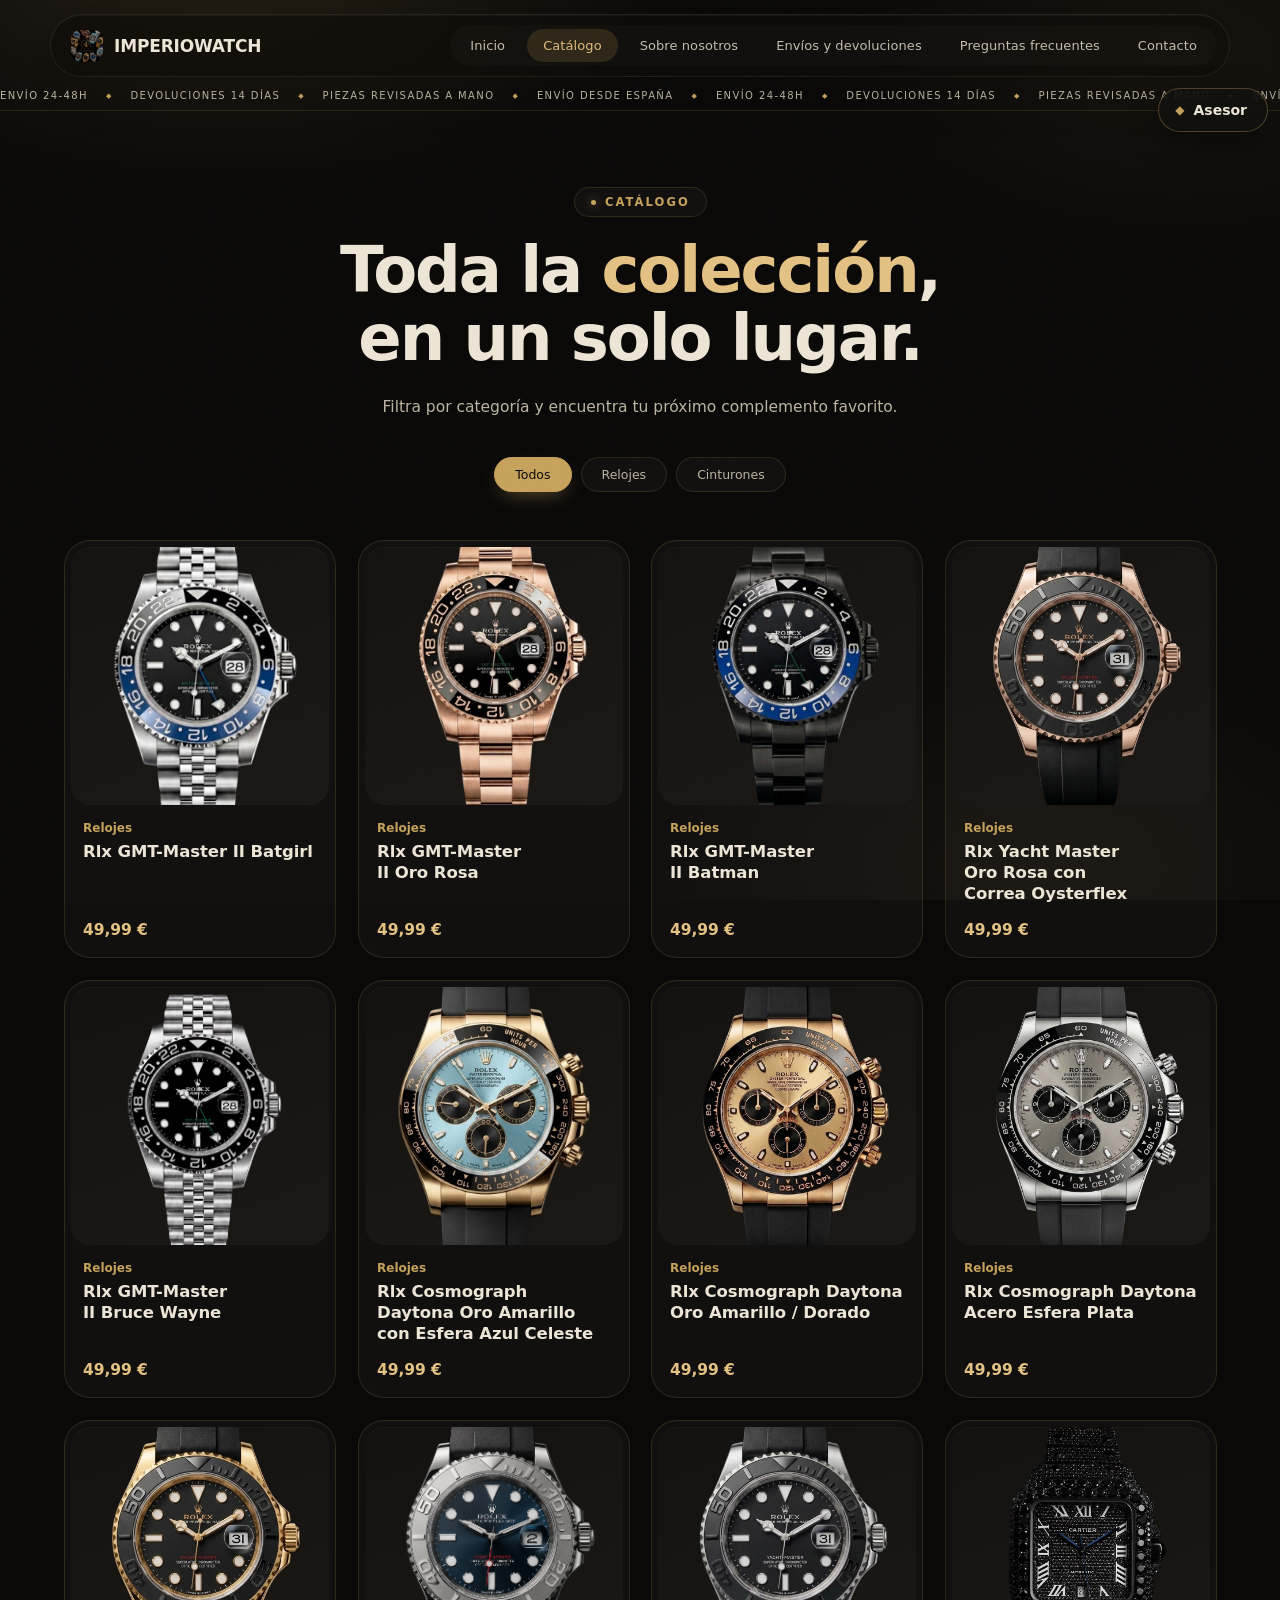
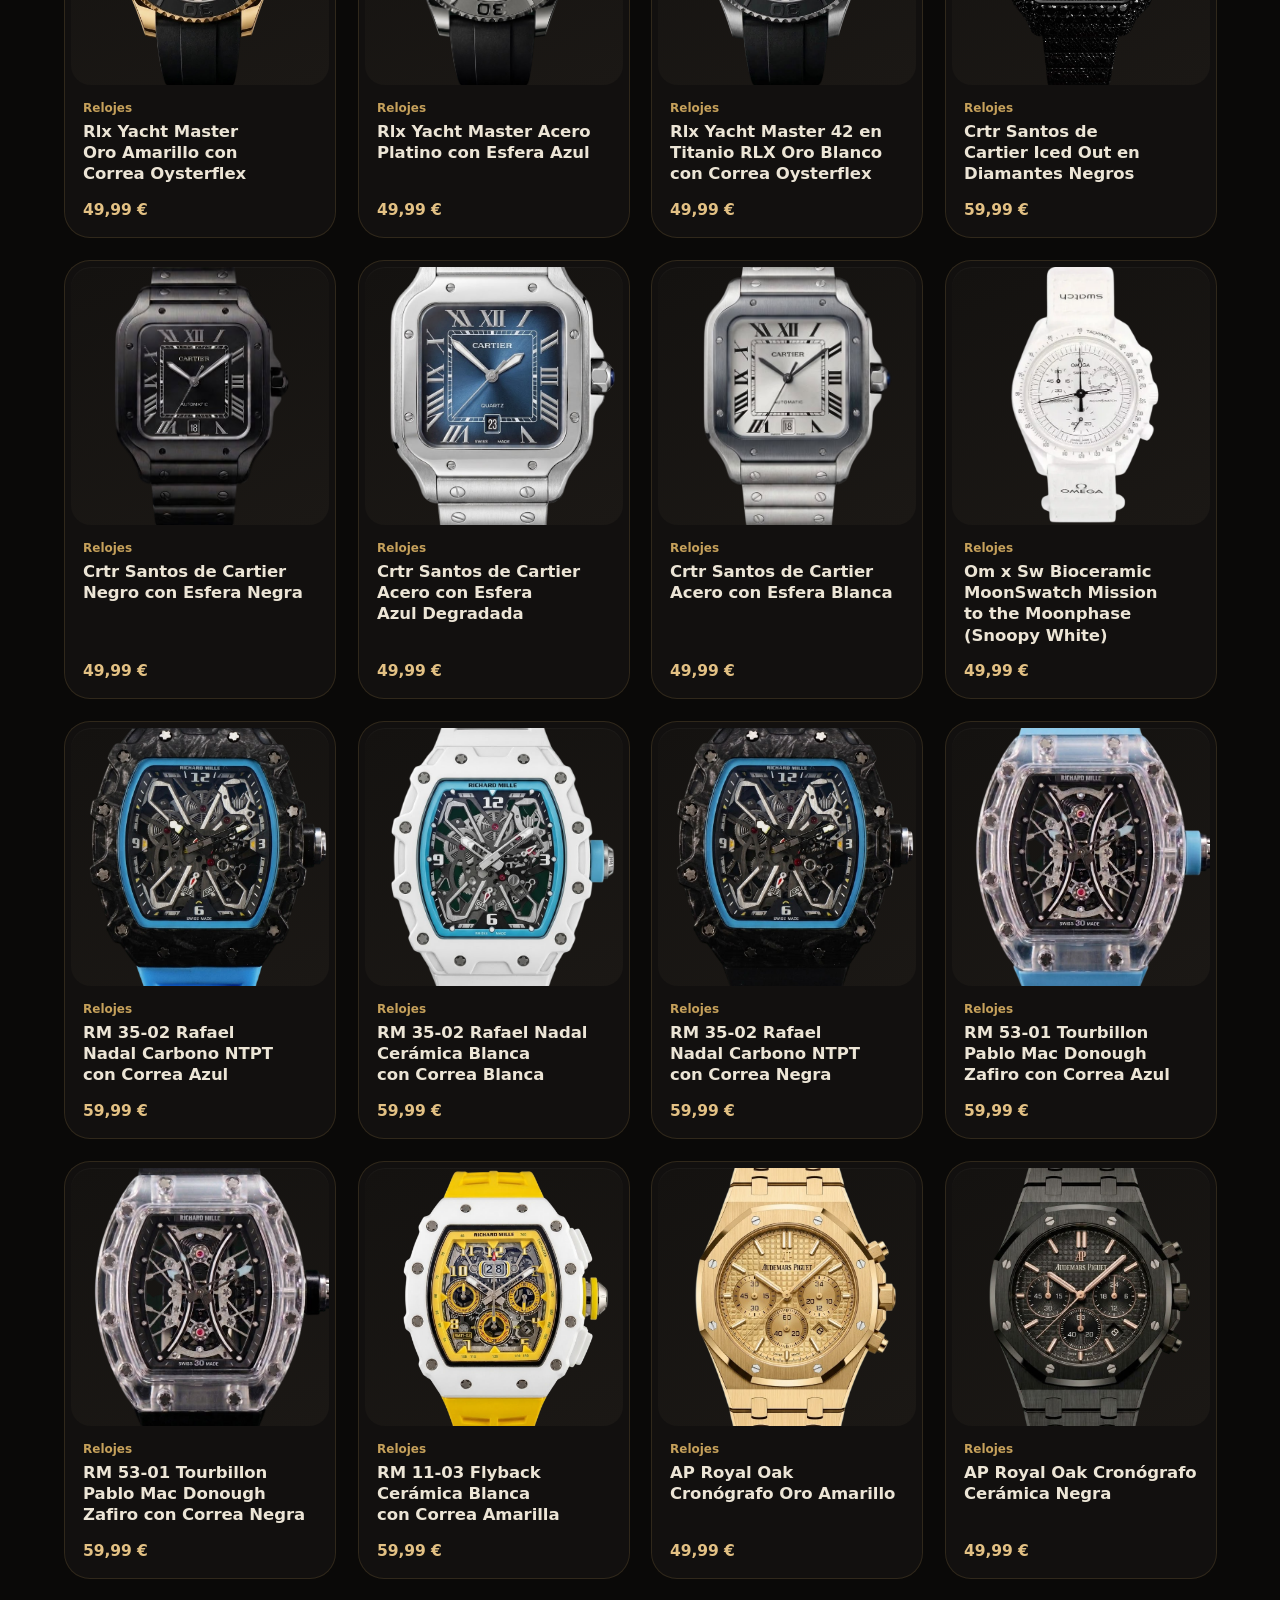
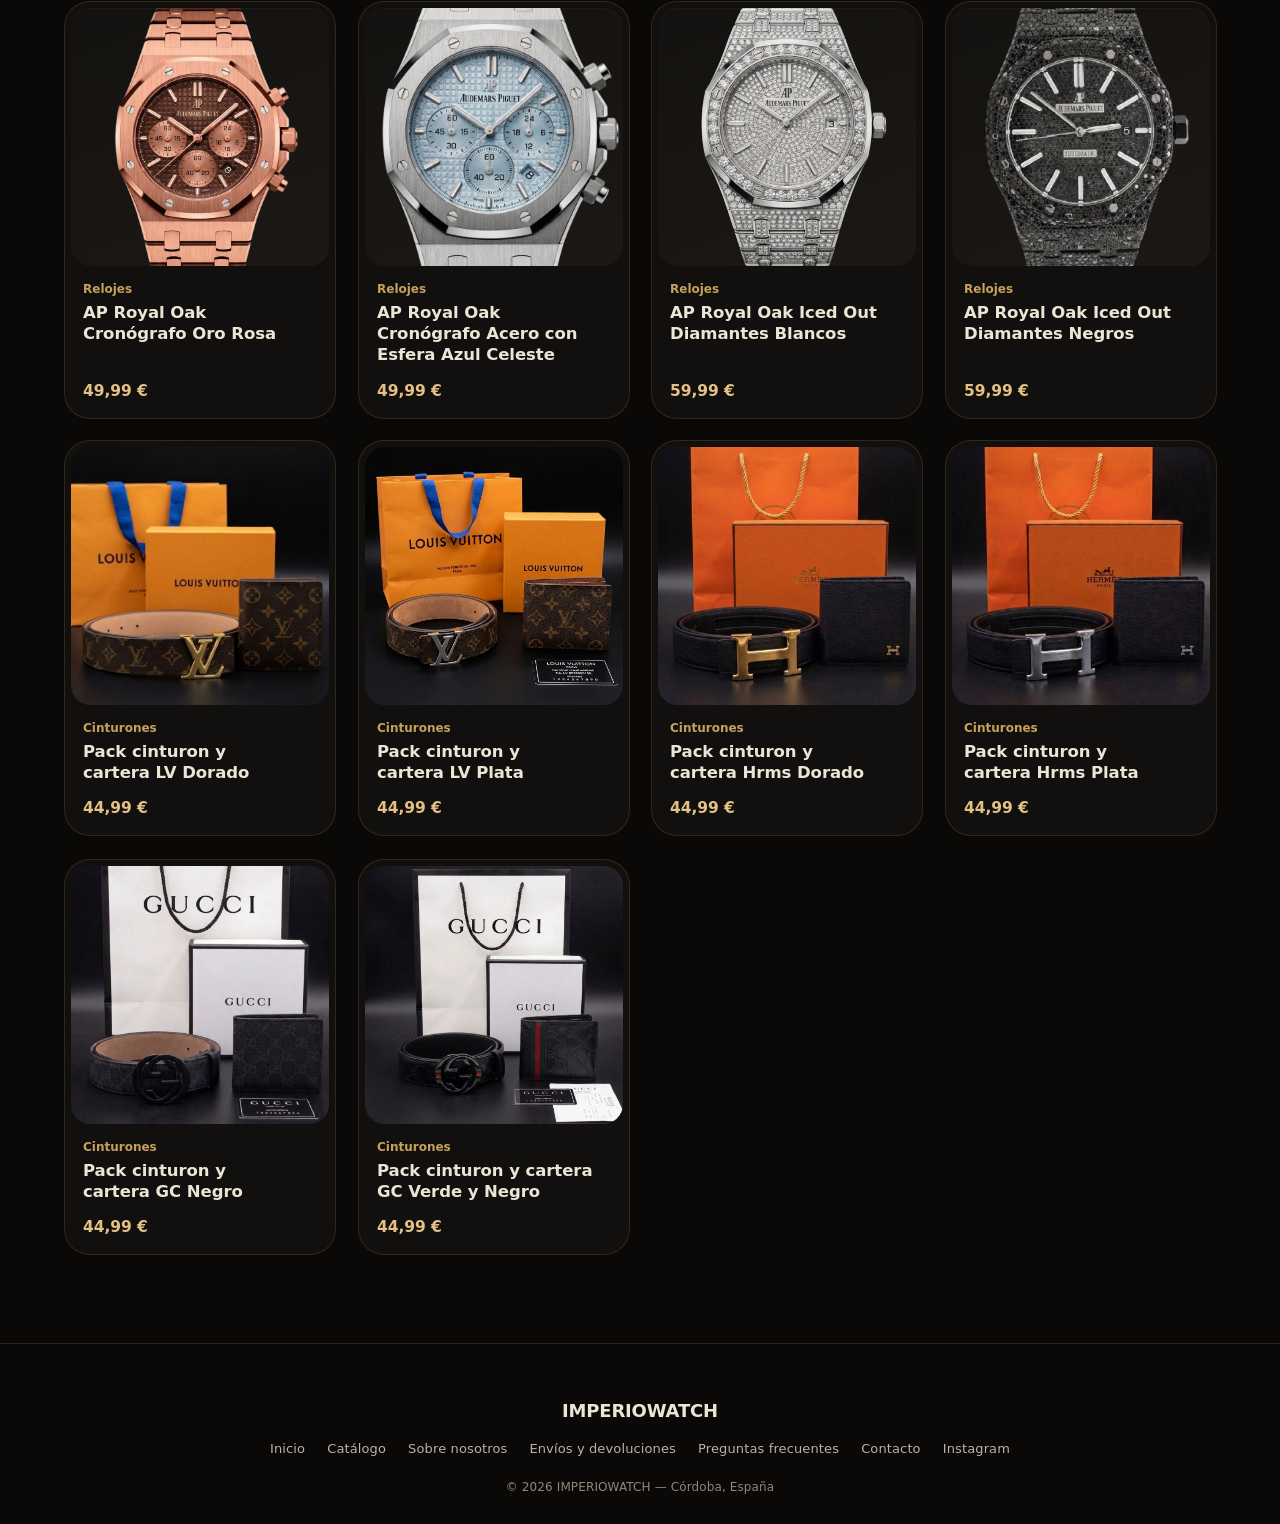
==== commit d6d5ecad: "Add files via upload" ====
--- a/catalogo.html
+++ b/catalogo.html
@@ -2,7 +2,7 @@
 <html lang="es">
   <head>
     <meta charset="UTF-8" />
-    <meta name="viewport" content="width=device-width, initial-scale=1.0" />
+    <meta name="viewport" content="width=device-width, initial-scale=1.0, viewport-fit=cover, interactive-widget=resizes-content" />
     <title>Catálogo — IMPERIOWATCH</title>
     <meta
       name="description"
--- a/css/style.css
+++ b/css/style.css
@@ -40,7 +40,8 @@
 }
 
 *{margin:0;padding:0;box-sizing:border-box;}
-html{scrollbar-color:var(--bronze) var(--void); scrollbar-width:thin; scroll-behavior:smooth;}
+html{scrollbar-color:var(--bronze) var(--void); scrollbar-width:thin; scroll-behavior:smooth;
+  -webkit-tap-highlight-color:transparent; -webkit-text-size-adjust:100%;}
 
 body{
   background:var(--void);
@@ -49,6 +50,9 @@
   font-weight:300;
   font-size:15px;
   min-height:100vh;
+  min-height:100dvh;
+  padding-left:env(safe-area-inset-left, 0px);
+  padding-right:env(safe-area-inset-right, 0px);
   overflow-x:hidden;
 }
 
@@ -144,8 +148,9 @@
 
 body.page-leaving{animation:pageLeave .3s var(--ease-in-out) forwards;}
 @keyframes pageLeave{to{opacity:0;transform:translateY(-6px);}}
-body{animation:pageEnter .5s var(--ease-out) both;}
-@keyframes pageEnter{from{opacity:0;transform:translateY(10px) scale(.99);}to{opacity:1;transform:translateY(0) scale(1);}}
+/* backwards, no both: con forwards el body se queda con un transform animado y pasa a ser el bloque contenedor de los position:fixed (menú, asesor) */
+body{animation:pageEnter .5s var(--ease-out) backwards;}
+@keyframes pageEnter{from{opacity:0;transform:translateY(10px) scale(.99);}to{opacity:1;transform:none;}}
 
 /* ================================================
    HEADER — nav flotante tipo isla de cristal
@@ -173,7 +178,9 @@
 }
 .brand{display:flex;align-items:center;gap:11px;font-family:var(--font-display);font-weight:700;font-size:17px;letter-spacing:-0.01em;color:var(--bone);}
 .brand img{width:32px;height:32px;border-radius:9px;transition:transform .6s var(--ease-spring);}
-.brand:hover img{transform:rotate(8deg) scale(1.08);}
+@media (hover:hover) and (pointer:fine){
+  .brand:hover img{transform:rotate(8deg) scale(1.08);}
+}
 
 nav.main-links{display:flex;gap:6px;background:rgba(255,255,255,0.02);border-radius:999px;padding:4px;}
 nav.main-links a{
@@ -192,7 +199,10 @@
 @media (hover:hover) and (pointer:fine){
   nav.main-links a:hover::before{opacity:1;transform:scale(1);}
 }
-nav.main-links a:hover, nav.main-links a.active{color:var(--gold-bright);}
+nav.main-links a.active{color:var(--gold-bright);}
+@media (hover:hover) and (pointer:fine){
+  nav.main-links a:hover{color:var(--gold-bright);}
+}
 nav.main-links a.active::before{opacity:1;transform:scale(1);background:rgba(198,161,91,0.16);}
 
 .nav-toggle{
@@ -200,7 +210,9 @@
   width:38px;height:38px;padding:0;cursor:pointer;flex-direction:column;align-items:center;justify-content:center;gap:5px;
   transition:border-color .3s ease, background .3s ease;
 }
-.nav-toggle:hover{border-color:var(--gold);background:rgba(198,161,91,0.08);}
+@media (hover:hover) and (pointer:fine){
+  .nav-toggle:hover{border-color:var(--gold);background:rgba(198,161,91,0.08);}
+}
 .nav-toggle .bar{width:16px;height:1.5px;background:var(--gold);transition:transform .4s var(--ease-spring), opacity .2s ease;}
 .nav-toggle.open .bar:nth-child(1){transform:translateY(6.5px) rotate(45deg);}
 .nav-toggle.open .bar:nth-child(2){opacity:0;}
@@ -285,7 +297,9 @@
   background:linear-gradient(115deg, transparent, rgba(255,255,255,0.55), transparent);
   transform:skewX(-18deg);transition:left .65s ease;
 }
-.btn:hover::before{left:130%;}
+@media (hover:hover) and (pointer:fine){
+  .btn:hover::before{left:130%;}
+}
 @media (hover:hover) and (pointer:fine){
   .btn:hover{background:var(--gold-bright);transform:translateY(-2px);box-shadow:0 14px 30px -10px rgba(198,161,91,0.5);}
 }
@@ -301,7 +315,9 @@
 .section-head{display:flex;align-items:baseline;justify-content:space-between;gap:16px;margin-bottom:28px;}
 .section-head h2{font-size:26px;}
 .section-head .see-all{font-size:12.5px;font-weight:500;color:var(--gold);border-bottom:1px solid transparent;transition:border-color .25s ease, color .25s ease;white-space:nowrap;}
-.section-head .see-all:hover{border-color:var(--gold);color:var(--gold-bright);}
+@media (hover:hover) and (pointer:fine){
+  .section-head .see-all:hover{border-color:var(--gold);color:var(--gold-bright);}
+}
 @media (max-width:480px){.section-head{flex-direction:column;align-items:flex-start;gap:6px;}}
 
 .filters{display:flex;flex-wrap:wrap;gap:9px;justify-content:center;margin-bottom:48px;}
@@ -372,7 +388,9 @@
 .card .cat{font-size:10px;letter-spacing:0.12em;color:var(--gold);text-transform:uppercase;}
 .card h3{font-size:16.5px;font-weight:600;line-height:1.3;}
 .card h3 a{transition:color .3s ease;}
-.card:hover h3 a{color:var(--gold-bright);}
+@media (hover:hover) and (pointer:fine){
+  .card:hover h3 a{color:var(--gold-bright);}
+}
 .card .price{margin-top:auto;padding-top:10px;font-size:14.5px;color:var(--gold-bright);font-weight:500;}
 
 /* ================================================
@@ -406,7 +424,9 @@
 
 .product-view .details > *{opacity:0;transform:translateY(16px);animation:fadeUpMotion .7s var(--ease-out) forwards;}
 .product-view .details .crumb{display:inline-block;font-family:var(--font-display);font-size:13px;font-weight:500;color:var(--bone-dim);margin-bottom:16px;transition:color .25s;animation-delay:.06s;}
-.product-view .details .crumb:hover{color:var(--gold-bright);}
+@media (hover:hover) and (pointer:fine){
+  .product-view .details .crumb:hover{color:var(--gold-bright);}
+}
 .product-view .details .cat{font-family:var(--font-display);font-size:13px;font-weight:600;letter-spacing:0;color:var(--gold);animation-delay:.14s;}
 .product-view .details h1{font-size:clamp(28px,3.4vw,38px);margin-top:12px;font-weight:700;animation-delay:.22s;}
 .product-view .details .price{font-family:var(--font-display);font-size:26px;font-weight:600;letter-spacing:-0.012em;font-variant-numeric:tabular-nums;color:var(--gold-bright);margin:20px 0;animation-delay:.3s;}
@@ -418,9 +438,11 @@
   border:1px solid var(--glass-border);border-radius:999px;padding:9px 18px;font-family:var(--font-body);font-size:13.5px;font-weight:500;
   cursor:pointer;transition:all .25s var(--ease-out);
 }
-.opt-pills span:hover, .opt-pills span.sel{border-color:var(--gold);color:var(--gold-bright);background:rgba(198,161,91,0.08);}
+.opt-pills span.sel{border-color:var(--gold);color:var(--gold-bright);background:rgba(198,161,91,0.08);}
 .opt-pills span:active{transform:scale(.94);transition:transform 100ms ease-out;}
-@media (hover:hover) and (pointer:fine){.opt-pills span:hover{transform:translateY(-2px);}}
+@media (hover:hover) and (pointer:fine){
+  .opt-pills span:hover{border-color:var(--gold);color:var(--gold-bright);background:rgba(198,161,91,0.08);transform:translateY(-2px);}
+}
 .product-view .details .purchase-box{animation-delay:.54s;}
 @media (max-width:760px){.product-view{grid-template-columns:1fr;gap:36px;}}
 
@@ -482,7 +504,9 @@
   font-size:12.5px;font-weight:500;color:var(--bone-dim);border:1px solid var(--glass-border);
   border-radius:999px;padding:10px 22px;transition:all .25s ease;
 }
-.contact-links a:hover{border-color:var(--gold);color:var(--gold-bright);}
+@media (hover:hover) and (pointer:fine){
+  .contact-links a:hover{border-color:var(--gold);color:var(--gold-bright);}
+}
 
 /* ================================================
    FAQ
@@ -513,7 +537,9 @@
 .purchase-dot{width:6px;height:6px;border-radius:50%;background:var(--gold);box-shadow:0 0 12px rgba(198,161,91,.45);}
 .instagram-btn{display:flex;align-items:center;justify-content:center;gap:12px;background:var(--gold);color:#0b0907;border-color:var(--gold);font-weight:700;}
 .instagram-btn span{font-size:16px;line-height:1;}
-.instagram-btn:hover{color:#0b0907;}
+@media (hover:hover) and (pointer:fine){
+  .instagram-btn:hover{color:#0b0907;}
+}
 
 .order-page{max-width:1180px;margin:0 auto;padding:30px 28px 100px;}
 .order-head{max-width:760px;margin-bottom:48px;}
@@ -566,8 +592,10 @@
 footer.site .f-links{display:flex;gap:22px;justify-content:center;flex-wrap:wrap;margin-bottom:24px;}
 footer.site .f-links a{position:relative;font-size:11px;letter-spacing:0.08em;color:var(--bone-dim);transition:color .25s;}
 footer.site .f-links a::after{content:'';position:absolute;left:0;bottom:-3px;width:0;height:1px;background:var(--gold-bright);transition:width .3s ease;}
-footer.site .f-links a:hover{color:var(--gold-bright);}
-footer.site .f-links a:hover::after{width:100%;}
+@media (hover:hover) and (pointer:fine){
+  footer.site .f-links a:hover{color:var(--gold-bright);}
+  footer.site .f-links a:hover::after{width:100%;}
+}
 footer.site .copyright{font-size:10px;letter-spacing:0.06em;color:var(--bone-dim);opacity:0.55;}
 
 /* ================================================
@@ -766,7 +794,7 @@
 #asesor-root > *{pointer-events:auto;}
 
 .asesor-fab{
-  position:absolute;right:20px;bottom:calc(20px + env(safe-area-inset-bottom, 0px));
+  position:fixed;right:12px;top:88px;bottom:auto;
   display:inline-flex;align-items:center;gap:9px;
   padding:13px 20px 13px 16px;border-radius:999px;
   background:rgba(18,16,14,.82);
@@ -792,8 +820,8 @@
 }
 
 .asesor-panel{
-  position:absolute;right:20px;bottom:calc(84px + env(safe-area-inset-bottom, 0px));
-  width:min(390px, calc(100vw - 32px));height:min(620px, calc(100dvh - 120px));
+  position:fixed;right:12px;top:146px;bottom:auto;
+  width:min(390px, calc(100vw - 32px));height:min(620px, calc(100dvh - 166px));
   display:flex;flex-direction:column;overflow:hidden;
   border-radius:20px;background:rgba(14,12,10,.94);
   -webkit-backdrop-filter:blur(22px) saturate(1.3);backdrop-filter:blur(22px) saturate(1.3);
@@ -896,20 +924,67 @@
 .asesor-aviso{margin:0;padding:0 16px 14px;font-size:12.5px;line-height:1.5;color:var(--bone-dim);}
 .asesor-aviso a{color:var(--gold-bright);text-decoration:underline;text-underline-offset:2px;}
 
-@keyframes asesorEntra{from{opacity:0;transform:translateY(12px) scale(.98);}to{opacity:1;transform:none;}}
+@keyframes asesorEntra{from{opacity:0;transform:translateY(-8px) scale(.98);}to{opacity:1;transform:none;}}
+@keyframes asesorEntraMovil{from{opacity:0;transform:translateY(12px) scale(.98);}to{opacity:1;transform:none;}}
 @keyframes asesorMsg{from{opacity:0;transform:translateY(8px);}to{opacity:1;transform:none;}}
 @keyframes asesorPunto{0%,80%,100%{opacity:.3;transform:translateY(0);}40%{opacity:1;transform:translateY(-3px);}}
 
+@media (max-width:860px){
+  .asesor-fab{right:12px;top:72px;}
+  .asesor-panel{right:12px;top:130px;height:min(620px, calc(100dvh - 146px));}
+}
 @media (max-width:640px){
-  .asesor-fab{right:14px;bottom:calc(14px + env(safe-area-inset-bottom, 0px));}
   .asesor.abierto .asesor-fab{display:none;}
   .asesor-panel{
-    left:0;right:0;bottom:0;width:100%;height:min(86dvh, 680px);
+    left:0;right:0;top:auto;bottom:0;transform:none;width:100%;height:min(86dvh, 680px);
     border-radius:20px 20px 0 0;border-bottom:0;
     padding-bottom:env(safe-area-inset-bottom, 0px);
+    animation:asesorEntraMovil .32s var(--ease-out);
   }
 }
 @media (prefers-reduced-motion:reduce){
   .asesor-panel, .asesor-fila.nuevo, .asesor-burbuja.escribiendo i{animation:none;}
   .asesor-fab, .asesor-chip, .asesor-card, .asesor-icono{transition:none;}
-}+}
+
+/* ==================================================================
+   MÓVIL NATIVO — capa de plataforma (viewport, táctil, safe areas)
+   ================================================================== */
+
+/* Menú móvil: backdrop-filter en .nav-wrap lo convertía en el bloque contenedor del
+   nav position:fixed, así que el menú medía lo mismo que la barra (58px) en vez de
+   ocupar la pantalla, y además tapaba el botón de cerrar. En móvil la barra es
+   casi opaca, así que se quita el blur ahí y el overlay vuelve a ser de pantalla completa. */
+@media (max-width:860px){
+  .nav-wrap{
+    background:rgba(15,13,11,0.94);
+    backdrop-filter:none;-webkit-backdrop-filter:none;
+    padding-top:calc(10px + env(safe-area-inset-top, 0px));
+  }
+  .brand, .nav-toggle{position:relative;z-index:41;} /* por encima del overlay abierto */
+  html:has(nav.main-links.open){overflow:hidden;}     /* el fondo no se desplaza con el menú abierto */
+  body:has(nav.main-links.open) #asesor-root{display:none;}
+}
+
+/* Tap sin retardo en todo lo pulsable */
+button, a, [role="button"], label, .opt-pills span{touch-action:manipulation;}
+
+/* El texto de un control no se selecciona con pulsación larga (el contenido sí) */
+button, .btn, .opt-pills span, nav.main-links a, .contact-links a{
+  -webkit-user-select:none;user-select:none;-webkit-touch-callout:none;
+}
+
+/* iOS hace zoom si un input tiene menos de 16px: se arregla el tamaño, no el zoom */
+@media (pointer:coarse){
+  .contact-wrap input, .contact-wrap textarea, .order-form input:not([type="checkbox"]){font-size:16px;}
+}
+
+/* Feedback al pulsar (sustituye al :hover en táctil) */
+.nav-toggle{transition:border-color .3s ease, background .3s ease, transform 100ms ease-out;}
+.nav-toggle:active{transform:scale(.92);}
+nav.main-links a:active, .faq-q:active, .section-head .see-all:active{color:var(--gold-bright);}
+.contact-links a:active{border-color:var(--gold);color:var(--gold-bright);}
+
+/* Safe areas */
+footer.site{padding-bottom:calc(30px + env(safe-area-inset-bottom, 0px));}
+.asesor-fab{right:calc(12px + env(safe-area-inset-right, 0px));}
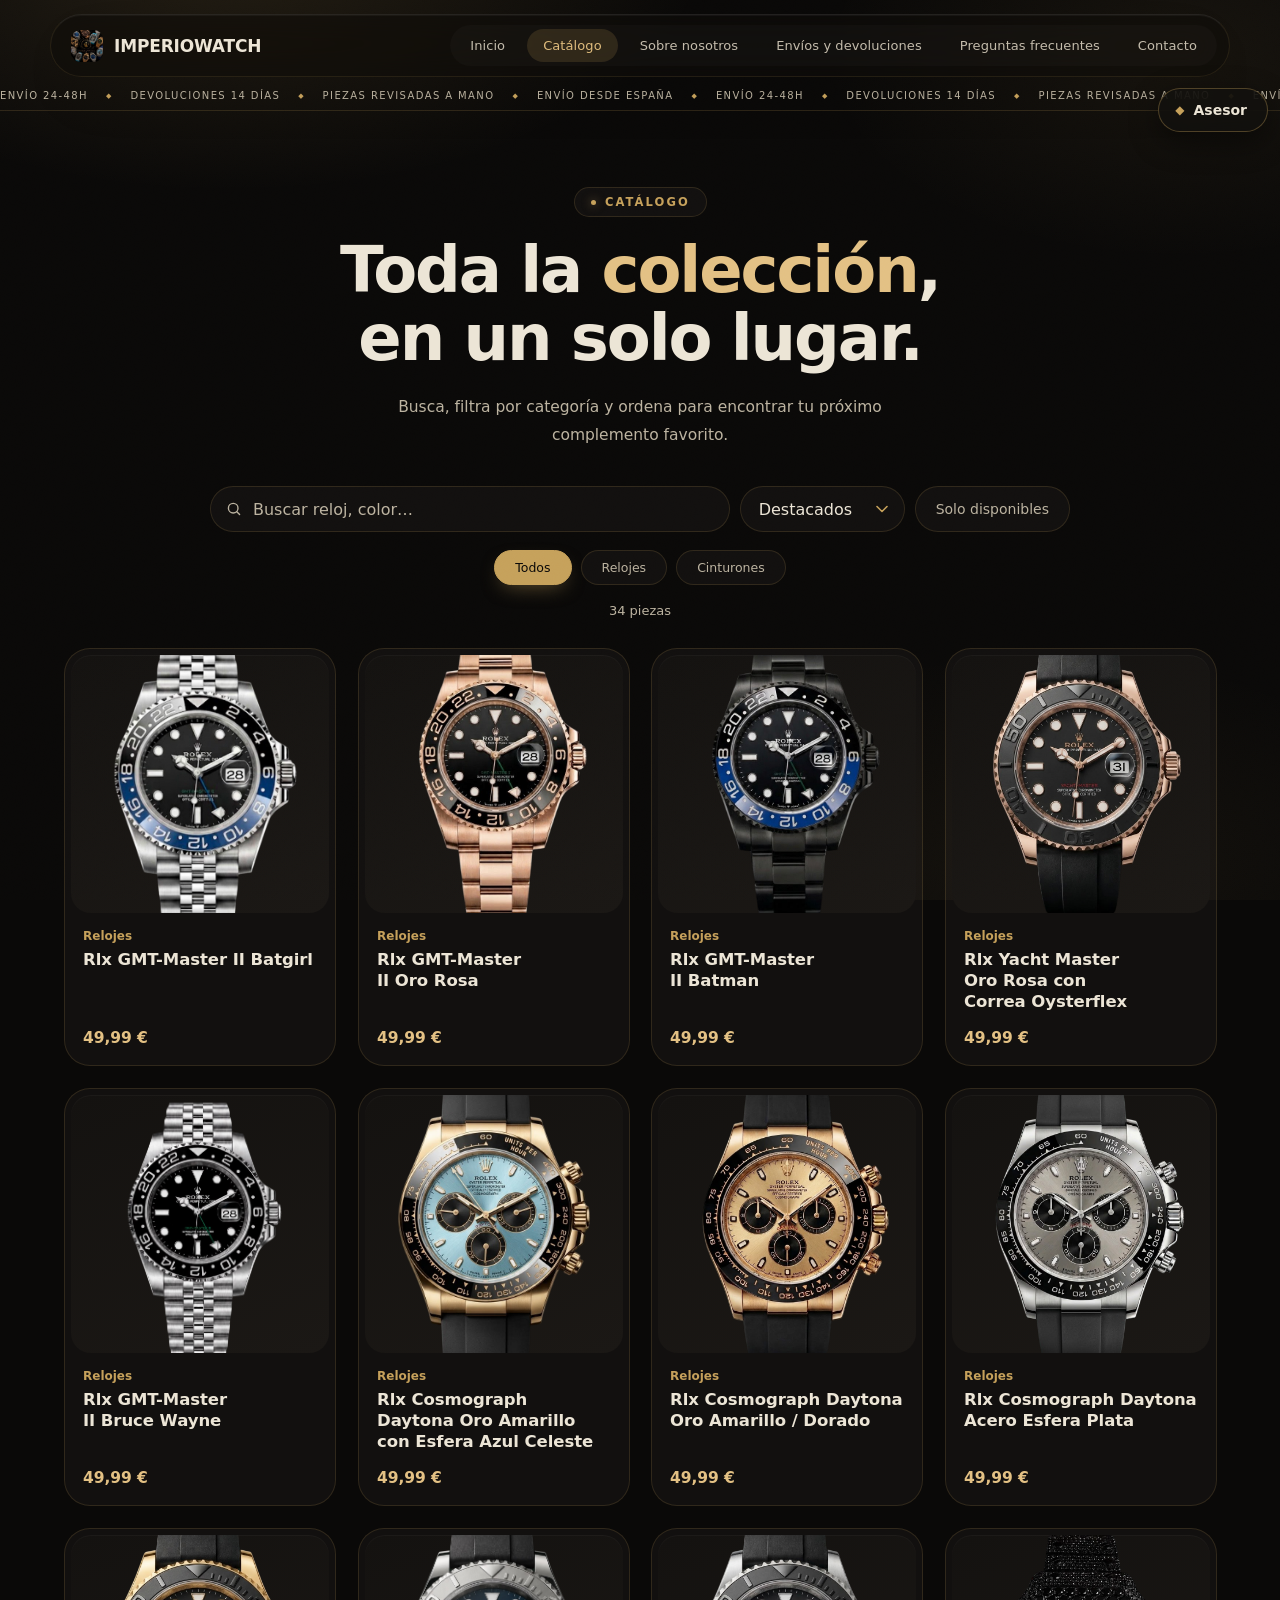
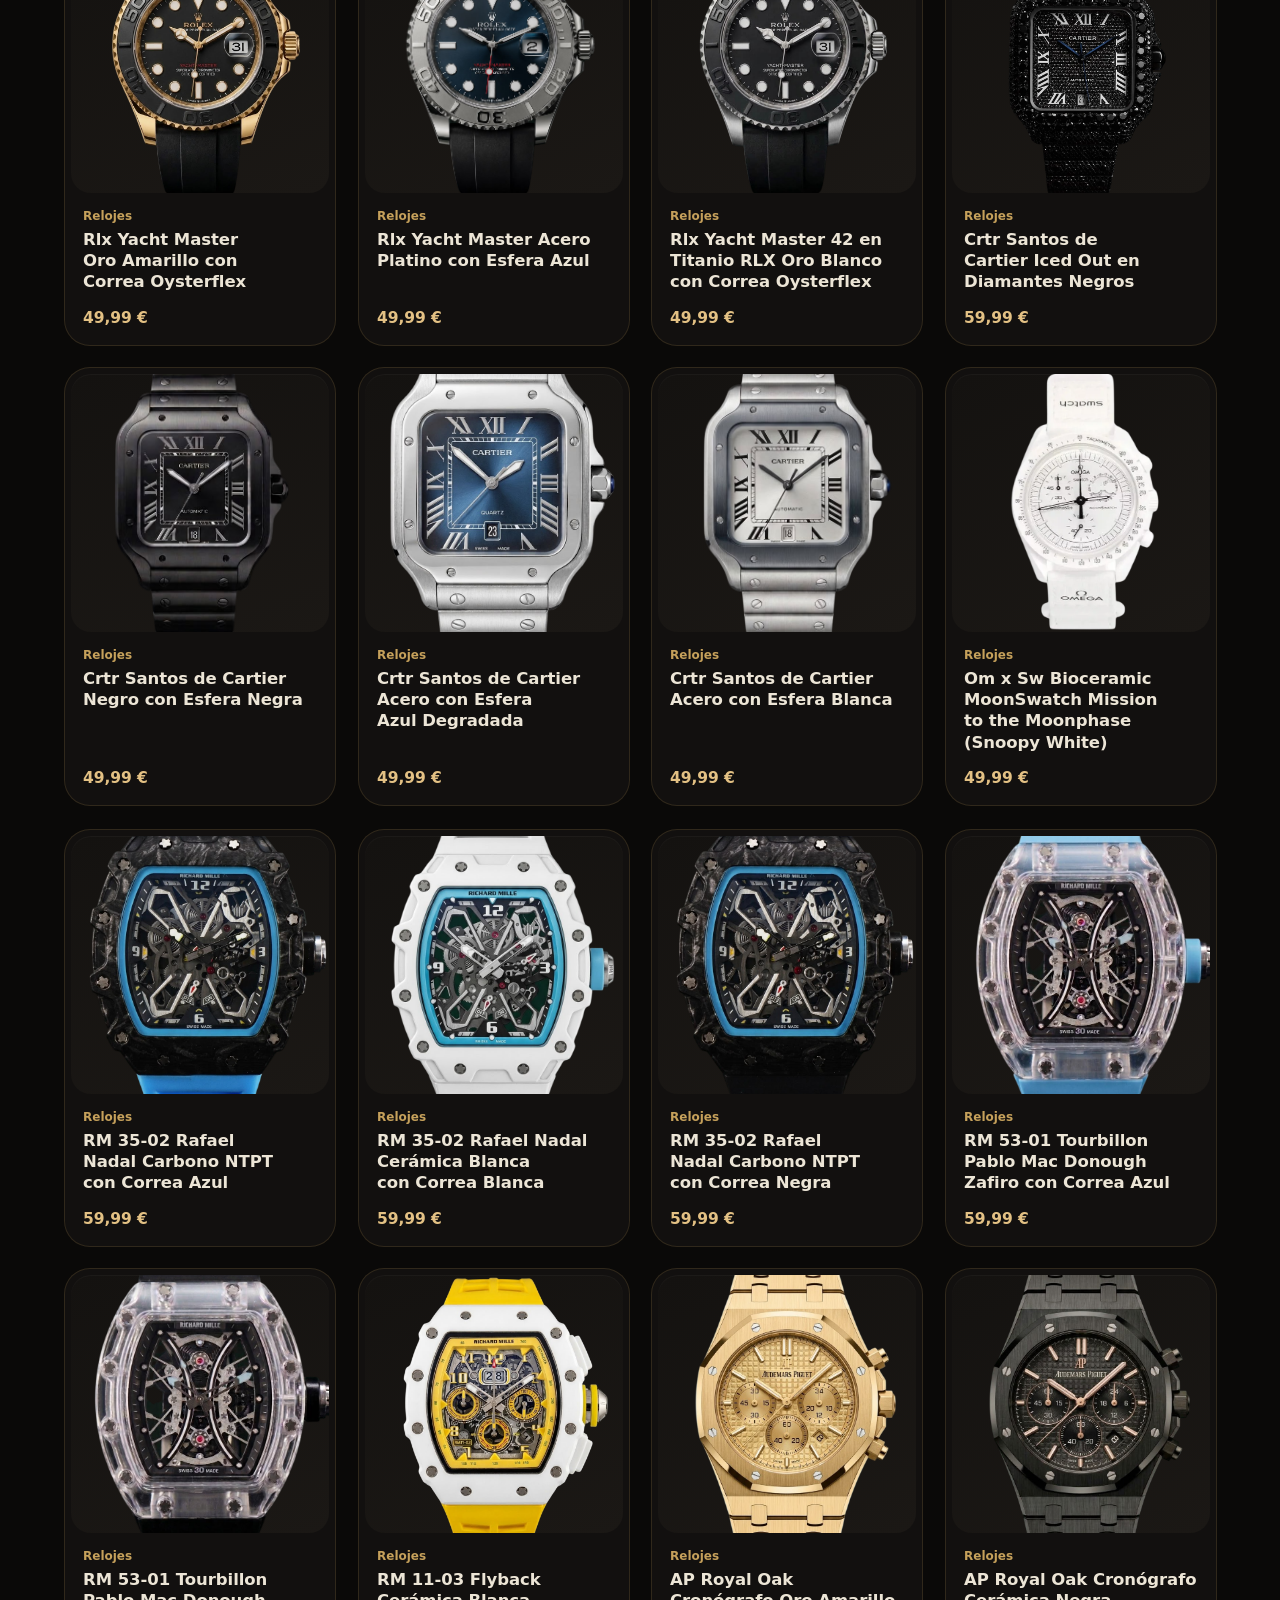
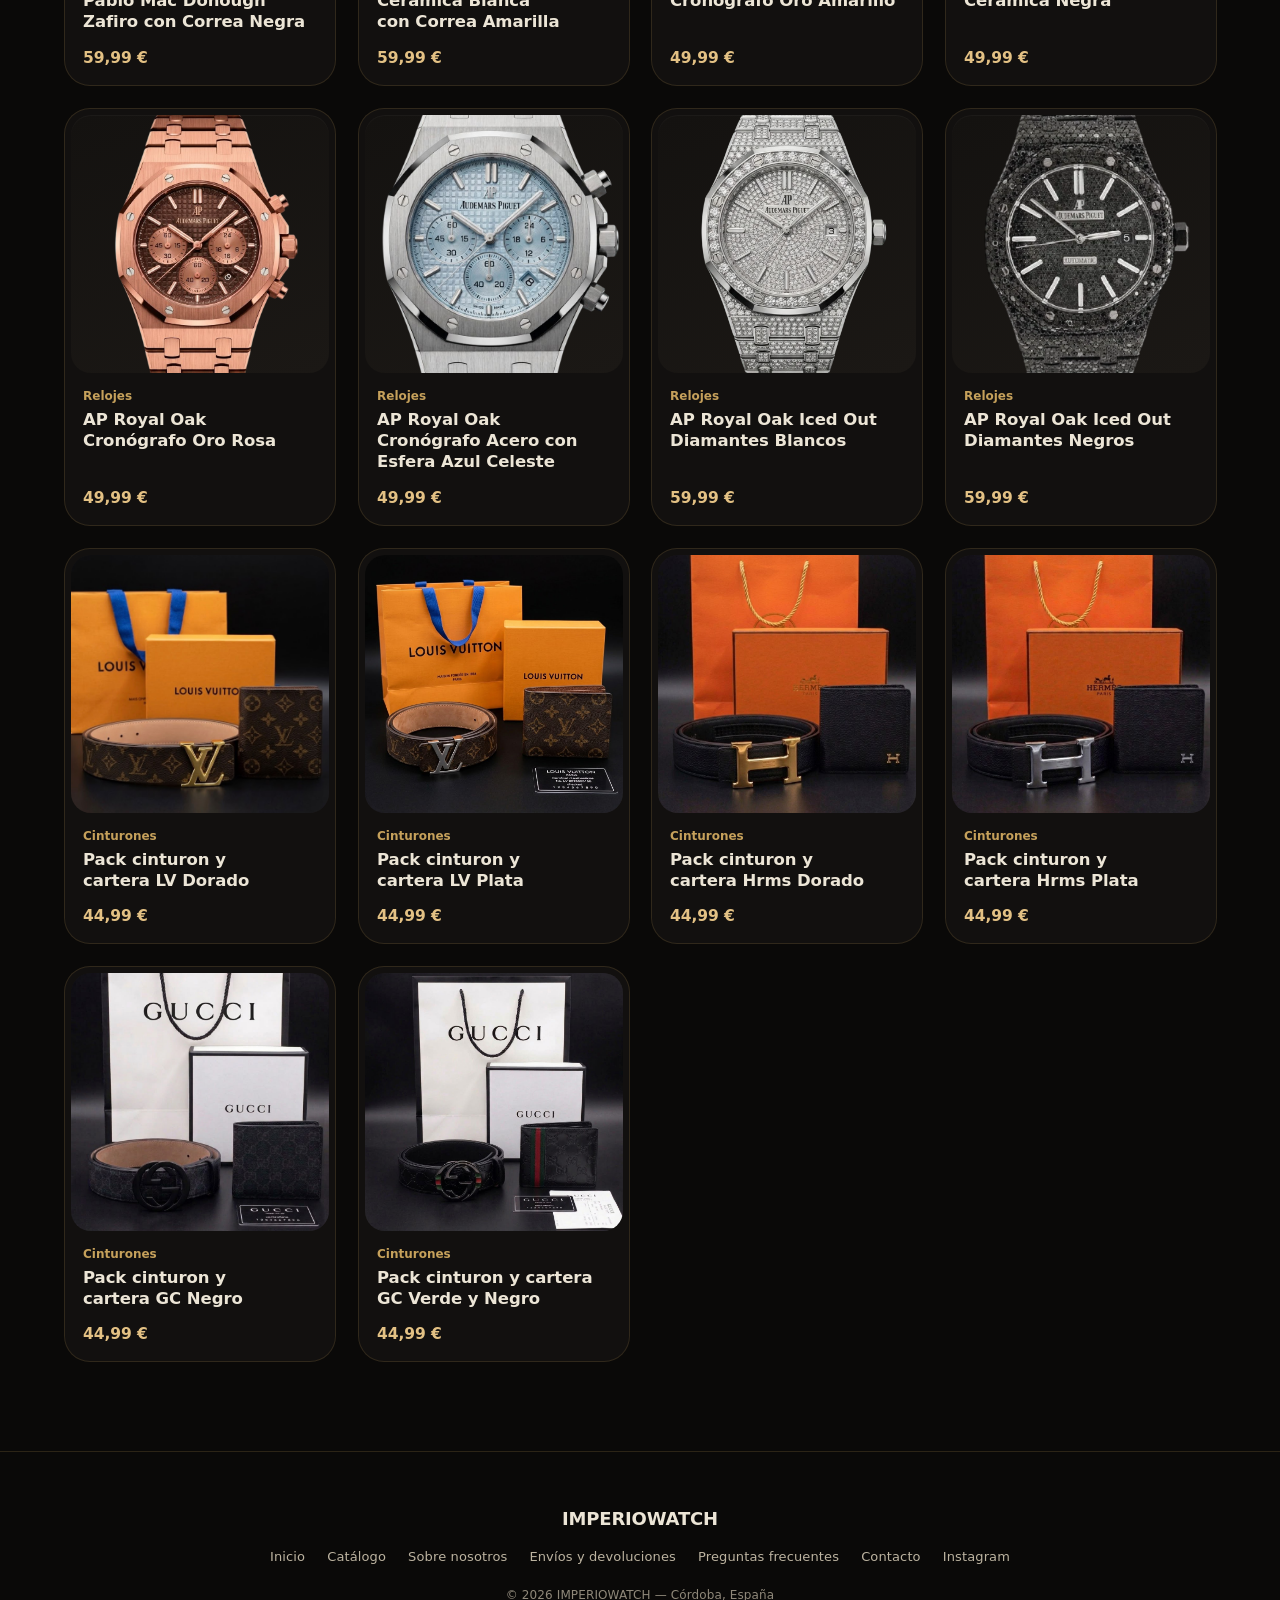
==== commit 975cb996: "Add files via upload" ====
--- a/catalogo.html
+++ b/catalogo.html
@@ -89,11 +89,28 @@
     <section class="page-head">
       <span class="eyebrow"><span class="dot"></span>CATÁLOGO</span>
       <h1>Toda la <em>colección</em>, en un solo lugar.</h1>
-      <p>Filtra por categoría y encuentra tu próximo complemento favorito.</p>
+      <p>Busca, filtra por categoría y ordena para encontrar tu próximo complemento favorito.</p>
     </section>
 
     <div class="container">
+      <div class="toolbar" id="toolbar" role="search">
+        <label class="search">
+          <span class="sr-only">Buscar en el catálogo</span>
+          <svg viewBox="0 0 20 20" fill="none" stroke="currentColor" stroke-width="1.7" stroke-linecap="round" aria-hidden="true"><circle cx="9" cy="9" r="6"/><path d="M13.5 13.5L17 17"/></svg>
+          <input id="buscar" type="search" placeholder="Buscar reloj, color…" autocomplete="off" autocapitalize="none" autocorrect="off" spellcheck="false" enterkeyhint="search" />
+        </label>
+        <label class="sort">
+          <span class="sr-only">Ordenar por</span>
+          <select id="orden">
+            <option value="relevancia">Destacados</option>
+            <option value="precio-asc">Menor precio</option>
+            <option value="precio-desc">Mayor precio</option>
+          </select>
+        </label>
+        <button type="button" class="toggle-disp" id="solo-disp" aria-pressed="false">Solo disponibles</button>
+      </div>
       <div class="filters" id="filtros"></div>
+      <p class="result-count" id="resultados" aria-live="polite"></p>
       <div class="grid" id="grid-productos"></div>
     </div>
 
--- a/css/style.css
+++ b/css/style.css
@@ -988,3 +988,61 @@
 /* Safe areas */
 footer.site{padding-bottom:calc(30px + env(safe-area-inset-bottom, 0px));}
 .asesor-fab{right:calc(12px + env(safe-area-inset-right, 0px));}
+
+/* ==================================================================
+   CATÁLOGO: búsqueda, orden y "solo disponibles" · COMPARTIR
+   ================================================================== */
+.sr-only{position:absolute;width:1px;height:1px;padding:0;margin:-1px;overflow:hidden;clip:rect(0,0,0,0);white-space:nowrap;border:0;}
+
+.toolbar{display:flex;flex-wrap:wrap;gap:10px;align-items:center;max-width:860px;margin:0 auto 18px;}
+.toolbar .search{position:relative;flex:1 1 300px;min-width:0;display:block;}
+.toolbar .search svg{position:absolute;left:16px;top:50%;translate:0 -50%;width:16px;height:16px;color:var(--bone-dim);pointer-events:none;}
+.toolbar input[type="search"]{
+  width:100%;height:46px;padding:0 16px 0 42px;border-radius:999px;
+  background:var(--glass);border:1px solid var(--glass-border);color:var(--bone);
+  font:400 16px var(--font-body);outline:none;-webkit-appearance:none;appearance:none;
+  transition:border-color .3s ease, box-shadow .3s ease;
+}
+.toolbar input[type="search"]::placeholder{color:var(--bone-dim);}
+.toolbar input[type="search"]:focus{border-color:var(--gold);box-shadow:0 0 0 3px rgba(198,161,91,0.08);}
+.toolbar select{
+  height:46px;padding:0 40px 0 18px;border-radius:999px;cursor:pointer;
+  -webkit-appearance:none;appearance:none;
+  background:var(--glass) url("data:image/svg+xml,%3Csvg xmlns='http://www.w3.org/2000/svg' width='12' height='8' viewBox='0 0 12 8' fill='none' stroke='%23c6a15b' stroke-width='1.6' stroke-linecap='round' stroke-linejoin='round'%3E%3Cpath d='M1 1.5l5 5 5-5'/%3E%3C/svg%3E") no-repeat right 16px center / 12px;
+  border:1px solid var(--glass-border);color:var(--bone);font:500 16px var(--font-body);
+  transition:border-color .3s ease;
+}
+.toolbar select:focus-visible{border-color:var(--gold);}
+.toolbar select option{background:var(--charcoal);color:var(--bone);}
+.toggle-disp{
+  height:46px;padding:0 20px;border-radius:999px;cursor:pointer;
+  background:var(--glass);border:1px solid var(--glass-border);color:var(--bone-dim);
+  font:500 14px var(--font-body);white-space:nowrap;
+  transition:background .25s var(--ease-out), border-color .25s ease, color .25s ease, transform .18s ease;
+}
+.toggle-disp:active{transform:scale(.95);transition:transform 100ms ease-out;}
+.toggle-disp[aria-pressed="true"]{background:var(--gold);border-color:var(--gold);color:var(--void);}
+@media (hover:hover) and (pointer:fine){
+  .toggle-disp:hover{border-color:var(--gold);color:var(--gold-bright);}
+  .toggle-disp[aria-pressed="true"]:hover{color:var(--void);}
+}
+@media (max-width:560px){
+  .toolbar .search{flex-basis:100%;}
+  .toolbar .sort{flex:1 1 0;min-width:0;}
+  .toolbar select{width:100%;}
+  .toggle-disp{flex:0 0 auto;}
+}
+
+.filters{margin-bottom:18px;}
+.result-count{text-align:center;font-size:13px;color:var(--bone-dim);margin:0 0 28px;min-height:1.3em;}
+
+/* al teclear/ordenar no se repite la entrada escalonada de las tarjetas */
+:where(.grid.sin-anim) .card{animation:none;opacity:1;translate:0 0;}
+
+.vacio{grid-column:1/-1;text-align:center;padding:56px 0 24px;color:var(--bone-dim);}
+.vacio p{margin-bottom:20px;font-size:15px;}
+
+/* ---------- ficha: compartir ---------- */
+.btn-row{display:grid;grid-template-columns:1fr 1fr;gap:11px;}
+.btn-row .btn{display:inline-flex;align-items:center;justify-content:center;gap:8px;padding-left:14px;padding-right:14px;text-align:center;}
+.btn-row .btn svg{width:16px;height:16px;flex:none;}
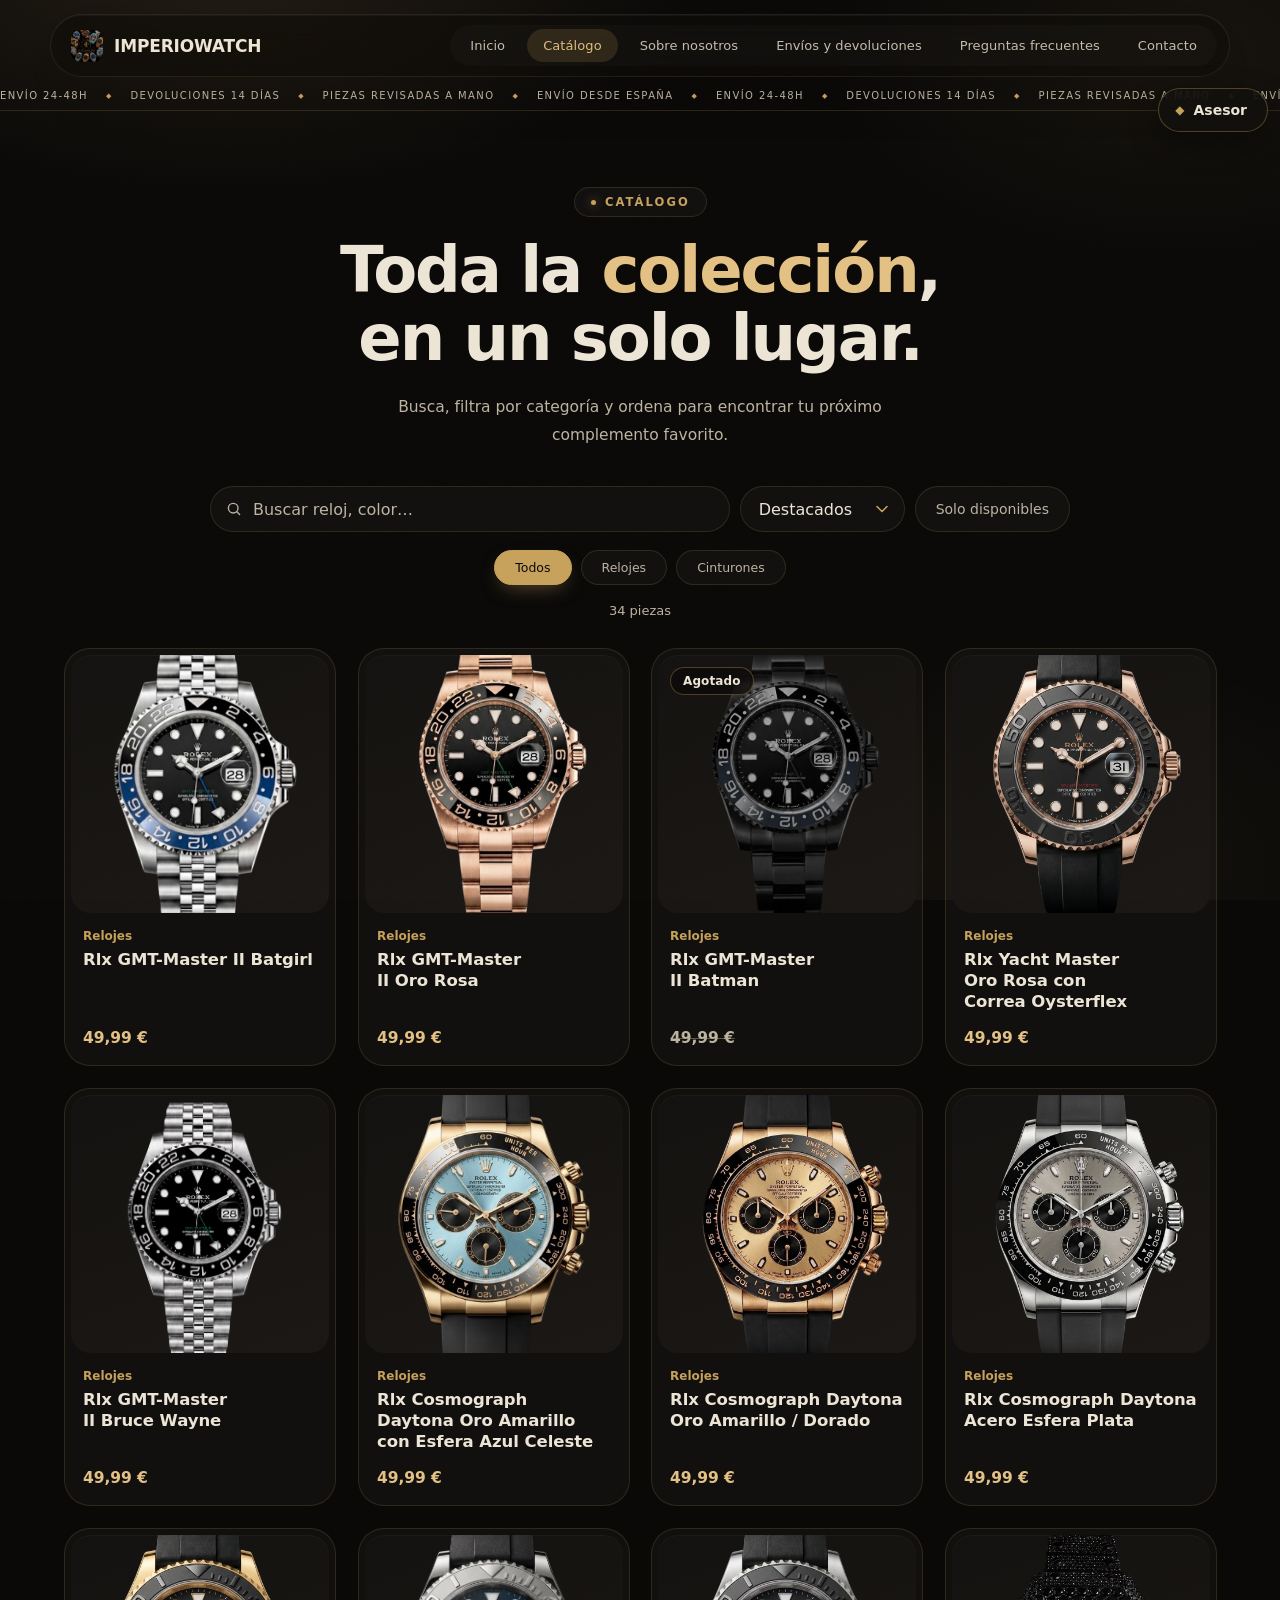
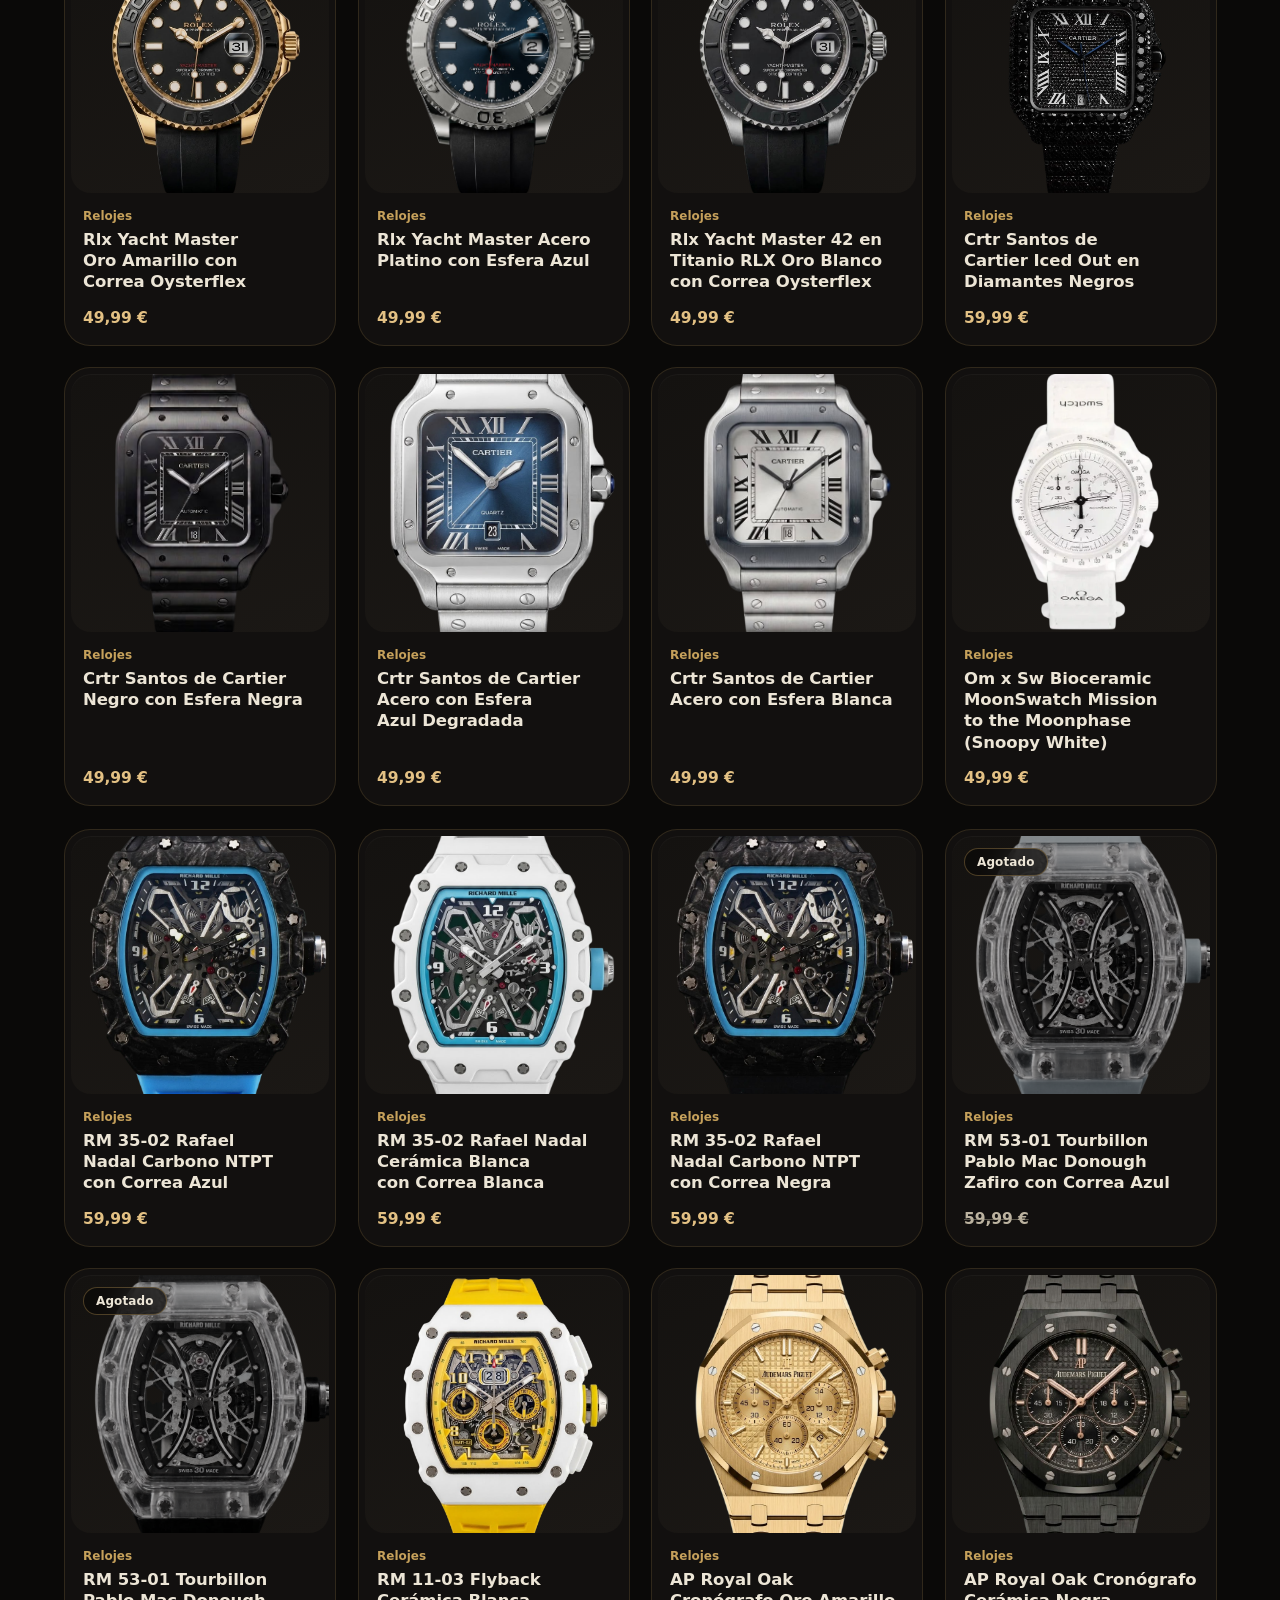
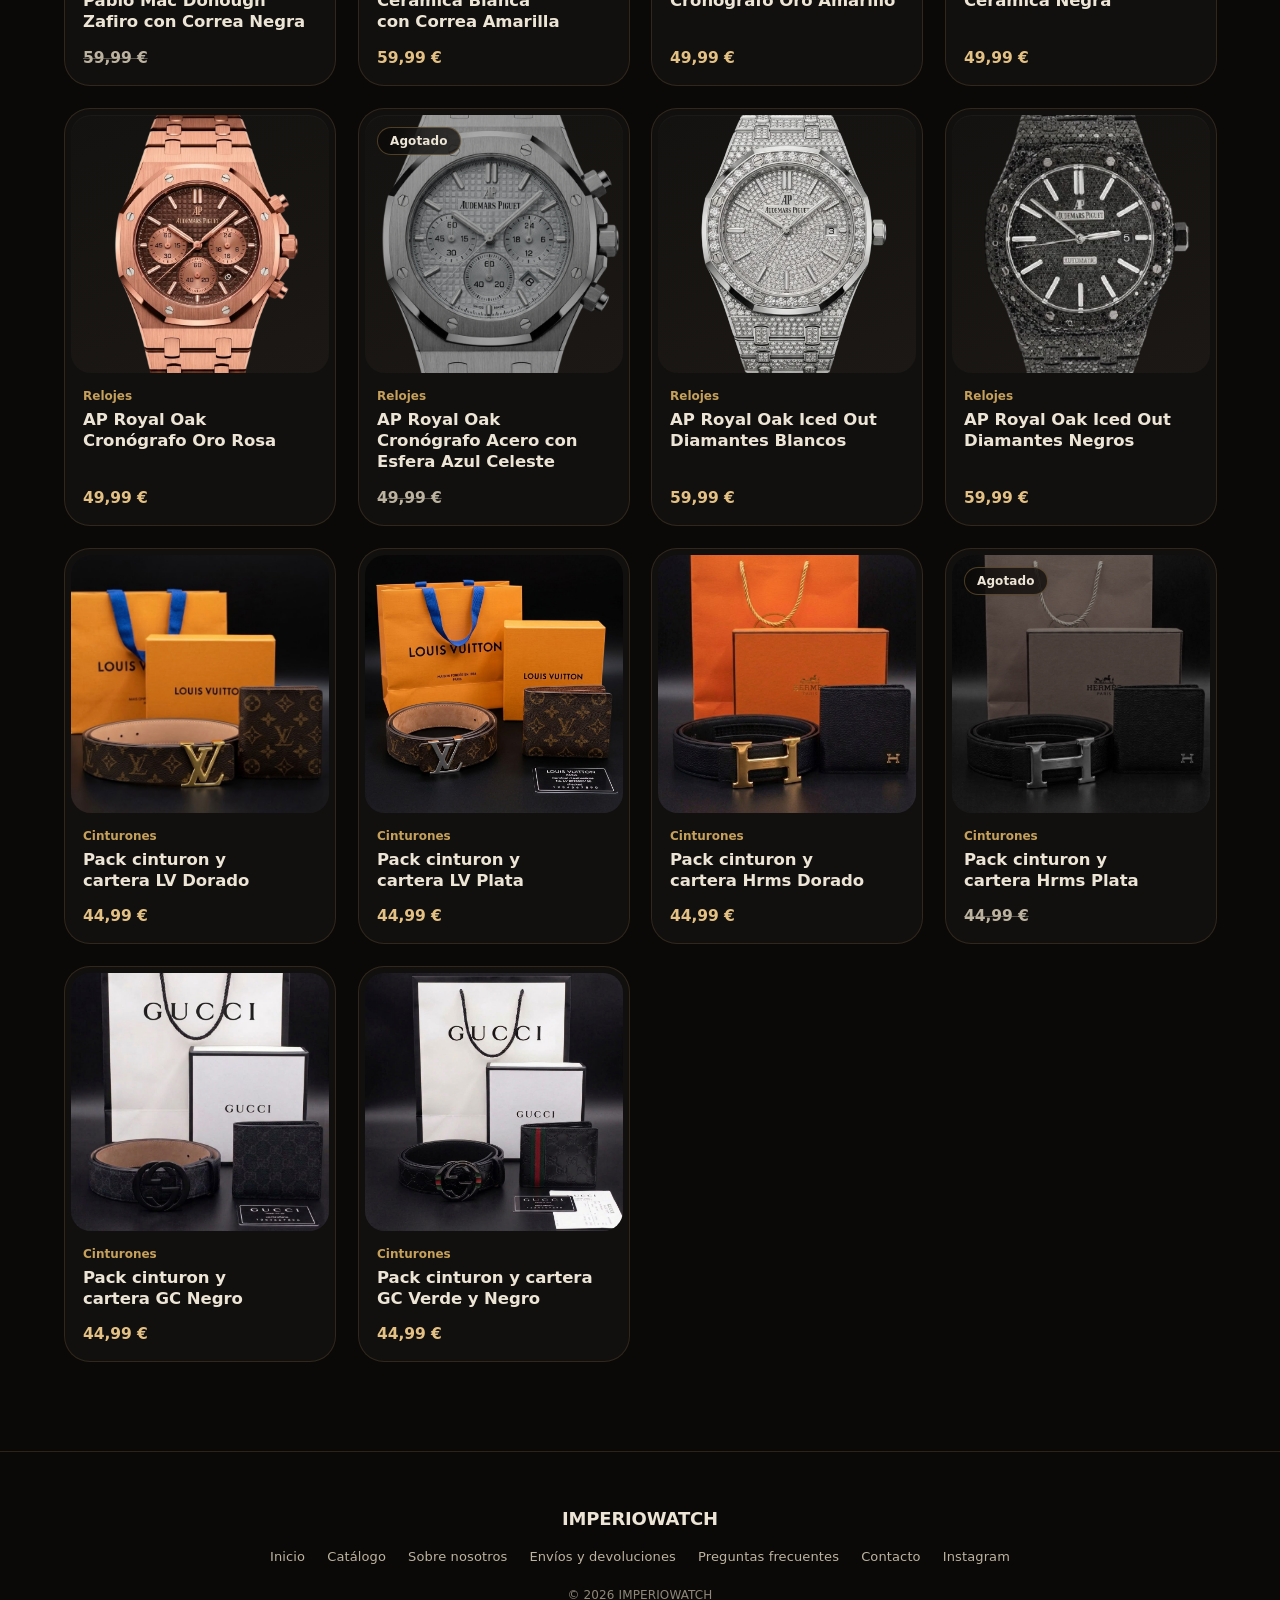
==== commit d8c0ac52: "Quitar formulario y emails, nueva intro y devoluciones, README" ====
--- a/catalogo.html
+++ b/catalogo.html
@@ -130,7 +130,7 @@
           >Instagram</a
         >
       </div>
-      <div class="copyright">© 2026 IMPERIOWATCH — Córdoba, España</div>
+      <div class="copyright">© 2026 IMPERIOWATCH</div>
     </footer>
 
     <script src="js/productos.js"></script>
--- a/css/style.css
+++ b/css/style.css
@@ -123,22 +123,87 @@
 @keyframes plIn{to{opacity:1;transform:scale(1);}}
 @keyframes plPulse{0%,100%{filter:drop-shadow(0 0 6px rgba(198,161,91,0.25));}50%{filter:drop-shadow(0 0 22px rgba(198,161,91,0.55));}}
 
-.logo-intro{display:flex;flex-direction:column;align-items:center;gap:24px;}
-.logo-intro .ring-wrap{position:relative;width:108px;height:108px;display:flex;align-items:center;justify-content:center;}
+.logo-intro{position:relative;display:flex;align-items:center;justify-content:center;}
+
+/* 1 · Bisel: el anillo se dibuja y estalla hacia fuera como una onda */
+.logo-intro .ring-wrap{
+  position:absolute;left:50%;top:50%;width:108px;height:108px;margin:-54px 0 0 -54px;
+  display:flex;align-items:center;justify-content:center;pointer-events:none;
+  animation:ringBurst .9s var(--ease-out) 1s forwards;
+}
 .logo-intro svg{position:absolute;inset:0;width:100%;height:100%;overflow:visible;}
 .logo-intro .ring-bg{fill:none;stroke:var(--hairline);stroke-width:1;}
 .logo-intro .ring-draw{
   fill:none;stroke:var(--gold);stroke-width:1;stroke-linecap:round;
   stroke-dasharray:290;stroke-dashoffset:290;transform-origin:50% 50%;transform:rotate(-90deg);
-  animation:ringDraw 1.3s var(--ease-in-out) .15s forwards;
+  animation:ringDraw .9s var(--ease-in-out) .1s forwards;
   filter:drop-shadow(0 0 6px rgba(198,161,91,0.5));
 }
+.logo-intro .mono{display:none;} /* fuera la W */
 @keyframes ringDraw{to{stroke-dashoffset:0;}}
-.logo-intro .mono{font-family:var(--font-display);font-weight:700;font-size:32px;color:var(--gold-bright);opacity:0;letter-spacing:-0.02em;animation:monoIn .7s var(--ease-out) .9s forwards;}
-@keyframes monoIn{from{opacity:0;transform:scale(.6);}to{opacity:1;transform:scale(1);}}
-.logo-intro .word{display:flex;font-family:var(--font-display);font-weight:500;font-size:14px;letter-spacing:0.32em;color:var(--bone-dim);text-transform:uppercase;}
-.logo-intro .word span{opacity:0;transform:translateY(10px);animation:letterIn .5s ease forwards;}
-.logo-intro .word span.sp{width:8px;}
+@keyframes ringBurst{from{opacity:1;transform:scale(1);}to{opacity:0;transform:scale(2.8);}}
+
+/* 2 · Luz ambiente que se enciende detrás del nombre */
+#preloader.full-intro::before{
+  content:"";position:absolute;inset:0;pointer-events:none;
+  background:radial-gradient(ellipse 60% 18% at 50% 50%,rgba(198,161,91,.16),transparent 70%);
+  opacity:0;animation:plGlow 1.4s var(--ease-out) .9s forwards;
+}
+@keyframes plGlow{to{opacity:1;}}
+
+/* 3 · El nombre se despliega desde el centro hacia los lados, enfocándose */
+.logo-intro .word{
+  position:relative;display:flex;font-family:var(--font-display);font-weight:600;
+  font-size:clamp(22px,7.6vw,38px);letter-spacing:.22em;padding-left:.22em; /* compensa el espacio tras la última letra */
+  color:var(--bone);text-transform:uppercase;
+}
+.logo-intro .word span{
+  opacity:0;filter:blur(8px);
+  transform:translate(calc(var(--k) * -.92em),.35em); /* nace en el centro */
+  animation:letterIn .8s var(--ease-out) calc(1.05s + var(--d) * 60ms) forwards,
+            letterShine .55s ease calc(1.85s + (var(--k) + 5.5) * 40ms) !important; /* !important: pisa los animation-delay en línea del HTML */
+}
+.logo-intro .word span.sp{display:none;} /* marca en una sola palabra: IMPERIOWATCH */
+.logo-intro .word span:nth-child(n+9){color:var(--gold-bright);} /* WATCH en dorado */
+/* IMPERIO nace dorado y se enfría hasta el color hueso */
+.logo-intro .word span:nth-child(-n+7){
+  animation:letterIn .8s var(--ease-out) calc(1.05s + var(--d) * 60ms) forwards,
+            letterCool .9s ease calc(1.3s + var(--d) * 60ms) both,
+            letterShine .55s ease calc(1.85s + (var(--k) + 5.5) * 40ms) !important;
+}
+.logo-intro .word span:nth-child(1){--k:-5.5;--d:5}.logo-intro .word span:nth-child(2){--k:-4.5;--d:4}
+.logo-intro .word span:nth-child(3){--k:-3.5;--d:3}.logo-intro .word span:nth-child(4){--k:-2.5;--d:2}
+.logo-intro .word span:nth-child(5){--k:-1.5;--d:1}.logo-intro .word span:nth-child(6){--k:-.5;--d:0}
+.logo-intro .word span:nth-child(7){--k:.5;--d:0}
+.logo-intro .word span:nth-child(9){--k:1.5;--d:1}.logo-intro .word span:nth-child(10){--k:2.5;--d:2}
+.logo-intro .word span:nth-child(11){--k:3.5;--d:3}.logo-intro .word span:nth-child(12){--k:4.5;--d:4}
+.logo-intro .word span:nth-child(13){--k:5.5;--d:5}
+@keyframes letterIn{to{opacity:1;filter:blur(0);transform:none;}}
+@keyframes letterCool{from{color:var(--gold-bright);}to{color:var(--bone);}}
+
+/* 4 · Destello: un brillo recorre las letras de izquierda a derecha */
+@keyframes letterShine{
+  0%,100%{text-shadow:0 0 0 rgba(255,226,160,0);}
+  45%{color:#fff7e3;text-shadow:0 0 16px rgba(255,226,160,.75);}
+}
+
+/* 5 · Ornamento: rombo dorado y línea que se abre desde él */
+.logo-intro::after{
+  content:"";position:absolute;left:50%;top:calc(100% + 17px);width:5px;height:5px;margin-left:-2.5px;
+  background:var(--gold-bright);box-shadow:0 0 10px rgba(227,193,132,.8);
+  opacity:0;transform:rotate(45deg) scale(.4);
+  animation:diamondIn .5s var(--ease-out) 1.65s forwards;
+}
+@keyframes diamondIn{to{opacity:1;transform:rotate(45deg) scale(1);}}
+.logo-intro .word::after{
+  content:"";position:absolute;left:12%;right:12%;bottom:-20px;height:1px;
+  background:linear-gradient(90deg,transparent,var(--gold) 20%,var(--gold-bright) 50%,var(--gold) 80%,transparent);
+  filter:drop-shadow(0 0 6px rgba(198,161,91,.5));
+  transform:scaleX(0);transform-origin:center;
+  animation:wordLine .7s var(--ease-in-out) 1.75s forwards;
+}
+@keyframes wordLine{to{transform:scaleX(1);}}
+
 #preloader.hide .logo-intro{transition:opacity .4s ease;opacity:0;}
 #preloader.full-intro .pl-mark{display:none;}
 #preloader.quick .logo-intro{display:none;}
@@ -499,7 +564,7 @@
 }
 .contact-wrap input:focus, .contact-wrap textarea:focus{border-color:var(--gold);box-shadow:0 0 0 3px rgba(198,161,91,0.08);}
 .contact-wrap input::placeholder, .contact-wrap textarea::placeholder{color:var(--bone-dim);}
-.contact-links{display:flex;gap:20px;margin-top:36px;justify-content:center;flex-wrap:wrap;}
+.contact-links{display:flex;gap:20px;margin-top:0px;justify-content:center;flex-wrap:wrap;}
 .contact-links a{
   font-size:12.5px;font-weight:500;color:var(--bone-dim);border:1px solid var(--glass-border);
   border-radius:999px;padding:10px 22px;transition:all .25s ease;
@@ -572,7 +637,8 @@
 .form-help{margin:0;color:var(--bone-dim);font-size:11px;line-height:1.65;text-align:center;}
 .order-form .btn{width:100%;box-sizing:border-box;}
 .order-success{text-align:center;padding:20px 10px 8px;}
-.order-success[hidden]{display:none;}
+.order-form[hidden]{display:none;}
+.order-success{scroll-margin-top:90px;} /* para que la cabecera fija no lo tape */
 .success-icon{width:52px;height:52px;border:1px solid var(--gold);border-radius:50%;display:grid;place-items:center;margin:0 auto 22px;color:var(--gold-bright);font-size:22px;}
 .order-success h2{font-size:30px;margin:12px 0;}
 .order-success p{color:var(--bone-dim);line-height:1.8;font-size:13px;max-width:520px;margin:0 auto 24px;}
